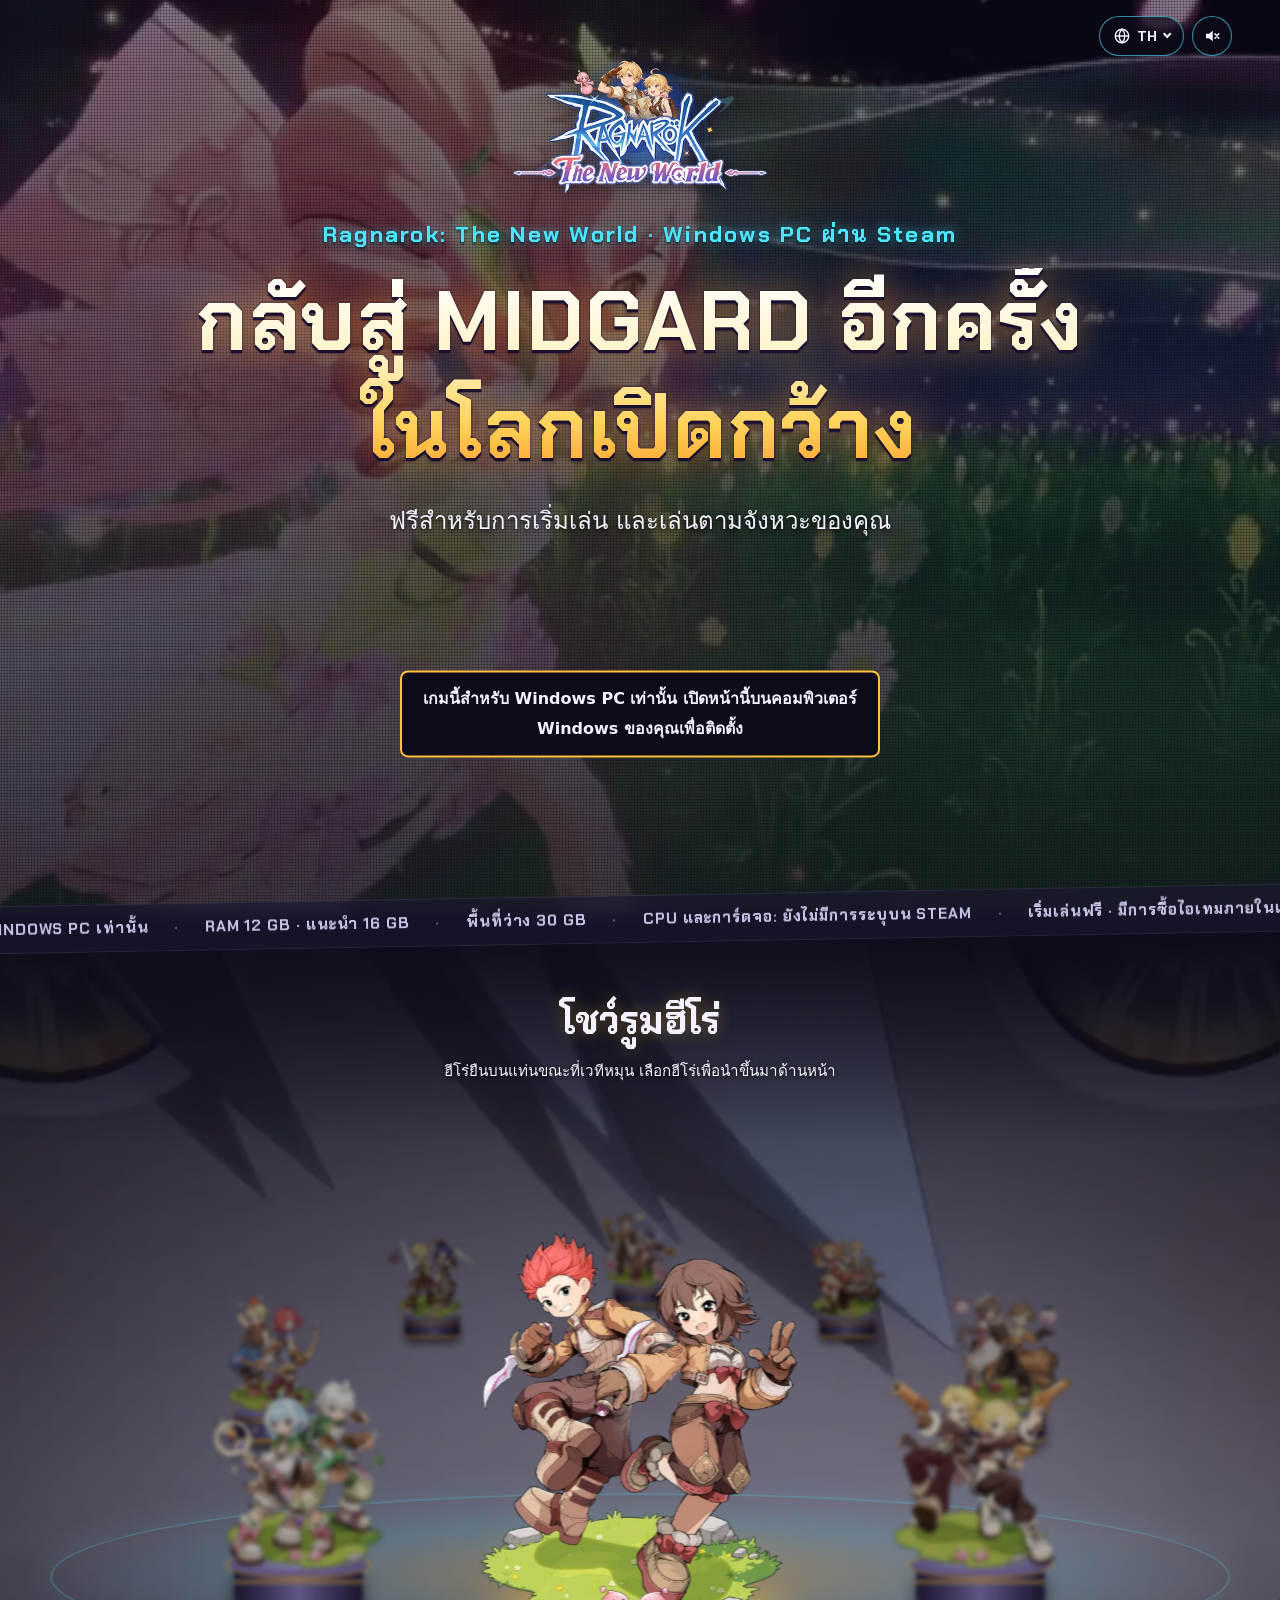
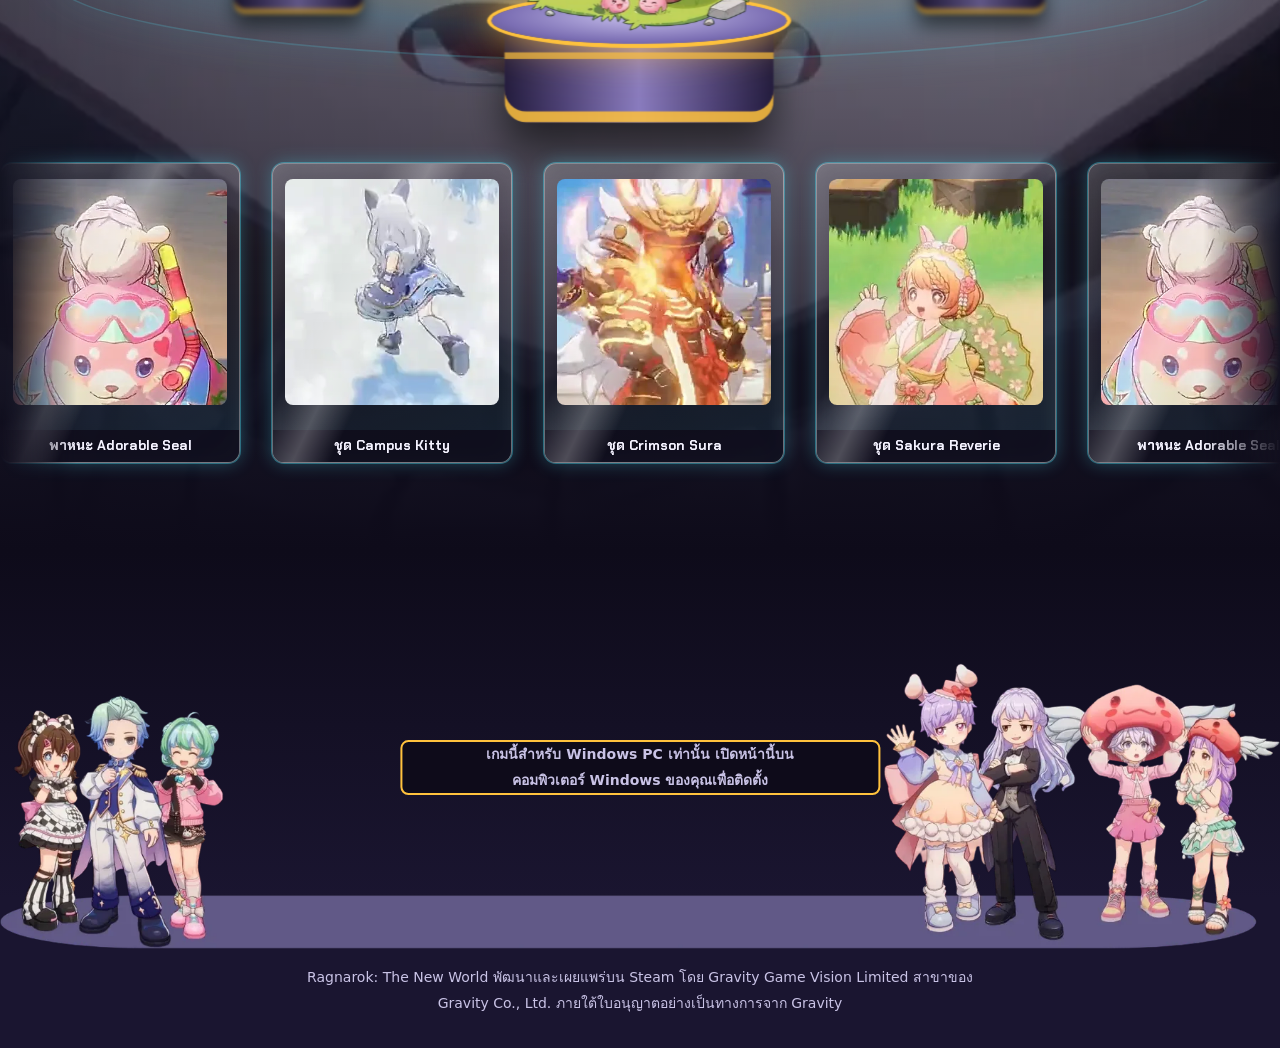
==== index.html @ e63af4e5 "Hero video at full 1920 px with lighter compression - Desktop video: 1920x1072, mild sharpening, lig" ====
<!DOCTYPE html>
<html lang="th">
<head>
  <meta charset="utf-8">
  <meta name="viewport" content="width=device-width, initial-scale=1">
  <title>Ragnarok: The New World — กลับสู่ Midgard ในโลกเปิดกว้าง</title>
  <meta name="description" content="Ragnarok: The New World เป็นเกม MMORPG ฟรีสำหรับการเริ่มเล่น บน Windows PC ผ่าน Steam">
  <link rel="alternate" hreflang="th" href="./index.html">
  <link rel="alternate" hreflang="en" href="./en.html">
  <link rel="alternate" hreflang="fr" href="./fr.html">
  <link rel="alternate" hreflang="id" href="./id.html">
  <link rel="alternate" hreflang="zh-CN" href="./zh.html">
  <link rel="alternate" hreflang="vi" href="./vi.html">
  <link rel="alternate" hreflang="x-default" href="./en.html">
  <link rel="preload" href="./assets/fonts/chakra-petch-700-thai.woff2" as="font" type="font/woff2" crossorigin>
  <link rel="preload" href="./assets/fonts/chakra-petch-700-latin.woff2" as="font" type="font/woff2" crossorigin>
  <link rel="icon" href="./assets/images/favicon-32.png" type="image/png" sizes="32x32">
  <link rel="apple-touch-icon" href="./assets/images/apple-touch-icon.png">
  <link rel="stylesheet" href="./style.min.css">
  <script src="./script.min.js" defer></script>
</head>
<body>
  <a class="skip-link" href="#main">ไปที่เนื้อหา</a>

  <main id="main" tabindex="-1">
    <section class="hero">
      <video class="hero-video" autoplay muted loop playsinline preload="metadata" width="1920" height="1072" poster="./assets/images/hero-poster.webp" aria-hidden="true" tabindex="-1">
        <source src="./assets/videos/hero-trailer-mobile.mp4" type="video/mp4" media="(max-width: 800px)">
        <source src="./assets/videos/hero-trailer.mp4" type="video/mp4">
      </video>
      <div class="hero-overlay"></div>
      <img class="hero-logo" src="./assets/images/logo.webp" width="440" height="253" alt="Ragnarok: The New World">
      <div class="hero-sparks" aria-hidden="true"><span></span><span></span><span></span><span></span><span></span><span></span><span></span><span></span><span></span><span></span></div>
      <div class="top-tools">
        <details class="lang-menu">
          <summary>
            <svg class="ico" viewBox="0 0 24 24" width="18" height="18" aria-hidden="true" focusable="false"><circle cx="12" cy="12" r="9" fill="none" stroke="currentColor" stroke-width="1.8"/><path d="M3 12h18M12 3c2.5 2.6 3.8 5.6 3.8 9s-1.3 6.4-3.8 9c-2.5-2.6-3.8-5.6-3.8-9S9.5 5.6 12 3z" fill="none" stroke="currentColor" stroke-width="1.8"/></svg>
            <span class="sr-only">ภาษา:</span> <span class="lang-code">TH</span>
          </summary>
          <ul class="lang-list">
            <li><a href="./index.html" lang="th" hreflang="th" aria-current="page">ไทย</a></li>
            <li><a href="./en.html" lang="en" hreflang="en">English</a></li>
            <li><a href="./fr.html" lang="fr" hreflang="fr">Français</a></li>
            <li><a href="./id.html" lang="id" hreflang="id">Bahasa Indonesia</a></li>
            <li><a href="./zh.html" lang="zh-CN" hreflang="zh-CN">简体中文</a></li>
            <li><a href="./vi.html" lang="vi" hreflang="vi">Tiếng Việt</a></li>
          </ul>
        </details>
        <button type="button" class="sound-toggle" aria-pressed="false">
          <svg class="ico ico-off" viewBox="0 0 24 24" width="18" height="18" aria-hidden="true" focusable="false"><path d="M4 9v6h4l5 4V5L8 9H4z" fill="currentColor"/><path d="M16 9l5 6M21 9l-5 6" fill="none" stroke="currentColor" stroke-width="2" stroke-linecap="round"/></svg>
          <svg class="ico ico-on" viewBox="0 0 24 24" width="18" height="18" aria-hidden="true" focusable="false"><path d="M4 9v6h4l5 4V5L8 9H4z" fill="currentColor"/><path d="M16 8.5a5 5 0 0 1 0 7M18.5 6a8.5 8.5 0 0 1 0 12" fill="none" stroke="currentColor" stroke-width="2" stroke-linecap="round"/></svg>
          <span class="sr-only">เสียงตัวอย่างเกม</span>
        </button>
      </div>
      <div class="hero-text">
        <p class="eyebrow">Ragnarok: The New World · Windows PC ผ่าน Steam</p>
        <h1>กลับสู่ Midgard อีกครั้ง ในโลกเปิดกว้าง</h1>
        <p class="lead">ฟรีสำหรับการเริ่มเล่น และเล่นตามจังหวะของคุณ</p>
        <div class="cta-wrap">
          <canvas class="orb-fire" aria-hidden="true"></canvas>
          <span class="orb-ring" aria-hidden="true"></span>
          <a class="cta cta-orb" href="#go2offer#"><span class="orb-main">เล่น</span> <span class="orb-now">เลย</span> <span class="orb-sub">ฟรีบน Steam</span></a>
          <p class="os-notice" hidden>เกมนี้สำหรับ Windows PC เท่านั้น เปิดหน้านี้บนคอมพิวเตอร์ Windows ของคุณเพื่อติดตั้ง</p>
        </div>
      </div>
    </section>

    <section class="info-ticker" aria-label="ก่อนติดตั้ง">
      <ul class="ticker-track">
          <li class="ticker-key">Windows PC เท่านั้น</li>
          <li>RAM 12 GB · แนะนำ 16 GB</li>
          <li>พื้นที่ว่าง 30 GB</li>
          <li>CPU และการ์ดจอ: ยังไม่มีการระบุบน Steam</li>
          <li>เริ่มเล่นฟรี · มีการซื้อไอเทมภายในเกม</li>
          <li>ต้องมีบัญชี Gravity</li>
      </ul>
    </section>

    <section class="showroom" aria-labelledby="show-title">
      <h2 id="show-title">โชว์รูมฮีโร่</h2>
      <p class="muted">ฮีโร่ยืนบนแท่นขณะที่เวทีหมุน เลือกฮีโร่เพื่อนำขึ้นมาด้านหน้า</p>
      <div class="statue-stage">
        <div class="show-floor" aria-hidden="true"></div>
        <div class="statue-tilt">
          <ul class="statue-ring">
            <li class="statue">
              <button type="button" class="statue-btn" data-slot="0" aria-pressed="true">
                <span class="statue-face">
                  <span class="statue-body">
                  <img class="statue-img" src="./assets/images/hero-1.webp" srcset="./assets/images/hero-1-sm.webp 300w, ./assets/images/hero-1.webp 473w" sizes="(max-width: 800px) 165px, 440px" width="473" height="600" loading="lazy" decoding="async" alt="นักสู้ผมแดงกับสาวผมน้ำตาลถือมีดสั้น">
                  <span class="plinth" aria-hidden="true"></span>
                  </span>
                </span>
              </button>
            </li>
            <li class="statue">
              <button type="button" class="statue-btn" data-slot="1" aria-pressed="false">
                <span class="statue-face">
                  <span class="statue-body">
                  <img class="statue-img" src="./assets/images/hero-2.webp" srcset="./assets/images/hero-2-sm.webp 355w, ./assets/images/hero-2.webp 561w" sizes="(max-width: 800px) 165px, 440px" width="561" height="600" loading="lazy" decoding="async" alt="นักแม่นปืนผมทองสองคนถือปืนลูกโม่สีทอง">
                  <span class="plinth" aria-hidden="true"></span>
                  </span>
                </span>
              </button>
            </li>
            <li class="statue">
              <button type="button" class="statue-btn" data-slot="2" aria-pressed="false">
                <span class="statue-face">
                  <span class="statue-body">
                  <img class="statue-img" src="./assets/images/hero-3.webp" srcset="./assets/images/hero-3-sm.webp 341w, ./assets/images/hero-3.webp 538w" sizes="(max-width: 800px) 165px, 440px" width="538" height="600" loading="lazy" decoding="async" alt="สาวถือหนังสือกับเด็กชายในชุดคลุมสีส้ม พร้อมสัตว์เลี้ยงขนปุย">
                  <span class="plinth" aria-hidden="true"></span>
                  </span>
                </span>
              </button>
            </li>
            <li class="statue">
              <button type="button" class="statue-btn" data-slot="3" aria-pressed="false">
                <span class="statue-face">
                  <span class="statue-body">
                  <img class="statue-img" src="./assets/images/hero-4.webp" srcset="./assets/images/hero-4-sm.webp 347w, ./assets/images/hero-4.webp 547w" sizes="(max-width: 800px) 165px, 440px" width="547" height="600" loading="lazy" decoding="async" alt="คู่พ่อค้ากับรถเข็น เหรียญ และหุ่นไม้">
                  <span class="plinth" aria-hidden="true"></span>
                  </span>
                </span>
              </button>
            </li>
            <li class="statue">
              <button type="button" class="statue-btn" data-slot="4" aria-pressed="false">
                <span class="statue-face">
                  <span class="statue-body">
                  <img class="statue-img" src="./assets/images/hero-5.webp" srcset="./assets/images/hero-5-sm.webp 365w, ./assets/images/hero-5.webp 576w" sizes="(max-width: 800px) 165px, 440px" width="576" height="600" loading="lazy" decoding="async" alt="คู่ถือไม้เท้ากับแมวน้ำสีชมพู">
                  <span class="plinth" aria-hidden="true"></span>
                  </span>
                </span>
              </button>
            </li>
            <li class="statue">
              <button type="button" class="statue-btn" data-slot="5" aria-pressed="false">
                <span class="statue-face">
                  <span class="statue-body">
                  <img class="statue-img" src="./assets/images/hero-6.webp" srcset="./assets/images/hero-6-sm.webp 407w, ./assets/images/hero-6.webp 643w" sizes="(max-width: 800px) 165px, 440px" width="643" height="600" loading="lazy" decoding="async" alt="นักดาบผมทองกับอัศวินผมสีน้ำเงินถือดาบใหญ่">
                  <span class="plinth" aria-hidden="true"></span>
                  </span>
                </span>
              </button>
            </li>
            <li class="statue">
              <button type="button" class="statue-btn" data-slot="6" aria-pressed="false">
                <span class="statue-face">
                  <span class="statue-body">
                  <img class="statue-img" src="./assets/images/hero-7.webp" srcset="./assets/images/hero-7-sm.webp 295w, ./assets/images/hero-7.webp 466w" sizes="(max-width: 800px) 165px, 440px" width="466" height="600" loading="lazy" decoding="async" alt="คู่นักธนูถือธนูสีทอง และแอปเปิลบนลูกศร">
                  <span class="plinth" aria-hidden="true"></span>
                  </span>
                </span>
              </button>
            </li>
            <li class="statue">
              <button type="button" class="statue-btn" data-slot="7" aria-pressed="false">
                <span class="statue-face">
                  <span class="statue-body">
                  <img class="statue-img" src="./assets/images/hero-8.webp" srcset="./assets/images/hero-8-sm.webp 336w, ./assets/images/hero-8.webp 531w" sizes="(max-width: 800px) 165px, 440px" width="531" height="600" loading="lazy" decoding="async" alt="คู่ในผ้าคลุมสีเขียว ถือไม้เท้าวงแหวนและสนับมือ">
                  <span class="plinth" aria-hidden="true"></span>
                  </span>
                </span>
              </button>
            </li>
          </ul>
        </div>
      </div>
      <div class="vitrine-marquee">
        <ul class="vitrine-track">
          <li class="vit-item">
            <button type="button" class="vitrine" data-card="seal" aria-pressed="false">
              <video class="card-video" muted loop playsinline preload="none" width="360" height="480" poster="./assets/images/card-seal.webp" aria-hidden="true" tabindex="-1">
                <source src="./assets/videos/card-seal.mp4" type="video/mp4">
              </video>
              <span class="card-label">พาหนะ Adorable Seal</span>
            </button>
          </li>
          <li class="vit-item">
            <button type="button" class="vitrine" data-card="kitty" aria-pressed="false">
              <video class="card-video" muted loop playsinline preload="none" width="360" height="480" poster="./assets/images/card-kitty.webp" aria-hidden="true" tabindex="-1">
                <source src="./assets/videos/card-kitty.mp4" type="video/mp4">
              </video>
              <span class="card-label">ชุด Campus Kitty</span>
            </button>
          </li>
          <li class="vit-item">
            <button type="button" class="vitrine" data-card="crimson" aria-pressed="false">
              <video class="card-video" muted loop playsinline preload="none" width="360" height="480" poster="./assets/images/card-crimson.webp" aria-hidden="true" tabindex="-1">
                <source src="./assets/videos/card-crimson.mp4" type="video/mp4">
              </video>
              <span class="card-label">ชุด Crimson Sura</span>
            </button>
          </li>
          <li class="vit-item">
            <button type="button" class="vitrine" data-card="sakura" aria-pressed="false">
              <video class="card-video" muted loop playsinline preload="none" width="360" height="480" poster="./assets/images/card-sakura.webp" aria-hidden="true" tabindex="-1">
                <source src="./assets/videos/card-sakura.mp4" type="video/mp4">
              </video>
              <span class="card-label">ชุด Sakura Reverie</span>
            </button>
          </li>
        </ul>
      </div>
    </section>
  </main>

  <footer class="site-footer">
    <div class="footer-stage">
        <div class="cta-wrap cta-wrap--footer">
          <canvas class="orb-fire" aria-hidden="true"></canvas>
          <span class="orb-ring" aria-hidden="true"></span>
          <a class="cta cta-orb" href="#go2offer#"><span class="orb-main">เล่น</span> <span class="orb-now">เลย</span> <span class="orb-sub">ฟรีบน Steam</span></a>
          <p class="os-notice" hidden>เกมนี้สำหรับ Windows PC เท่านั้น เปิดหน้านี้บนคอมพิวเตอร์ Windows ของคุณเพื่อติดตั้ง</p>
        </div>
      <img class="footer-crew" src="./assets/images/footer-crew.webp" srcset="./assets/images/footer-crew-sm.webp 900w, ./assets/images/footer-crew.webp 1800w" sizes="100vw" width="1800" height="402" loading="lazy" decoding="async" alt="">
    </div>
    <p>Ragnarok: The New World พัฒนาและเผยแพร่บน Steam โดย Gravity Game Vision Limited สาขาของ Gravity Co., Ltd. ภายใต้ใบอนุญาตอย่างเป็นทางการจาก Gravity</p>
  </footer>
</body>
</html>
---- style.min.css ----
@font-face{font-family:Chakra Petch;font-style:normal;font-weight:700;font-display:swap;src:url(./assets/fonts/chakra-petch-700-thai.woff2) format("woff2");unicode-range:U+02D7,U+0303,U+0331,U+0E01-0E5B,U+200C-200D,U+25CC}@font-face{font-family:Chakra Petch;font-style:normal;font-weight:700;font-display:swap;src:url(./assets/fonts/chakra-petch-700-latin.woff2) format("woff2");unicode-range:U+0000-00FF,U+0131,U+0152-0153,U+02BB-02BC,U+02C6,U+02DA,U+02DC,U+0304,U+0308,U+0329,U+2000-206F,U+20AC,U+2122,U+2191,U+2193,U+2212,U+2215,U+FEFF,U+FFFD}@font-face{font-family:Chakra Petch;font-style:normal;font-weight:700;font-display:swap;src:url(./assets/fonts/chakra-petch-700-vietnamese.woff2) format("woff2");unicode-range:U+0102-0103,U+0110-0111,U+0128-0129,U+0168-0169,U+01A0-01A1,U+01AF-01B0,U+0300-0301,U+0303-0304,U+0308-0309,U+0323,U+0329,U+1EA0-1EF9,U+20AB}*,*:before,*:after{box-sizing:border-box}:root{--bg: #0e0b1a;--surface: #1a1530;--text: #f4f2ff;--muted: #c9c3e6;--focus: #ffd27a;--neon-a: #4de8ff;--gold: #ffc23d;--gold-deep: #ff8a1f;--gold-light: #ffe08a;--gold-text: #2a1500;--indigo: #2a1766;--cjk: "Microsoft YaHei", "PingFang SC", "Noto Sans SC";--game-font: "Chakra Petch", system-ui, "Segoe UI", var(--cjk), sans-serif}html{font-size:100%;scroll-behavior:smooth}body{margin:0;font-family:system-ui,-apple-system,"Segoe UI","Noto Sans Thai","Sarabun",Roboto,Arial,var(--cjk),sans-serif;line-height:1.7;color:var(--text);background:var(--bg)}html[lang=th] body{line-height:1.85}[hidden]{display:none!important}.skip-link{position:absolute;inset-inline-start:1rem;top:-100px}.skip-link:focus{top:1rem;z-index:10;padding:.5rem 1rem;background:var(--text);color:var(--bg)}main:focus{outline:none}main{overflow-x:clip}:focus-visible{outline:3px solid var(--focus);outline-offset:3px}h1,h2,.eyebrow,.card-label{font-family:var(--game-font)}.hero{position:relative;display:grid;place-items:center;min-height:100vh;min-height:100svh;padding:4rem clamp(1rem,4vw,3rem) 3rem;overflow:hidden;text-align:center}.hero-video{position:absolute;inset:0;width:100%;height:100%;object-fit:cover}.hero-overlay{position:absolute;inset:0;background:radial-gradient(rgba(8,6,18,.5) .8px,transparent 1.1px) 0 0 / 3px 3px,linear-gradient(to bottom,#0e0b1a80,#0e0b1acc)}.hero-text{position:relative;max-width:60rem}.eyebrow{margin:0 0 .75rem;color:var(--neon-a);font-size:clamp(1.05rem,2.4vw,1.4rem);letter-spacing:.1em;text-shadow:0 0 12px rgba(77,232,255,.55),0 2px 3px rgba(0,0,0,.8)}h1{font-size:clamp(2.3rem,7.2vw,5.2rem);line-height:1.12;margin:0 0 .9rem;text-transform:uppercase;letter-spacing:.02em}.hero h1{color:#fff3c9;background:linear-gradient(180deg,#fff,#fff3c9 40%,#ffd35a 72%,#ff9a2a);-webkit-background-clip:text;background-clip:text;-webkit-text-fill-color:transparent;filter:drop-shadow(0 3px 0 #1a0f2e) drop-shadow(0 0 1px #1a0f2e) drop-shadow(0 0 18px rgba(255,170,60,.45))}html[lang=th] .hero h1{line-height:1.3}h2{font-size:clamp(1.6rem,3.8vw,2.4rem);line-height:1.4;margin:0 0 .5rem;text-shadow:0 0 16px rgba(255,194,61,.35)}.lead{font-size:clamp(1.15rem,2.2vw,1.5rem);margin:0 0 1.75rem;text-shadow:0 2px 4px rgba(0,0,0,.8)}.muted{color:var(--muted);font-size:.95rem;margin:0}.os-notice{position:absolute;z-index:2;top:50%;left:50%;width:min(30rem,calc(100vw - 2rem));margin:0;transform:translate(-50%,-50%);padding:.75rem 1rem;border:2px solid var(--gold);border-radius:8px;background:var(--bg);font-weight:700}.hero-sparks span{position:absolute;bottom:-12px;width:6px;height:6px;border-radius:50%;background:var(--gold);box-shadow:0 0 8px var(--gold),0 0 16px var(--gold);opacity:0;animation:spark-rise 7s linear infinite}.hero-sparks span:nth-child(1){left:6%;animation-delay:0s}.hero-sparks span:nth-child(2){left:16%;animation-delay:-2.5s;animation-duration:9s;background:var(--neon-a);box-shadow:0 0 10px var(--neon-a)}.hero-sparks span:nth-child(3){left:27%;animation-delay:-5s}.hero-sparks span:nth-child(4){left:38%;animation-delay:-1.2s;animation-duration:8s;background:var(--gold);box-shadow:0 0 10px var(--gold)}.hero-sparks span:nth-child(5){left:49%;animation-delay:-3.8s;animation-duration:10s}.hero-sparks span:nth-child(6){left:58%;animation-delay:-6.1s;background:var(--neon-a);box-shadow:0 0 10px var(--neon-a)}.hero-sparks span:nth-child(7){left:68%;animation-delay:-.7s;animation-duration:8.5s}.hero-sparks span:nth-child(8){left:78%;animation-delay:-4.4s;background:var(--gold);box-shadow:0 0 10px var(--gold)}.hero-sparks span:nth-child(9){left:87%;animation-delay:-2s;animation-duration:9.5s}.hero-sparks span:nth-child(10){left:95%;animation-delay:-5.6s;background:var(--neon-a);box-shadow:0 0 10px var(--neon-a)}@keyframes spark-rise{0%{transform:translate(0) scale(.6);opacity:0}10%{opacity:1}50%{transform:translate(18px,-50vh) scale(1)}90%{opacity:.8}to{transform:translate(-10px,-100vh) scale(.4);opacity:0}}.cta-wrap.is-blocked:before,.cta-wrap.is-blocked .orb-ring,.cta-wrap.is-blocked .orb-fire{display:none}.cta-wrap{--orb: clamp(150px, 42vw, 190px);position:relative;display:grid;place-items:center;width:var(--orb);height:var(--orb);margin:calc(var(--orb) * .4) auto calc(var(--orb) * .3)}.orb-fire{position:absolute;z-index:2;left:50%;top:50%;width:calc(var(--orb) * 2.3);height:calc(var(--orb) * 2.6);transform:translate(-50%,-56%);pointer-events:none;-webkit-mask-image:radial-gradient(circle closest-side at 50% 56%,transparent 0 33%,rgba(0,0,0,.55) 39%,#000 45%);mask-image:radial-gradient(circle closest-side at 50% 56%,transparent 0 33%,rgba(0,0,0,.55) 39%,#000 45%)}.cta-wrap:before{content:"";position:absolute;inset:0;border-radius:50%;border:3px solid #ff8a1f;animation:orb-ripple 2.2s ease-out infinite}.orb-ring{position:absolute;inset:-6px;border-radius:50%;background:conic-gradient(#ff3d00,#ffb300,#ff6a00,#ffe066,#ff2a00,#ff9100,#ff3d00);filter:blur(2px);animation:orb-spin 1.6s linear infinite,ring-flicker .9s steps(3) infinite}.cta-orb{position:relative;z-index:1;display:flex;flex-direction:column;align-items:center;justify-content:center;width:100%;height:100%;border-radius:50%;background:radial-gradient(circle at 50% 38%,#fff7d1,#ffd23f 32%,#ff9a1f,#e8541a);color:var(--gold-text);font-family:var(--game-font);font-weight:700;line-height:1.1;text-align:center;text-decoration:none;box-shadow:0 0 0 4px #3c0a008c,0 0 30px #ff9a1f,0 0 80px #ff500099,inset 0 -14px 26px #aa1e0073;animation:orb-flicker 1.4s ease-in-out infinite;transition:transform .2s ease}.orb-main{font-size:clamp(2rem,7vw,2.6rem);line-height:1;text-transform:uppercase;letter-spacing:.04em;text-shadow:0 2px 0 rgba(255,255,255,.6),0 4px 0 rgba(90,40,0,.3)}.orb-now{display:inline-block;margin-top:.2rem;padding:.05rem .7rem .15rem;border-radius:10px;background:var(--indigo);color:var(--gold-light);font-size:clamp(1.35rem,4.6vw,1.7rem);line-height:1.2;text-transform:uppercase;letter-spacing:.08em;box-shadow:0 3px #120a33,0 0 12px #ff781e99;transform:rotate(-7deg);animation:now-wiggle 1.8s ease-in-out infinite}.orb-sub{margin-top:.75rem;font-size:clamp(.9rem,3vw,1.02rem);letter-spacing:.02em}@keyframes now-wiggle{0%,70%,to{transform:rotate(-7deg) scale(1)}78%{transform:rotate(5deg) scale(1.12)}86%{transform:rotate(-10deg) scale(1.06)}94%{transform:rotate(-5deg) scale(1.1)}}.cta-orb:hover{transform:scale(1.08)}.cta-orb:active{transform:scale(.96)}.cta-wrap:hover .orb-ring{animation-duration:.8s,.5s}.cta-orb:focus-visible{outline-color:var(--neon-a);outline-offset:10px}@keyframes orb-spin{to{transform:rotate(360deg)}}@keyframes orb-ripple{0%{transform:scale(1);opacity:.9}to{transform:scale(1.6);opacity:0}}@keyframes ring-flicker{0%{opacity:1}33%{opacity:.75}66%{opacity:.95}}@keyframes orb-flicker{0%,to{box-shadow:0 0 0 4px #3c0a008c,0 0 30px #ff9a1f,0 0 80px #ff500099,inset 0 -14px 26px #aa1e0073}25%{box-shadow:0 0 0 4px #3c0a008c,0 0 42px #ffb03a,0 0 110px #ff5a00bf,inset 0 -10px 22px #aa1e0066}55%{box-shadow:0 0 0 4px #3c0a008c,0 0 26px #ff8a1f,0 0 70px #ff3c008c,inset 0 -16px 28px #aa1e0080}80%{box-shadow:0 0 0 4px #3c0a008c,0 0 48px #ffc04d,0 0 120px #ff6400cc,inset 0 -12px 24px #aa1e006b}}.hero{--flow-logo-w: clamp(160px, 20vw, 260px);padding-top:calc(3.2rem + var(--flow-logo-w) * .575 + 1rem)}.hero-logo{position:absolute;z-index:1;top:3.2rem;left:50%;width:var(--flow-logo-w);height:auto;transform:translate(-50%);filter:drop-shadow(0 2px 8px rgba(14,11,26,.6))}@media (min-width: 1000px) and (min-aspect-ratio: 3/2){.hero{padding-top:4rem}.hero-logo{top:0;left:1.25vw;width:16vw;transform:none}}.top-tools{position:absolute;top:1rem;right:clamp(.75rem,4vw,3rem);z-index:3;display:flex;align-items:flex-start;gap:.5rem}.lang-menu{position:relative}.lang-menu summary,.sound-toggle{display:inline-flex;align-items:center;gap:.35rem;min-height:2.5rem;padding:.35rem .8rem;border:1px solid rgba(77,232,255,.6);border-radius:999px;background:#0e0b1ab3;color:var(--text);font-family:var(--game-font);font-size:.9rem;line-height:1;cursor:pointer;transition:box-shadow .2s ease,border-color .2s ease}.lang-menu summary{list-style:none}.lang-menu summary::-webkit-details-marker{display:none}.lang-menu summary:after{content:"";width:.4rem;height:.4rem;margin-left:.1rem;border-right:2px solid currentColor;border-bottom:2px solid currentColor;transform:translateY(-2px) rotate(45deg)}.lang-menu[open] summary:after{transform:translateY(1px) rotate(-135deg)}.sound-toggle{justify-content:center;min-width:2.5rem;padding:.35rem}.lang-menu summary:hover,.sound-toggle:hover{border-color:var(--neon-a);box-shadow:0 0 10px #4de8ff99}.sound-toggle[aria-pressed=true]{border-color:var(--gold);color:var(--gold);box-shadow:0 0 12px #ffc23d8c}.sound-toggle .ico-on,.sound-toggle[aria-pressed=true] .ico-off{display:none}.sound-toggle[aria-pressed=true] .ico-on{display:block}.ico{display:block;flex:none}.lang-list{position:absolute;top:calc(100% + .4rem);right:0;min-width:11rem;margin:0;padding:.35rem;list-style:none;border:1px solid rgba(77,232,255,.5);border-radius:12px;background:#0e0b1af2;box-shadow:0 10px 30px #00000080,0 0 18px #4de8ff33;text-align:start}.lang-list a{display:block;padding:.5rem .75rem;border-radius:8px;color:var(--text);text-decoration:none;line-height:1.4}.lang-list a:hover{background:#4de8ff1f}.lang-list a[aria-current=page]{background:var(--gold);color:var(--gold-text);font-weight:700}.sr-only{position:absolute;width:1px;height:1px;margin:-1px;padding:0;overflow:hidden;clip:rect(0 0 0 0);white-space:nowrap;border:0}.orb-now.orb-now--long{padding-inline:.5rem;font-size:clamp(.85rem,3vw,1.05rem);letter-spacing:.03em}.info-ticker{position:relative;z-index:4;margin:-1.2rem -1rem;overflow:hidden;border-top:1px solid rgba(255,255,255,.08);border-bottom:1px solid rgba(255,255,255,.08);background:#1a15309e;-webkit-backdrop-filter:blur(8px);backdrop-filter:blur(8px);transform:rotate(-1deg)}.ticker-track{display:flex;width:max-content;margin:0;padding:0;list-style:none;animation:ticker-run 60s linear infinite}.info-ticker:hover .ticker-track{animation-play-state:paused}@keyframes ticker-run{to{transform:translate(-50%)}}.ticker-track li{display:flex;align-items:center;padding:.55rem 0;color:var(--muted);font-family:var(--game-font);font-size:clamp(.82rem,1.4vw,.95rem);font-weight:700;letter-spacing:.06em;text-transform:uppercase;white-space:nowrap}.ticker-track li:after{content:"\b7";margin:0 1.6rem;color:#c9c3e673}.showroom{--sw: clamp(100px, 12vw, 160px);--sr: calc(var(--sw) * 2.4);--vw: clamp(150px, 19vw, 240px);--vr: calc(var(--vw) * 2.05);padding:clamp(2.5rem,6vw,4.5rem) 0 clamp(1.5rem,4vw,3rem);overflow:hidden;text-align:center;background:linear-gradient(to bottom,var(--bg) 0%,rgba(14,11,26,.55) 18%,rgba(14,11,26,.45) 50%,rgba(14,11,26,.7) 78%,var(--bg) 100%),url(./assets/images/showroom-bg.webp) center 30% / cover no-repeat,var(--bg)}.showroom h2,.showroom>.muted{padding:0 1rem}.showroom>.muted{color:var(--text);text-shadow:0 1px 4px rgba(0,0,0,.8)}.statue-stage{position:relative;height:calc(var(--sw) * 3.8);margin-top:.5rem;perspective:calc(var(--sw) * 6.8);perspective-origin:50% 0%}.show-floor{position:absolute;left:50%;bottom:calc(var(--sw) * .1);width:calc(var(--sr) * 3.2);height:calc(var(--sw) * 1.1);transform:translate(-50%);border-radius:50%;background:radial-gradient(ellipse at center,#ffc23d47,#4de8ff24 45%,#0e0b1a00 72%);box-shadow:inset 0 0 0 2px #4de8ff33,0 0 40px #4de8ff1a}.statue-tilt{position:absolute;inset:0;transform-style:preserve-3d;transform:rotateX(-10deg)}.statue-ring{position:absolute;left:50%;bottom:calc(var(--sw) * 1.5);width:var(--sw);height:calc(var(--sw) * 1.6);margin:0 0 0 calc(var(--sw) / -2);padding:0;list-style:none;transform-style:preserve-3d;will-change:transform;transition:transform 2.2s cubic-bezier(.45,.05,.25,1)}.statue{position:absolute;inset:0;transform-style:preserve-3d;transform:rotateY(var(--a)) translateZ(var(--sr))}.statue:nth-child(1){--a: 0deg}.statue:nth-child(2){--a: 45deg}.statue:nth-child(3){--a: 90deg}.statue:nth-child(4){--a: 135deg}.statue:nth-child(5){--a: 180deg}.statue:nth-child(6){--a: 225deg}.statue:nth-child(7){--a: 270deg}.statue:nth-child(8){--a: 315deg}.statue-btn{display:block;width:100%;height:100%;transform-style:preserve-3d;padding:0;border:0;background:none;color:inherit;font:inherit;cursor:pointer}.statue-btn:focus-visible{outline-offset:4px}.statue-face{display:flex;flex-direction:column;align-items:center;justify-content:flex-end;width:100%;height:100%;transform:rotateY(calc(-1 * var(--a))) rotateX(10deg);transform-origin:50% 100%;will-change:transform;transition:transform 2.2s cubic-bezier(.45,.05,.25,1)}.statue-body{--s: .5;display:flex;flex-direction:column;align-items:center;width:100%;transform:scale(var(--s));transform-origin:50% 100%;will-change:transform,filter;transition:transform 2.2s cubic-bezier(.45,.05,.25,1),filter 1.2s ease}.showroom:not(.is-ready) .statue-body,.showroom:not(.is-ready) .statue-face,.showroom:not(.is-ready) .statue-ring{transition:none}.statue[data-dist="0"] .statue-body{--s: 1.45}.statue[data-dist="1"] .statue-body{--s: .8;filter:blur(2px) brightness(.7)}.statue[data-dist="2"] .statue-body{--s: .66;filter:blur(3.5px) brightness(.55)}.statue[data-dist="3"] .statue-body,.statue[data-dist="4"] .statue-body{--s: .56;filter:blur(5px) brightness(.45)}.statue-img{position:relative;z-index:1;display:block;width:auto;max-width:140%;height:calc(var(--sw) * 1.2);margin-bottom:calc(var(--sw) * -.1);object-fit:contain}.plinth{position:relative;display:block;width:80%;height:calc(var(--sw) * .3);margin-top:calc(var(--sw) * .07);border-radius:0 0 10px 10px;background:linear-gradient(90deg,#241d3f,#4f4378 22%,#8a7cc0,#4f4378 78%,#241d3f);box-shadow:inset 0 -5px #ffc23dd9,0 12px 18px #0000008c}.plinth:before{content:"";position:absolute;top:calc(var(--sw) * -.07);right:-5%;left:-5%;height:calc(var(--sw) * .14);border-radius:50%;background:radial-gradient(ellipse at 50% 40%,#c9c1ee,#7c6fb4 65%,#4f4378);box-shadow:0 0 0 2px var(--gold)}.plinth:after{content:"";position:absolute;top:30%;right:0;left:0;height:3px;background:#ffc23db3}.statue[data-dist="0"] .plinth:before{box-shadow:0 0 0 2px var(--gold),0 0 18px #ffc23de6,0 -10px 40px #ffc23d59}.vitrine-marquee{margin-top:3.5rem;padding:30px 0 40px;overflow:hidden;-webkit-mask-image:linear-gradient(90deg,transparent,#000 6%,#000 94%,transparent);mask-image:linear-gradient(90deg,transparent,#000 6%,#000 94%,transparent)}.vitrine-track{display:flex;width:max-content;margin:0;padding:0;list-style:none;animation:vitrine-run 34s linear infinite}.vitrine-marquee:hover .vitrine-track,.vitrine-marquee:focus-within .vitrine-track{animation-play-state:paused}@keyframes vitrine-run{to{transform:translate(-50%)}}.vit-item{flex:0 0 auto;width:var(--vw);height:calc(var(--vw) * 1.25);margin-right:clamp(1rem,3vw,2rem);animation:vitrine-float 3.4s ease-in-out infinite}.vit-item:nth-child(2n){animation-delay:-1.7s}.vit-item:nth-child(3n){animation-duration:2.9s}@keyframes vitrine-float{0%,to{transform:translateY(0) rotate(-2.5deg)}42%{transform:translateY(-20px) rotate(2.5deg)}46%{transform:translateY(-20px) rotate(4deg)}50%{transform:translateY(-20px) rotate(1deg)}54%{transform:translateY(-20px) rotate(3.5deg)}58%{transform:translateY(-19px) rotate(2deg)}}.vitrine{position:relative;display:block;width:100%;height:100%;padding:0;overflow:hidden;border:1px solid rgba(255,255,255,.35);border-radius:12px;background:linear-gradient(160deg,#ffffff2e,#ffffff0a 45%,#4de8ff1a);box-shadow:0 0 0 1px #4de8ff59,0 0 18px #4de8ff4d,inset 0 0 22px #ffffff14;color:var(--text);font:inherit;cursor:pointer;transition:box-shadow .4s ease,border-color .4s ease}.vitrine .card-video{position:absolute;top:5%;left:5%;width:90%;height:76%;object-fit:cover;border-radius:8px}.vitrine:after{content:"";position:absolute;inset:0;background:linear-gradient(115deg,transparent 30%,rgba(255,255,255,.26) 42%,transparent 52%);pointer-events:none}.vitrine .card-label{position:absolute;right:0;bottom:0;left:0;padding:.45rem .4rem;background:#0e0b1acc;font-family:var(--game-font);font-size:.85rem;line-height:1.3}.vitrine:hover{border-color:var(--neon-a);box-shadow:0 0 0 1px var(--neon-a),0 0 26px #4de8ff99}.vitrine[aria-pressed=true]{border-color:var(--gold);box-shadow:0 0 0 1px var(--gold),0 0 24px #ffc23db3,0 0 60px #ff8a1f59}.vitrine[aria-pressed=true] .card-label{color:var(--gold)}.site-footer{padding:0 0 1.75rem;font-size:.875rem;color:var(--muted);background:linear-gradient(to bottom,var(--bg) 0%,var(--surface) 70%);text-align:center}.site-footer p{margin:.25rem auto;max-width:48rem;padding:0 clamp(1rem,4vw,3rem)}.footer-stage{position:relative;display:flex;flex-direction:column;align-items:center;max-width:1800px;margin:0 auto 1rem;padding-top:1rem}.footer-crew{display:block;width:100%;height:auto}.cta-wrap--footer{margin:calc(var(--orb) * .5) auto .5rem}@media (min-width: 800px){.footer-stage{padding-top:7rem}.cta-wrap--footer{--orb: clamp(150px, 14vw, 200px);position:absolute;bottom:24%;left:50%;margin:0;transform:translate(-50%)}}@media (max-width: 800px){.hero-sparks{display:none}.statue[data-dist="1"] .statue-body{filter:brightness(.7)}.statue[data-dist="2"] .statue-body{filter:brightness(.55)}.statue[data-dist="3"] .statue-body,.statue[data-dist="4"] .statue-body{filter:brightness(.45)}.statue-body{will-change:transform}.vit-item{animation-name:vitrine-bob}.info-ticker{-webkit-backdrop-filter:none;backdrop-filter:none;background:#1a1530d9}}@keyframes vitrine-bob{0%,to{transform:translateY(0)}50%{transform:translateY(-14px)}}@media (prefers-reduced-motion: reduce){html{scroll-behavior:auto}.hero-sparks{display:none}.cta-wrap:before,.orb-ring,.cta-orb,.orb-now{animation:none}.orb-fire{display:none}.statue-ring,.statue-face,.statue-body,.vitrine,.cta-orb{transition:none}.ticker-track{animation:none;flex-wrap:wrap;width:auto;justify-content:center}.ticker-track .ticker-clone{display:none}.vitrine-marquee{-webkit-mask-image:none;mask-image:none}.vitrine-track{animation:none;width:auto;flex-wrap:wrap;justify-content:center;gap:1rem;padding:0 1rem}.vit-item{animation:none;margin-right:0}.vitrine-track .vit-clone{display:none}}@media (pointer: fine){html{cursor:url(./assets/images/cursor.png) 7 34,auto}a,button,summary,.statue-btn,.vitrine{cursor:url(./assets/images/cursor-hover.png) 7 34,pointer}}
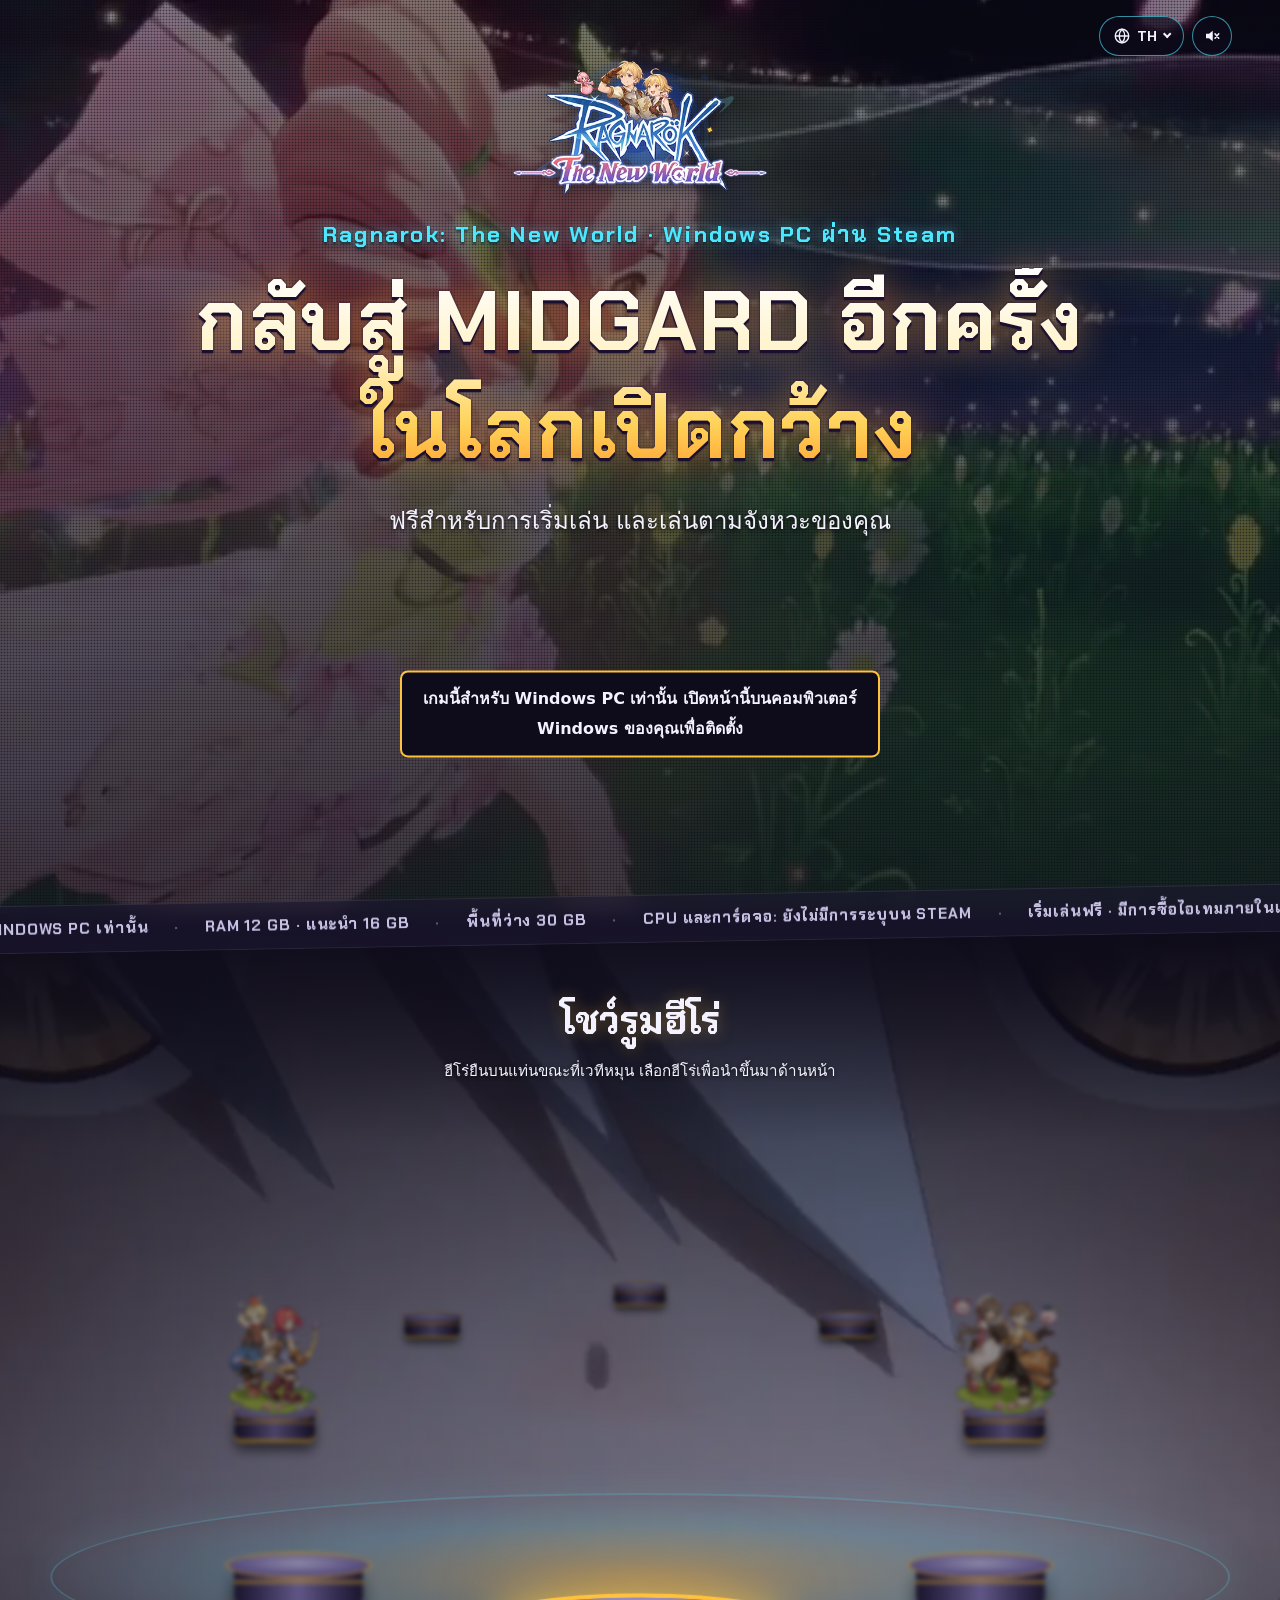
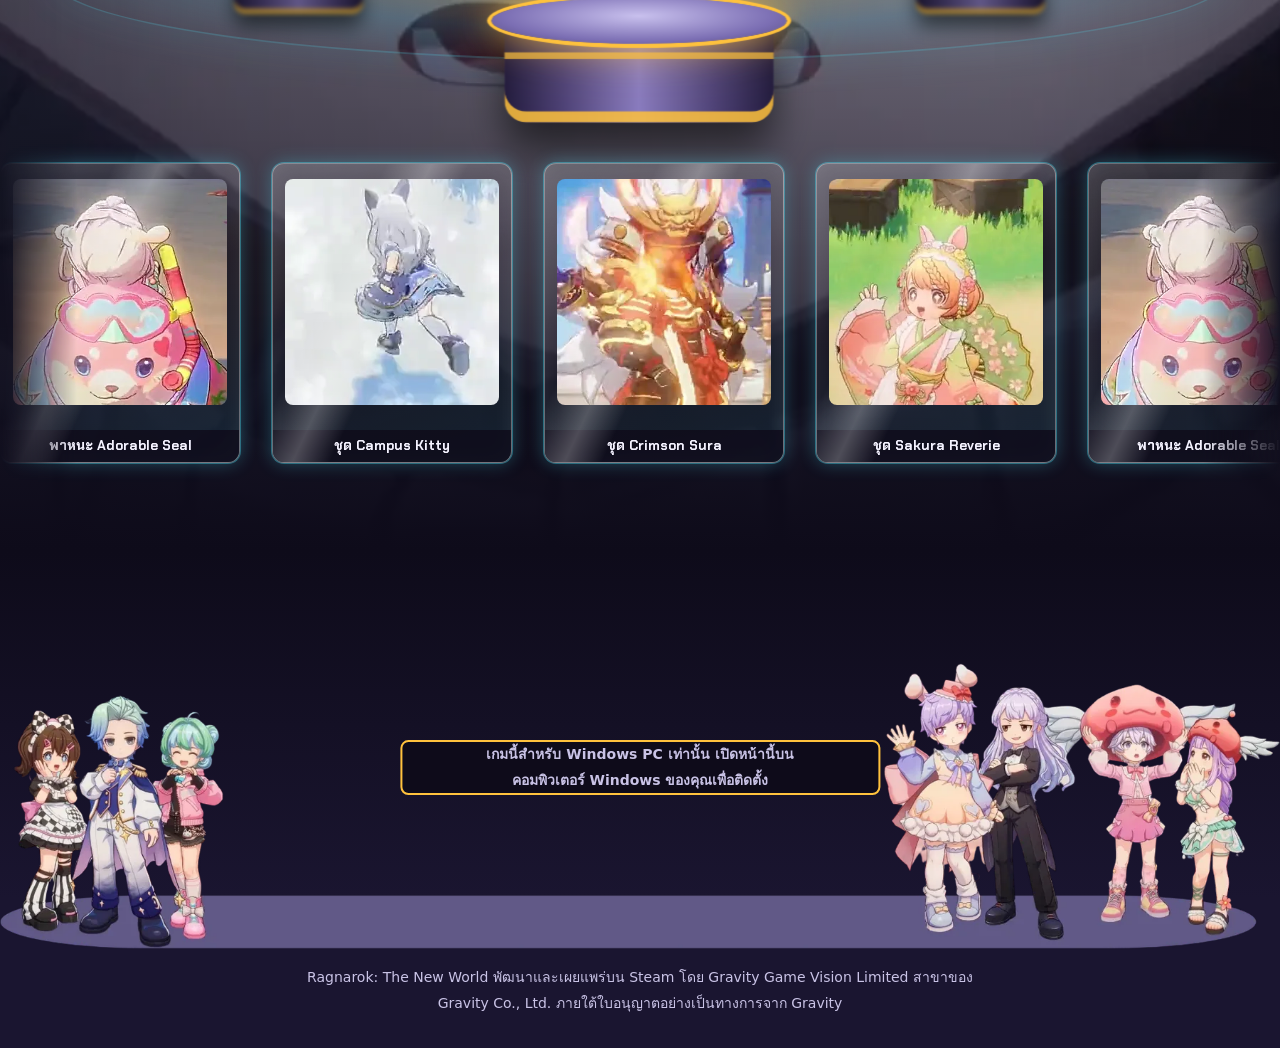
==== commit 8eb8f318: "Larger, sharper showroom statues (960px tall) for the featured front slot Co-Authored-By: Claude Opu" ====
--- a/index.html
+++ b/index.html
@@ -87,7 +87,7 @@
               <button type="button" class="statue-btn" data-slot="0" aria-pressed="true">
                 <span class="statue-face">
                   <span class="statue-body">
-                  <img class="statue-img" src="./assets/images/hero-1.webp" srcset="./assets/images/hero-1-sm.webp 300w, ./assets/images/hero-1.webp 473w" sizes="(max-width: 800px) 165px, 440px" width="473" height="600" loading="lazy" decoding="async" alt="นักสู้ผมแดงกับสาวผมน้ำตาลถือมีดสั้น">
+                  <img class="statue-img" src="./assets/images/hero-1.webp" srcset="./assets/images/hero-1-sm.webp 379w, ./assets/images/hero-1.webp 757w" sizes="(max-width: 800px) 180px, 520px" width="757" height="960" loading="lazy" decoding="async" alt="นักสู้ผมแดงกับสาวผมน้ำตาลถือมีดสั้น">
                   <span class="plinth" aria-hidden="true"></span>
                   </span>
                 </span>
@@ -97,7 +97,7 @@
               <button type="button" class="statue-btn" data-slot="1" aria-pressed="false">
                 <span class="statue-face">
                   <span class="statue-body">
-                  <img class="statue-img" src="./assets/images/hero-2.webp" srcset="./assets/images/hero-2-sm.webp 355w, ./assets/images/hero-2.webp 561w" sizes="(max-width: 800px) 165px, 440px" width="561" height="600" loading="lazy" decoding="async" alt="นักแม่นปืนผมทองสองคนถือปืนลูกโม่สีทอง">
+                  <img class="statue-img" src="./assets/images/hero-2.webp" srcset="./assets/images/hero-2-sm.webp 449w, ./assets/images/hero-2.webp 898w" sizes="(max-width: 800px) 180px, 520px" width="898" height="960" loading="lazy" decoding="async" alt="นักแม่นปืนผมทองสองคนถือปืนลูกโม่สีทอง">
                   <span class="plinth" aria-hidden="true"></span>
                   </span>
                 </span>
@@ -107,7 +107,7 @@
               <button type="button" class="statue-btn" data-slot="2" aria-pressed="false">
                 <span class="statue-face">
                   <span class="statue-body">
-                  <img class="statue-img" src="./assets/images/hero-3.webp" srcset="./assets/images/hero-3-sm.webp 341w, ./assets/images/hero-3.webp 538w" sizes="(max-width: 800px) 165px, 440px" width="538" height="600" loading="lazy" decoding="async" alt="สาวถือหนังสือกับเด็กชายในชุดคลุมสีส้ม พร้อมสัตว์เลี้ยงขนปุย">
+                  <img class="statue-img" src="./assets/images/hero-3.webp" srcset="./assets/images/hero-3-sm.webp 430w, ./assets/images/hero-3.webp 861w" sizes="(max-width: 800px) 180px, 520px" width="861" height="960" loading="lazy" decoding="async" alt="สาวถือหนังสือกับเด็กชายในชุดคลุมสีส้ม พร้อมสัตว์เลี้ยงขนปุย">
                   <span class="plinth" aria-hidden="true"></span>
                   </span>
                 </span>
@@ -117,7 +117,7 @@
               <button type="button" class="statue-btn" data-slot="3" aria-pressed="false">
                 <span class="statue-face">
                   <span class="statue-body">
-                  <img class="statue-img" src="./assets/images/hero-4.webp" srcset="./assets/images/hero-4-sm.webp 347w, ./assets/images/hero-4.webp 547w" sizes="(max-width: 800px) 165px, 440px" width="547" height="600" loading="lazy" decoding="async" alt="คู่พ่อค้ากับรถเข็น เหรียญ และหุ่นไม้">
+                  <img class="statue-img" src="./assets/images/hero-4.webp" srcset="./assets/images/hero-4-sm.webp 438w, ./assets/images/hero-4.webp 876w" sizes="(max-width: 800px) 180px, 520px" width="876" height="960" loading="lazy" decoding="async" alt="คู่พ่อค้ากับรถเข็น เหรียญ และหุ่นไม้">
                   <span class="plinth" aria-hidden="true"></span>
                   </span>
                 </span>
@@ -127,7 +127,7 @@
               <button type="button" class="statue-btn" data-slot="4" aria-pressed="false">
                 <span class="statue-face">
                   <span class="statue-body">
-                  <img class="statue-img" src="./assets/images/hero-5.webp" srcset="./assets/images/hero-5-sm.webp 365w, ./assets/images/hero-5.webp 576w" sizes="(max-width: 800px) 165px, 440px" width="576" height="600" loading="lazy" decoding="async" alt="คู่ถือไม้เท้ากับแมวน้ำสีชมพู">
+                  <img class="statue-img" src="./assets/images/hero-5.webp" srcset="./assets/images/hero-5-sm.webp 461w, ./assets/images/hero-5.webp 922w" sizes="(max-width: 800px) 180px, 520px" width="922" height="960" loading="lazy" decoding="async" alt="คู่ถือไม้เท้ากับแมวน้ำสีชมพู">
                   <span class="plinth" aria-hidden="true"></span>
                   </span>
                 </span>
@@ -137,7 +137,7 @@
               <button type="button" class="statue-btn" data-slot="5" aria-pressed="false">
                 <span class="statue-face">
                   <span class="statue-body">
-                  <img class="statue-img" src="./assets/images/hero-6.webp" srcset="./assets/images/hero-6-sm.webp 407w, ./assets/images/hero-6.webp 643w" sizes="(max-width: 800px) 165px, 440px" width="643" height="600" loading="lazy" decoding="async" alt="นักดาบผมทองกับอัศวินผมสีน้ำเงินถือดาบใหญ่">
+                  <img class="statue-img" src="./assets/images/hero-6.webp" srcset="./assets/images/hero-6-sm.webp 514w, ./assets/images/hero-6.webp 1029w" sizes="(max-width: 800px) 180px, 520px" width="1029" height="960" loading="lazy" decoding="async" alt="นักดาบผมทองกับอัศวินผมสีน้ำเงินถือดาบใหญ่">
                   <span class="plinth" aria-hidden="true"></span>
                   </span>
                 </span>
@@ -147,7 +147,7 @@
               <button type="button" class="statue-btn" data-slot="6" aria-pressed="false">
                 <span class="statue-face">
                   <span class="statue-body">
-                  <img class="statue-img" src="./assets/images/hero-7.webp" srcset="./assets/images/hero-7-sm.webp 295w, ./assets/images/hero-7.webp 466w" sizes="(max-width: 800px) 165px, 440px" width="466" height="600" loading="lazy" decoding="async" alt="คู่นักธนูถือธนูสีทอง และแอปเปิลบนลูกศร">
+                  <img class="statue-img" src="./assets/images/hero-7.webp" srcset="./assets/images/hero-7-sm.webp 372w, ./assets/images/hero-7.webp 745w" sizes="(max-width: 800px) 180px, 520px" width="745" height="960" loading="lazy" decoding="async" alt="คู่นักธนูถือธนูสีทอง และแอปเปิลบนลูกศร">
                   <span class="plinth" aria-hidden="true"></span>
                   </span>
                 </span>
@@ -157,7 +157,7 @@
               <button type="button" class="statue-btn" data-slot="7" aria-pressed="false">
                 <span class="statue-face">
                   <span class="statue-body">
-                  <img class="statue-img" src="./assets/images/hero-8.webp" srcset="./assets/images/hero-8-sm.webp 336w, ./assets/images/hero-8.webp 531w" sizes="(max-width: 800px) 165px, 440px" width="531" height="600" loading="lazy" decoding="async" alt="คู่ในผ้าคลุมสีเขียว ถือไม้เท้าวงแหวนและสนับมือ">
+                  <img class="statue-img" src="./assets/images/hero-8.webp" srcset="./assets/images/hero-8-sm.webp 425w, ./assets/images/hero-8.webp 849w" sizes="(max-width: 800px) 180px, 520px" width="849" height="960" loading="lazy" decoding="async" alt="คู่ในผ้าคลุมสีเขียว ถือไม้เท้าวงแหวนและสนับมือ">
                   <span class="plinth" aria-hidden="true"></span>
                   </span>
                 </span>
--- a/style.min.css
+++ b/style.min.css
@@ -1 +1 @@
-@font-face{font-family:Chakra Petch;font-style:normal;font-weight:700;font-display:swap;src:url(./assets/fonts/chakra-petch-700-thai.woff2) format("woff2");unicode-range:U+02D7,U+0303,U+0331,U+0E01-0E5B,U+200C-200D,U+25CC}@font-face{font-family:Chakra Petch;font-style:normal;font-weight:700;font-display:swap;src:url(./assets/fonts/chakra-petch-700-latin.woff2) format("woff2");unicode-range:U+0000-00FF,U+0131,U+0152-0153,U+02BB-02BC,U+02C6,U+02DA,U+02DC,U+0304,U+0308,U+0329,U+2000-206F,U+20AC,U+2122,U+2191,U+2193,U+2212,U+2215,U+FEFF,U+FFFD}@font-face{font-family:Chakra Petch;font-style:normal;font-weight:700;font-display:swap;src:url(./assets/fonts/chakra-petch-700-vietnamese.woff2) format("woff2");unicode-range:U+0102-0103,U+0110-0111,U+0128-0129,U+0168-0169,U+01A0-01A1,U+01AF-01B0,U+0300-0301,U+0303-0304,U+0308-0309,U+0323,U+0329,U+1EA0-1EF9,U+20AB}*,*:before,*:after{box-sizing:border-box}:root{--bg: #0e0b1a;--surface: #1a1530;--text: #f4f2ff;--muted: #c9c3e6;--focus: #ffd27a;--neon-a: #4de8ff;--gold: #ffc23d;--gold-deep: #ff8a1f;--gold-light: #ffe08a;--gold-text: #2a1500;--indigo: #2a1766;--cjk: "Microsoft YaHei", "PingFang SC", "Noto Sans SC";--game-font: "Chakra Petch", system-ui, "Segoe UI", var(--cjk), sans-serif}html{font-size:100%;scroll-behavior:smooth}body{margin:0;font-family:system-ui,-apple-system,"Segoe UI","Noto Sans Thai","Sarabun",Roboto,Arial,var(--cjk),sans-serif;line-height:1.7;color:var(--text);background:var(--bg)}html[lang=th] body{line-height:1.85}[hidden]{display:none!important}.skip-link{position:absolute;inset-inline-start:1rem;top:-100px}.skip-link:focus{top:1rem;z-index:10;padding:.5rem 1rem;background:var(--text);color:var(--bg)}main:focus{outline:none}main{overflow-x:clip}:focus-visible{outline:3px solid var(--focus);outline-offset:3px}h1,h2,.eyebrow,.card-label{font-family:var(--game-font)}.hero{position:relative;display:grid;place-items:center;min-height:100vh;min-height:100svh;padding:4rem clamp(1rem,4vw,3rem) 3rem;overflow:hidden;text-align:center}.hero-video{position:absolute;inset:0;width:100%;height:100%;object-fit:cover}.hero-overlay{position:absolute;inset:0;background:radial-gradient(rgba(8,6,18,.5) .8px,transparent 1.1px) 0 0 / 3px 3px,linear-gradient(to bottom,#0e0b1a80,#0e0b1acc)}.hero-text{position:relative;max-width:60rem}.eyebrow{margin:0 0 .75rem;color:var(--neon-a);font-size:clamp(1.05rem,2.4vw,1.4rem);letter-spacing:.1em;text-shadow:0 0 12px rgba(77,232,255,.55),0 2px 3px rgba(0,0,0,.8)}h1{font-size:clamp(2.3rem,7.2vw,5.2rem);line-height:1.12;margin:0 0 .9rem;text-transform:uppercase;letter-spacing:.02em}.hero h1{color:#fff3c9;background:linear-gradient(180deg,#fff,#fff3c9 40%,#ffd35a 72%,#ff9a2a);-webkit-background-clip:text;background-clip:text;-webkit-text-fill-color:transparent;filter:drop-shadow(0 3px 0 #1a0f2e) drop-shadow(0 0 1px #1a0f2e) drop-shadow(0 0 18px rgba(255,170,60,.45))}html[lang=th] .hero h1{line-height:1.3}h2{font-size:clamp(1.6rem,3.8vw,2.4rem);line-height:1.4;margin:0 0 .5rem;text-shadow:0 0 16px rgba(255,194,61,.35)}.lead{font-size:clamp(1.15rem,2.2vw,1.5rem);margin:0 0 1.75rem;text-shadow:0 2px 4px rgba(0,0,0,.8)}.muted{color:var(--muted);font-size:.95rem;margin:0}.os-notice{position:absolute;z-index:2;top:50%;left:50%;width:min(30rem,calc(100vw - 2rem));margin:0;transform:translate(-50%,-50%);padding:.75rem 1rem;border:2px solid var(--gold);border-radius:8px;background:var(--bg);font-weight:700}.hero-sparks span{position:absolute;bottom:-12px;width:6px;height:6px;border-radius:50%;background:var(--gold);box-shadow:0 0 8px var(--gold),0 0 16px var(--gold);opacity:0;animation:spark-rise 7s linear infinite}.hero-sparks span:nth-child(1){left:6%;animation-delay:0s}.hero-sparks span:nth-child(2){left:16%;animation-delay:-2.5s;animation-duration:9s;background:var(--neon-a);box-shadow:0 0 10px var(--neon-a)}.hero-sparks span:nth-child(3){left:27%;animation-delay:-5s}.hero-sparks span:nth-child(4){left:38%;animation-delay:-1.2s;animation-duration:8s;background:var(--gold);box-shadow:0 0 10px var(--gold)}.hero-sparks span:nth-child(5){left:49%;animation-delay:-3.8s;animation-duration:10s}.hero-sparks span:nth-child(6){left:58%;animation-delay:-6.1s;background:var(--neon-a);box-shadow:0 0 10px var(--neon-a)}.hero-sparks span:nth-child(7){left:68%;animation-delay:-.7s;animation-duration:8.5s}.hero-sparks span:nth-child(8){left:78%;animation-delay:-4.4s;background:var(--gold);box-shadow:0 0 10px var(--gold)}.hero-sparks span:nth-child(9){left:87%;animation-delay:-2s;animation-duration:9.5s}.hero-sparks span:nth-child(10){left:95%;animation-delay:-5.6s;background:var(--neon-a);box-shadow:0 0 10px var(--neon-a)}@keyframes spark-rise{0%{transform:translate(0) scale(.6);opacity:0}10%{opacity:1}50%{transform:translate(18px,-50vh) scale(1)}90%{opacity:.8}to{transform:translate(-10px,-100vh) scale(.4);opacity:0}}.cta-wrap.is-blocked:before,.cta-wrap.is-blocked .orb-ring,.cta-wrap.is-blocked .orb-fire{display:none}.cta-wrap{--orb: clamp(150px, 42vw, 190px);position:relative;display:grid;place-items:center;width:var(--orb);height:var(--orb);margin:calc(var(--orb) * .4) auto calc(var(--orb) * .3)}.orb-fire{position:absolute;z-index:2;left:50%;top:50%;width:calc(var(--orb) * 2.3);height:calc(var(--orb) * 2.6);transform:translate(-50%,-56%);pointer-events:none;-webkit-mask-image:radial-gradient(circle closest-side at 50% 56%,transparent 0 33%,rgba(0,0,0,.55) 39%,#000 45%);mask-image:radial-gradient(circle closest-side at 50% 56%,transparent 0 33%,rgba(0,0,0,.55) 39%,#000 45%)}.cta-wrap:before{content:"";position:absolute;inset:0;border-radius:50%;border:3px solid #ff8a1f;animation:orb-ripple 2.2s ease-out infinite}.orb-ring{position:absolute;inset:-6px;border-radius:50%;background:conic-gradient(#ff3d00,#ffb300,#ff6a00,#ffe066,#ff2a00,#ff9100,#ff3d00);filter:blur(2px);animation:orb-spin 1.6s linear infinite,ring-flicker .9s steps(3) infinite}.cta-orb{position:relative;z-index:1;display:flex;flex-direction:column;align-items:center;justify-content:center;width:100%;height:100%;border-radius:50%;background:radial-gradient(circle at 50% 38%,#fff7d1,#ffd23f 32%,#ff9a1f,#e8541a);color:var(--gold-text);font-family:var(--game-font);font-weight:700;line-height:1.1;text-align:center;text-decoration:none;box-shadow:0 0 0 4px #3c0a008c,0 0 30px #ff9a1f,0 0 80px #ff500099,inset 0 -14px 26px #aa1e0073;animation:orb-flicker 1.4s ease-in-out infinite;transition:transform .2s ease}.orb-main{font-size:clamp(2rem,7vw,2.6rem);line-height:1;text-transform:uppercase;letter-spacing:.04em;text-shadow:0 2px 0 rgba(255,255,255,.6),0 4px 0 rgba(90,40,0,.3)}.orb-now{display:inline-block;margin-top:.2rem;padding:.05rem .7rem .15rem;border-radius:10px;background:var(--indigo);color:var(--gold-light);font-size:clamp(1.35rem,4.6vw,1.7rem);line-height:1.2;text-transform:uppercase;letter-spacing:.08em;box-shadow:0 3px #120a33,0 0 12px #ff781e99;transform:rotate(-7deg);animation:now-wiggle 1.8s ease-in-out infinite}.orb-sub{margin-top:.75rem;font-size:clamp(.9rem,3vw,1.02rem);letter-spacing:.02em}@keyframes now-wiggle{0%,70%,to{transform:rotate(-7deg) scale(1)}78%{transform:rotate(5deg) scale(1.12)}86%{transform:rotate(-10deg) scale(1.06)}94%{transform:rotate(-5deg) scale(1.1)}}.cta-orb:hover{transform:scale(1.08)}.cta-orb:active{transform:scale(.96)}.cta-wrap:hover .orb-ring{animation-duration:.8s,.5s}.cta-orb:focus-visible{outline-color:var(--neon-a);outline-offset:10px}@keyframes orb-spin{to{transform:rotate(360deg)}}@keyframes orb-ripple{0%{transform:scale(1);opacity:.9}to{transform:scale(1.6);opacity:0}}@keyframes ring-flicker{0%{opacity:1}33%{opacity:.75}66%{opacity:.95}}@keyframes orb-flicker{0%,to{box-shadow:0 0 0 4px #3c0a008c,0 0 30px #ff9a1f,0 0 80px #ff500099,inset 0 -14px 26px #aa1e0073}25%{box-shadow:0 0 0 4px #3c0a008c,0 0 42px #ffb03a,0 0 110px #ff5a00bf,inset 0 -10px 22px #aa1e0066}55%{box-shadow:0 0 0 4px #3c0a008c,0 0 26px #ff8a1f,0 0 70px #ff3c008c,inset 0 -16px 28px #aa1e0080}80%{box-shadow:0 0 0 4px #3c0a008c,0 0 48px #ffc04d,0 0 120px #ff6400cc,inset 0 -12px 24px #aa1e006b}}.hero{--flow-logo-w: clamp(160px, 20vw, 260px);padding-top:calc(3.2rem + var(--flow-logo-w) * .575 + 1rem)}.hero-logo{position:absolute;z-index:1;top:3.2rem;left:50%;width:var(--flow-logo-w);height:auto;transform:translate(-50%);filter:drop-shadow(0 2px 8px rgba(14,11,26,.6))}@media (min-width: 1000px) and (min-aspect-ratio: 3/2){.hero{padding-top:4rem}.hero-logo{top:0;left:1.25vw;width:16vw;transform:none}}.top-tools{position:absolute;top:1rem;right:clamp(.75rem,4vw,3rem);z-index:3;display:flex;align-items:flex-start;gap:.5rem}.lang-menu{position:relative}.lang-menu summary,.sound-toggle{display:inline-flex;align-items:center;gap:.35rem;min-height:2.5rem;padding:.35rem .8rem;border:1px solid rgba(77,232,255,.6);border-radius:999px;background:#0e0b1ab3;color:var(--text);font-family:var(--game-font);font-size:.9rem;line-height:1;cursor:pointer;transition:box-shadow .2s ease,border-color .2s ease}.lang-menu summary{list-style:none}.lang-menu summary::-webkit-details-marker{display:none}.lang-menu summary:after{content:"";width:.4rem;height:.4rem;margin-left:.1rem;border-right:2px solid currentColor;border-bottom:2px solid currentColor;transform:translateY(-2px) rotate(45deg)}.lang-menu[open] summary:after{transform:translateY(1px) rotate(-135deg)}.sound-toggle{justify-content:center;min-width:2.5rem;padding:.35rem}.lang-menu summary:hover,.sound-toggle:hover{border-color:var(--neon-a);box-shadow:0 0 10px #4de8ff99}.sound-toggle[aria-pressed=true]{border-color:var(--gold);color:var(--gold);box-shadow:0 0 12px #ffc23d8c}.sound-toggle .ico-on,.sound-toggle[aria-pressed=true] .ico-off{display:none}.sound-toggle[aria-pressed=true] .ico-on{display:block}.ico{display:block;flex:none}.lang-list{position:absolute;top:calc(100% + .4rem);right:0;min-width:11rem;margin:0;padding:.35rem;list-style:none;border:1px solid rgba(77,232,255,.5);border-radius:12px;background:#0e0b1af2;box-shadow:0 10px 30px #00000080,0 0 18px #4de8ff33;text-align:start}.lang-list a{display:block;padding:.5rem .75rem;border-radius:8px;color:var(--text);text-decoration:none;line-height:1.4}.lang-list a:hover{background:#4de8ff1f}.lang-list a[aria-current=page]{background:var(--gold);color:var(--gold-text);font-weight:700}.sr-only{position:absolute;width:1px;height:1px;margin:-1px;padding:0;overflow:hidden;clip:rect(0 0 0 0);white-space:nowrap;border:0}.orb-now.orb-now--long{padding-inline:.5rem;font-size:clamp(.85rem,3vw,1.05rem);letter-spacing:.03em}.info-ticker{position:relative;z-index:4;margin:-1.2rem -1rem;overflow:hidden;border-top:1px solid rgba(255,255,255,.08);border-bottom:1px solid rgba(255,255,255,.08);background:#1a15309e;-webkit-backdrop-filter:blur(8px);backdrop-filter:blur(8px);transform:rotate(-1deg)}.ticker-track{display:flex;width:max-content;margin:0;padding:0;list-style:none;animation:ticker-run 60s linear infinite}.info-ticker:hover .ticker-track{animation-play-state:paused}@keyframes ticker-run{to{transform:translate(-50%)}}.ticker-track li{display:flex;align-items:center;padding:.55rem 0;color:var(--muted);font-family:var(--game-font);font-size:clamp(.82rem,1.4vw,.95rem);font-weight:700;letter-spacing:.06em;text-transform:uppercase;white-space:nowrap}.ticker-track li:after{content:"\b7";margin:0 1.6rem;color:#c9c3e673}.showroom{--sw: clamp(100px, 12vw, 160px);--sr: calc(var(--sw) * 2.4);--vw: clamp(150px, 19vw, 240px);--vr: calc(var(--vw) * 2.05);padding:clamp(2.5rem,6vw,4.5rem) 0 clamp(1.5rem,4vw,3rem);overflow:hidden;text-align:center;background:linear-gradient(to bottom,var(--bg) 0%,rgba(14,11,26,.55) 18%,rgba(14,11,26,.45) 50%,rgba(14,11,26,.7) 78%,var(--bg) 100%),url(./assets/images/showroom-bg.webp) center 30% / cover no-repeat,var(--bg)}.showroom h2,.showroom>.muted{padding:0 1rem}.showroom>.muted{color:var(--text);text-shadow:0 1px 4px rgba(0,0,0,.8)}.statue-stage{position:relative;height:calc(var(--sw) * 3.8);margin-top:.5rem;perspective:calc(var(--sw) * 6.8);perspective-origin:50% 0%}.show-floor{position:absolute;left:50%;bottom:calc(var(--sw) * .1);width:calc(var(--sr) * 3.2);height:calc(var(--sw) * 1.1);transform:translate(-50%);border-radius:50%;background:radial-gradient(ellipse at center,#ffc23d47,#4de8ff24 45%,#0e0b1a00 72%);box-shadow:inset 0 0 0 2px #4de8ff33,0 0 40px #4de8ff1a}.statue-tilt{position:absolute;inset:0;transform-style:preserve-3d;transform:rotateX(-10deg)}.statue-ring{position:absolute;left:50%;bottom:calc(var(--sw) * 1.5);width:var(--sw);height:calc(var(--sw) * 1.6);margin:0 0 0 calc(var(--sw) / -2);padding:0;list-style:none;transform-style:preserve-3d;will-change:transform;transition:transform 2.2s cubic-bezier(.45,.05,.25,1)}.statue{position:absolute;inset:0;transform-style:preserve-3d;transform:rotateY(var(--a)) translateZ(var(--sr))}.statue:nth-child(1){--a: 0deg}.statue:nth-child(2){--a: 45deg}.statue:nth-child(3){--a: 90deg}.statue:nth-child(4){--a: 135deg}.statue:nth-child(5){--a: 180deg}.statue:nth-child(6){--a: 225deg}.statue:nth-child(7){--a: 270deg}.statue:nth-child(8){--a: 315deg}.statue-btn{display:block;width:100%;height:100%;transform-style:preserve-3d;padding:0;border:0;background:none;color:inherit;font:inherit;cursor:pointer}.statue-btn:focus-visible{outline-offset:4px}.statue-face{display:flex;flex-direction:column;align-items:center;justify-content:flex-end;width:100%;height:100%;transform:rotateY(calc(-1 * var(--a))) rotateX(10deg);transform-origin:50% 100%;will-change:transform;transition:transform 2.2s cubic-bezier(.45,.05,.25,1)}.statue-body{--s: .5;display:flex;flex-direction:column;align-items:center;width:100%;transform:scale(var(--s));transform-origin:50% 100%;will-change:transform,filter;transition:transform 2.2s cubic-bezier(.45,.05,.25,1),filter 1.2s ease}.showroom:not(.is-ready) .statue-body,.showroom:not(.is-ready) .statue-face,.showroom:not(.is-ready) .statue-ring{transition:none}.statue[data-dist="0"] .statue-body{--s: 1.45}.statue[data-dist="1"] .statue-body{--s: .8;filter:blur(2px) brightness(.7)}.statue[data-dist="2"] .statue-body{--s: .66;filter:blur(3.5px) brightness(.55)}.statue[data-dist="3"] .statue-body,.statue[data-dist="4"] .statue-body{--s: .56;filter:blur(5px) brightness(.45)}.statue-img{position:relative;z-index:1;display:block;width:auto;max-width:140%;height:calc(var(--sw) * 1.2);margin-bottom:calc(var(--sw) * -.1);object-fit:contain}.plinth{position:relative;display:block;width:80%;height:calc(var(--sw) * .3);margin-top:calc(var(--sw) * .07);border-radius:0 0 10px 10px;background:linear-gradient(90deg,#241d3f,#4f4378 22%,#8a7cc0,#4f4378 78%,#241d3f);box-shadow:inset 0 -5px #ffc23dd9,0 12px 18px #0000008c}.plinth:before{content:"";position:absolute;top:calc(var(--sw) * -.07);right:-5%;left:-5%;height:calc(var(--sw) * .14);border-radius:50%;background:radial-gradient(ellipse at 50% 40%,#c9c1ee,#7c6fb4 65%,#4f4378);box-shadow:0 0 0 2px var(--gold)}.plinth:after{content:"";position:absolute;top:30%;right:0;left:0;height:3px;background:#ffc23db3}.statue[data-dist="0"] .plinth:before{box-shadow:0 0 0 2px var(--gold),0 0 18px #ffc23de6,0 -10px 40px #ffc23d59}.vitrine-marquee{margin-top:3.5rem;padding:30px 0 40px;overflow:hidden;-webkit-mask-image:linear-gradient(90deg,transparent,#000 6%,#000 94%,transparent);mask-image:linear-gradient(90deg,transparent,#000 6%,#000 94%,transparent)}.vitrine-track{display:flex;width:max-content;margin:0;padding:0;list-style:none;animation:vitrine-run 34s linear infinite}.vitrine-marquee:hover .vitrine-track,.vitrine-marquee:focus-within .vitrine-track{animation-play-state:paused}@keyframes vitrine-run{to{transform:translate(-50%)}}.vit-item{flex:0 0 auto;width:var(--vw);height:calc(var(--vw) * 1.25);margin-right:clamp(1rem,3vw,2rem);animation:vitrine-float 3.4s ease-in-out infinite}.vit-item:nth-child(2n){animation-delay:-1.7s}.vit-item:nth-child(3n){animation-duration:2.9s}@keyframes vitrine-float{0%,to{transform:translateY(0) rotate(-2.5deg)}42%{transform:translateY(-20px) rotate(2.5deg)}46%{transform:translateY(-20px) rotate(4deg)}50%{transform:translateY(-20px) rotate(1deg)}54%{transform:translateY(-20px) rotate(3.5deg)}58%{transform:translateY(-19px) rotate(2deg)}}.vitrine{position:relative;display:block;width:100%;height:100%;padding:0;overflow:hidden;border:1px solid rgba(255,255,255,.35);border-radius:12px;background:linear-gradient(160deg,#ffffff2e,#ffffff0a 45%,#4de8ff1a);box-shadow:0 0 0 1px #4de8ff59,0 0 18px #4de8ff4d,inset 0 0 22px #ffffff14;color:var(--text);font:inherit;cursor:pointer;transition:box-shadow .4s ease,border-color .4s ease}.vitrine .card-video{position:absolute;top:5%;left:5%;width:90%;height:76%;object-fit:cover;border-radius:8px}.vitrine:after{content:"";position:absolute;inset:0;background:linear-gradient(115deg,transparent 30%,rgba(255,255,255,.26) 42%,transparent 52%);pointer-events:none}.vitrine .card-label{position:absolute;right:0;bottom:0;left:0;padding:.45rem .4rem;background:#0e0b1acc;font-family:var(--game-font);font-size:.85rem;line-height:1.3}.vitrine:hover{border-color:var(--neon-a);box-shadow:0 0 0 1px var(--neon-a),0 0 26px #4de8ff99}.vitrine[aria-pressed=true]{border-color:var(--gold);box-shadow:0 0 0 1px var(--gold),0 0 24px #ffc23db3,0 0 60px #ff8a1f59}.vitrine[aria-pressed=true] .card-label{color:var(--gold)}.site-footer{padding:0 0 1.75rem;font-size:.875rem;color:var(--muted);background:linear-gradient(to bottom,var(--bg) 0%,var(--surface) 70%);text-align:center}.site-footer p{margin:.25rem auto;max-width:48rem;padding:0 clamp(1rem,4vw,3rem)}.footer-stage{position:relative;display:flex;flex-direction:column;align-items:center;max-width:1800px;margin:0 auto 1rem;padding-top:1rem}.footer-crew{display:block;width:100%;height:auto}.cta-wrap--footer{margin:calc(var(--orb) * .5) auto .5rem}@media (min-width: 800px){.footer-stage{padding-top:7rem}.cta-wrap--footer{--orb: clamp(150px, 14vw, 200px);position:absolute;bottom:24%;left:50%;margin:0;transform:translate(-50%)}}@media (max-width: 800px){.hero-sparks{display:none}.statue[data-dist="1"] .statue-body{filter:brightness(.7)}.statue[data-dist="2"] .statue-body{filter:brightness(.55)}.statue[data-dist="3"] .statue-body,.statue[data-dist="4"] .statue-body{filter:brightness(.45)}.statue-body{will-change:transform}.vit-item{animation-name:vitrine-bob}.info-ticker{-webkit-backdrop-filter:none;backdrop-filter:none;background:#1a1530d9}}@keyframes vitrine-bob{0%,to{transform:translateY(0)}50%{transform:translateY(-14px)}}@media (prefers-reduced-motion: reduce){html{scroll-behavior:auto}.hero-sparks{display:none}.cta-wrap:before,.orb-ring,.cta-orb,.orb-now{animation:none}.orb-fire{display:none}.statue-ring,.statue-face,.statue-body,.vitrine,.cta-orb{transition:none}.ticker-track{animation:none;flex-wrap:wrap;width:auto;justify-content:center}.ticker-track .ticker-clone{display:none}.vitrine-marquee{-webkit-mask-image:none;mask-image:none}.vitrine-track{animation:none;width:auto;flex-wrap:wrap;justify-content:center;gap:1rem;padding:0 1rem}.vit-item{animation:none;margin-right:0}.vitrine-track .vit-clone{display:none}}@media (pointer: fine){html{cursor:url(./assets/images/cursor.png) 7 34,auto}a,button,summary,.statue-btn,.vitrine{cursor:url(./assets/images/cursor-hover.png) 7 34,pointer}}
+@font-face{font-family:Chakra Petch;font-style:normal;font-weight:700;font-display:swap;src:url(./assets/fonts/chakra-petch-700-thai.woff2) format("woff2");unicode-range:U+02D7,U+0303,U+0331,U+0E01-0E5B,U+200C-200D,U+25CC}@font-face{font-family:Chakra Petch;font-style:normal;font-weight:700;font-display:swap;src:url(./assets/fonts/chakra-petch-700-latin.woff2) format("woff2");unicode-range:U+0000-00FF,U+0131,U+0152-0153,U+02BB-02BC,U+02C6,U+02DA,U+02DC,U+0304,U+0308,U+0329,U+2000-206F,U+20AC,U+2122,U+2191,U+2193,U+2212,U+2215,U+FEFF,U+FFFD}@font-face{font-family:Chakra Petch;font-style:normal;font-weight:700;font-display:swap;src:url(./assets/fonts/chakra-petch-700-vietnamese.woff2) format("woff2");unicode-range:U+0102-0103,U+0110-0111,U+0128-0129,U+0168-0169,U+01A0-01A1,U+01AF-01B0,U+0300-0301,U+0303-0304,U+0308-0309,U+0323,U+0329,U+1EA0-1EF9,U+20AB}*,*:before,*:after{box-sizing:border-box}:root{--bg: #0e0b1a;--surface: #1a1530;--text: #f4f2ff;--muted: #c9c3e6;--focus: #ffd27a;--neon-a: #4de8ff;--gold: #ffc23d;--gold-deep: #ff8a1f;--gold-light: #ffe08a;--gold-text: #2a1500;--indigo: #2a1766;--cjk: "Microsoft YaHei", "PingFang SC", "Noto Sans SC";--game-font: "Chakra Petch", system-ui, "Segoe UI", var(--cjk), sans-serif}html{font-size:100%;scroll-behavior:smooth}body{margin:0;font-family:system-ui,-apple-system,"Segoe UI","Noto Sans Thai","Sarabun",Roboto,Arial,var(--cjk),sans-serif;line-height:1.7;color:var(--text);background:var(--bg)}html[lang=th] body{line-height:1.85}[hidden]{display:none!important}.skip-link{position:absolute;inset-inline-start:1rem;top:-100px}.skip-link:focus{top:1rem;z-index:10;padding:.5rem 1rem;background:var(--text);color:var(--bg)}main:focus{outline:none}main{overflow-x:clip}:focus-visible{outline:3px solid var(--focus);outline-offset:3px}h1,h2,.eyebrow,.card-label{font-family:var(--game-font)}.hero{position:relative;display:grid;place-items:center;min-height:100vh;min-height:100svh;padding:4rem clamp(1rem,4vw,3rem) 3rem;overflow:hidden;text-align:center}.hero-video{position:absolute;inset:0;width:100%;height:100%;object-fit:cover}.hero-overlay{position:absolute;inset:0;background:radial-gradient(rgba(8,6,18,.5) .8px,transparent 1.1px) 0 0 / 3px 3px,linear-gradient(to bottom,#0e0b1a80,#0e0b1acc)}.hero-text{position:relative;max-width:60rem}.eyebrow{margin:0 0 .75rem;color:var(--neon-a);font-size:clamp(1.05rem,2.4vw,1.4rem);letter-spacing:.1em;text-shadow:0 0 12px rgba(77,232,255,.55),0 2px 3px rgba(0,0,0,.8)}h1{font-size:clamp(2.3rem,7.2vw,5.2rem);line-height:1.12;margin:0 0 .9rem;text-transform:uppercase;letter-spacing:.02em}.hero h1{color:#fff3c9;background:linear-gradient(180deg,#fff,#fff3c9 40%,#ffd35a 72%,#ff9a2a);-webkit-background-clip:text;background-clip:text;-webkit-text-fill-color:transparent;filter:drop-shadow(0 3px 0 #1a0f2e) drop-shadow(0 0 1px #1a0f2e) drop-shadow(0 0 18px rgba(255,170,60,.45))}html[lang=th] .hero h1{line-height:1.3}h2{font-size:clamp(1.6rem,3.8vw,2.4rem);line-height:1.4;margin:0 0 .5rem;text-shadow:0 0 16px rgba(255,194,61,.35)}.lead{font-size:clamp(1.15rem,2.2vw,1.5rem);margin:0 0 1.75rem;text-shadow:0 2px 4px rgba(0,0,0,.8)}.muted{color:var(--muted);font-size:.95rem;margin:0}.os-notice{position:absolute;z-index:2;top:50%;left:50%;width:min(30rem,calc(100vw - 2rem));margin:0;transform:translate(-50%,-50%);padding:.75rem 1rem;border:2px solid var(--gold);border-radius:8px;background:var(--bg);font-weight:700}.hero-sparks span{position:absolute;bottom:-12px;width:6px;height:6px;border-radius:50%;background:var(--gold);box-shadow:0 0 8px var(--gold),0 0 16px var(--gold);opacity:0;animation:spark-rise 7s linear infinite}.hero-sparks span:nth-child(1){left:6%;animation-delay:0s}.hero-sparks span:nth-child(2){left:16%;animation-delay:-2.5s;animation-duration:9s;background:var(--neon-a);box-shadow:0 0 10px var(--neon-a)}.hero-sparks span:nth-child(3){left:27%;animation-delay:-5s}.hero-sparks span:nth-child(4){left:38%;animation-delay:-1.2s;animation-duration:8s;background:var(--gold);box-shadow:0 0 10px var(--gold)}.hero-sparks span:nth-child(5){left:49%;animation-delay:-3.8s;animation-duration:10s}.hero-sparks span:nth-child(6){left:58%;animation-delay:-6.1s;background:var(--neon-a);box-shadow:0 0 10px var(--neon-a)}.hero-sparks span:nth-child(7){left:68%;animation-delay:-.7s;animation-duration:8.5s}.hero-sparks span:nth-child(8){left:78%;animation-delay:-4.4s;background:var(--gold);box-shadow:0 0 10px var(--gold)}.hero-sparks span:nth-child(9){left:87%;animation-delay:-2s;animation-duration:9.5s}.hero-sparks span:nth-child(10){left:95%;animation-delay:-5.6s;background:var(--neon-a);box-shadow:0 0 10px var(--neon-a)}@keyframes spark-rise{0%{transform:translate(0) scale(.6);opacity:0}10%{opacity:1}50%{transform:translate(18px,-50vh) scale(1)}90%{opacity:.8}to{transform:translate(-10px,-100vh) scale(.4);opacity:0}}.cta-wrap.is-blocked:before,.cta-wrap.is-blocked .orb-ring,.cta-wrap.is-blocked .orb-fire{display:none}.cta-wrap{--orb: clamp(150px, 42vw, 190px);position:relative;display:grid;place-items:center;width:var(--orb);height:var(--orb);margin:calc(var(--orb) * .4) auto calc(var(--orb) * .3)}.orb-fire{position:absolute;z-index:2;left:50%;top:50%;width:calc(var(--orb) * 2.3);height:calc(var(--orb) * 2.6);transform:translate(-50%,-56%);pointer-events:none;-webkit-mask-image:radial-gradient(circle closest-side at 50% 56%,transparent 0 33%,rgba(0,0,0,.55) 39%,#000 45%);mask-image:radial-gradient(circle closest-side at 50% 56%,transparent 0 33%,rgba(0,0,0,.55) 39%,#000 45%)}.cta-wrap:before{content:"";position:absolute;inset:0;border-radius:50%;border:3px solid #ff8a1f;animation:orb-ripple 2.2s ease-out infinite}.orb-ring{position:absolute;inset:-6px;border-radius:50%;background:conic-gradient(#ff3d00,#ffb300,#ff6a00,#ffe066,#ff2a00,#ff9100,#ff3d00);filter:blur(2px);animation:orb-spin 1.6s linear infinite,ring-flicker .9s steps(3) infinite}.cta-orb{position:relative;z-index:1;display:flex;flex-direction:column;align-items:center;justify-content:center;width:100%;height:100%;border-radius:50%;background:radial-gradient(circle at 50% 38%,#fff7d1,#ffd23f 32%,#ff9a1f,#e8541a);color:var(--gold-text);font-family:var(--game-font);font-weight:700;line-height:1.1;text-align:center;text-decoration:none;box-shadow:0 0 0 4px #3c0a008c,0 0 30px #ff9a1f,0 0 80px #ff500099,inset 0 -14px 26px #aa1e0073;animation:orb-flicker 1.4s ease-in-out infinite;transition:transform .2s ease}.orb-main{font-size:clamp(2rem,7vw,2.6rem);line-height:1;text-transform:uppercase;letter-spacing:.04em;text-shadow:0 2px 0 rgba(255,255,255,.6),0 4px 0 rgba(90,40,0,.3)}.orb-now{display:inline-block;margin-top:.2rem;padding:.05rem .7rem .15rem;border-radius:10px;background:var(--indigo);color:var(--gold-light);font-size:clamp(1.35rem,4.6vw,1.7rem);line-height:1.2;text-transform:uppercase;letter-spacing:.08em;box-shadow:0 3px #120a33,0 0 12px #ff781e99;transform:rotate(-7deg);animation:now-wiggle 1.8s ease-in-out infinite}.orb-sub{margin-top:.75rem;font-size:clamp(.9rem,3vw,1.02rem);letter-spacing:.02em}@keyframes now-wiggle{0%,70%,to{transform:rotate(-7deg) scale(1)}78%{transform:rotate(5deg) scale(1.12)}86%{transform:rotate(-10deg) scale(1.06)}94%{transform:rotate(-5deg) scale(1.1)}}.cta-orb:hover{transform:scale(1.08)}.cta-orb:active{transform:scale(.96)}.cta-wrap:hover .orb-ring{animation-duration:.8s,.5s}.cta-orb:focus-visible{outline-color:var(--neon-a);outline-offset:10px}@keyframes orb-spin{to{transform:rotate(360deg)}}@keyframes orb-ripple{0%{transform:scale(1);opacity:.9}to{transform:scale(1.6);opacity:0}}@keyframes ring-flicker{0%{opacity:1}33%{opacity:.75}66%{opacity:.95}}@keyframes orb-flicker{0%,to{box-shadow:0 0 0 4px #3c0a008c,0 0 30px #ff9a1f,0 0 80px #ff500099,inset 0 -14px 26px #aa1e0073}25%{box-shadow:0 0 0 4px #3c0a008c,0 0 42px #ffb03a,0 0 110px #ff5a00bf,inset 0 -10px 22px #aa1e0066}55%{box-shadow:0 0 0 4px #3c0a008c,0 0 26px #ff8a1f,0 0 70px #ff3c008c,inset 0 -16px 28px #aa1e0080}80%{box-shadow:0 0 0 4px #3c0a008c,0 0 48px #ffc04d,0 0 120px #ff6400cc,inset 0 -12px 24px #aa1e006b}}.hero{--flow-logo-w: clamp(160px, 20vw, 260px);padding-top:calc(3.2rem + var(--flow-logo-w) * .575 + 1rem)}.hero-logo{position:absolute;z-index:1;top:3.2rem;left:50%;width:var(--flow-logo-w);height:auto;transform:translate(-50%);filter:drop-shadow(0 2px 8px rgba(14,11,26,.6))}@media (min-width: 1000px) and (min-aspect-ratio: 3/2){.hero{padding-top:4rem}.hero-logo{top:0;left:1.25vw;width:16vw;transform:none}}.top-tools{position:absolute;top:1rem;right:clamp(.75rem,4vw,3rem);z-index:3;display:flex;align-items:flex-start;gap:.5rem}.lang-menu{position:relative}.lang-menu summary,.sound-toggle{display:inline-flex;align-items:center;gap:.35rem;min-height:2.5rem;padding:.35rem .8rem;border:1px solid rgba(77,232,255,.6);border-radius:999px;background:#0e0b1ab3;color:var(--text);font-family:var(--game-font);font-size:.9rem;line-height:1;cursor:pointer;transition:box-shadow .2s ease,border-color .2s ease}.lang-menu summary{list-style:none}.lang-menu summary::-webkit-details-marker{display:none}.lang-menu summary:after{content:"";width:.4rem;height:.4rem;margin-left:.1rem;border-right:2px solid currentColor;border-bottom:2px solid currentColor;transform:translateY(-2px) rotate(45deg)}.lang-menu[open] summary:after{transform:translateY(1px) rotate(-135deg)}.sound-toggle{justify-content:center;min-width:2.5rem;padding:.35rem}.lang-menu summary:hover,.sound-toggle:hover{border-color:var(--neon-a);box-shadow:0 0 10px #4de8ff99}.sound-toggle[aria-pressed=true]{border-color:var(--gold);color:var(--gold);box-shadow:0 0 12px #ffc23d8c}.sound-toggle .ico-on,.sound-toggle[aria-pressed=true] .ico-off{display:none}.sound-toggle[aria-pressed=true] .ico-on{display:block}.ico{display:block;flex:none}.lang-list{position:absolute;top:calc(100% + .4rem);right:0;min-width:11rem;margin:0;padding:.35rem;list-style:none;border:1px solid rgba(77,232,255,.5);border-radius:12px;background:#0e0b1af2;box-shadow:0 10px 30px #00000080,0 0 18px #4de8ff33;text-align:start}.lang-list a{display:block;padding:.5rem .75rem;border-radius:8px;color:var(--text);text-decoration:none;line-height:1.4}.lang-list a:hover{background:#4de8ff1f}.lang-list a[aria-current=page]{background:var(--gold);color:var(--gold-text);font-weight:700}.sr-only{position:absolute;width:1px;height:1px;margin:-1px;padding:0;overflow:hidden;clip:rect(0 0 0 0);white-space:nowrap;border:0}.orb-now.orb-now--long{padding-inline:.5rem;font-size:clamp(.85rem,3vw,1.05rem);letter-spacing:.03em}.info-ticker{position:relative;z-index:4;margin:-1.2rem -1rem;overflow:hidden;border-top:1px solid rgba(255,255,255,.08);border-bottom:1px solid rgba(255,255,255,.08);background:#1a15309e;-webkit-backdrop-filter:blur(8px);backdrop-filter:blur(8px);transform:rotate(-1deg)}.ticker-track{display:flex;width:max-content;margin:0;padding:0;list-style:none;animation:ticker-run 60s linear infinite}.info-ticker:hover .ticker-track{animation-play-state:paused}@keyframes ticker-run{to{transform:translate(-50%)}}.ticker-track li{display:flex;align-items:center;padding:.55rem 0;color:var(--muted);font-family:var(--game-font);font-size:clamp(.82rem,1.4vw,.95rem);font-weight:700;letter-spacing:.06em;text-transform:uppercase;white-space:nowrap}.ticker-track li:after{content:"\b7";margin:0 1.6rem;color:#c9c3e673}.showroom{--sw: clamp(100px, 12vw, 160px);--sr: calc(var(--sw) * 2.4);--vw: clamp(150px, 19vw, 240px);--vr: calc(var(--vw) * 2.05);padding:clamp(2.5rem,6vw,4.5rem) 0 clamp(1.5rem,4vw,3rem);overflow:hidden;text-align:center;background:linear-gradient(to bottom,var(--bg) 0%,rgba(14,11,26,.55) 18%,rgba(14,11,26,.45) 50%,rgba(14,11,26,.7) 78%,var(--bg) 100%),url(./assets/images/showroom-bg.webp) center 30% / cover no-repeat,var(--bg)}.showroom h2,.showroom>.muted{padding:0 1rem}.showroom>.muted{color:var(--text);text-shadow:0 1px 4px rgba(0,0,0,.8)}.statue-stage{position:relative;height:calc(var(--sw) * 3.8);margin-top:.5rem;perspective:calc(var(--sw) * 6.8);perspective-origin:50% 0%}.show-floor{position:absolute;left:50%;bottom:calc(var(--sw) * .1);width:calc(var(--sr) * 3.2);height:calc(var(--sw) * 1.1);transform:translate(-50%);border-radius:50%;background:radial-gradient(ellipse at center,#ffc23d47,#4de8ff24 45%,#0e0b1a00 72%);box-shadow:inset 0 0 0 2px #4de8ff33,0 0 40px #4de8ff1a}.statue-tilt{position:absolute;inset:0;transform-style:preserve-3d;transform:rotateX(-10deg)}.statue-ring{position:absolute;left:50%;bottom:calc(var(--sw) * 1.5);width:var(--sw);height:calc(var(--sw) * 1.6);margin:0 0 0 calc(var(--sw) / -2);padding:0;list-style:none;transform-style:preserve-3d;will-change:transform;transition:transform 2.2s cubic-bezier(.45,.05,.25,1)}.statue{position:absolute;inset:0;transform-style:preserve-3d;transform:rotateY(var(--a)) translateZ(var(--sr))}.statue:nth-child(1){--a: 0deg}.statue:nth-child(2){--a: 45deg}.statue:nth-child(3){--a: 90deg}.statue:nth-child(4){--a: 135deg}.statue:nth-child(5){--a: 180deg}.statue:nth-child(6){--a: 225deg}.statue:nth-child(7){--a: 270deg}.statue:nth-child(8){--a: 315deg}.statue-btn{display:block;width:100%;height:100%;transform-style:preserve-3d;padding:0;border:0;background:none;color:inherit;font:inherit;cursor:pointer}.statue-btn:focus-visible{outline-offset:4px}.statue-face{display:flex;flex-direction:column;align-items:center;justify-content:flex-end;width:100%;height:100%;transform:rotateY(calc(-1 * var(--a))) rotateX(10deg);transform-origin:50% 100%;will-change:transform;transition:transform 2.2s cubic-bezier(.45,.05,.25,1)}.statue-body{--s: .5;display:flex;flex-direction:column;align-items:center;width:100%;transform:scale(var(--s));transform-origin:50% 100%;will-change:transform,filter;transition:transform 2.2s cubic-bezier(.45,.05,.25,1),filter 1.2s ease}.showroom:not(.is-ready) .statue-body,.showroom:not(.is-ready) .statue-face,.showroom:not(.is-ready) .statue-ring{transition:none}.statue[data-dist="0"] .statue-body{--s: 1.45}.statue[data-dist="1"] .statue-body{--s: .8;filter:blur(2px) brightness(.7)}.statue[data-dist="2"] .statue-body{--s: .66;filter:blur(3.5px) brightness(.55)}.statue[data-dist="3"] .statue-body,.statue[data-dist="4"] .statue-body{--s: .56;filter:blur(5px) brightness(.45)}.statue-img{position:relative;z-index:1;display:block;width:auto;max-width:140%;height:calc(var(--sw) * 1.2);margin-bottom:calc(var(--sw) * -.1);object-fit:contain}.plinth{position:relative;display:block;width:80%;height:calc(var(--sw) * .3);margin-top:calc(var(--sw) * .07);border-radius:0 0 10px 10px;background:linear-gradient(90deg,#241d3f,#4f4378 22%,#8a7cc0,#4f4378 78%,#241d3f);box-shadow:inset 0 -5px #ffc23dd9,0 12px 18px #0000008c}.plinth:before{content:"";position:absolute;top:calc(var(--sw) * -.07);right:-5%;left:-5%;height:calc(var(--sw) * .14);border-radius:50%;background:radial-gradient(ellipse at 50% 40%,#c9c1ee,#7c6fb4 65%,#4f4378);box-shadow:0 0 0 2px var(--gold)}.plinth:after{content:"";position:absolute;top:30%;right:0;left:0;height:3px;background:#ffc23db3}.statue[data-dist="0"] .plinth:before{box-shadow:0 0 0 2px var(--gold),0 0 18px #ffc23de6,0 -10px 40px #ffc23d59}.vitrine-marquee{margin-top:3.5rem;padding:30px 0 40px;overflow:hidden;-webkit-mask-image:linear-gradient(90deg,transparent,#000 6%,#000 94%,transparent);mask-image:linear-gradient(90deg,transparent,#000 6%,#000 94%,transparent)}.vitrine-track{display:flex;width:max-content;margin:0;padding:0;list-style:none;animation:vitrine-run 34s linear infinite}.vitrine-marquee:hover .vitrine-track,.vitrine-marquee:focus-within .vitrine-track{animation-play-state:paused}@keyframes vitrine-run{to{transform:translate(-50%)}}.vit-item{flex:0 0 auto;width:var(--vw);height:calc(var(--vw) * 1.25);margin-right:clamp(1rem,3vw,2rem);animation:vitrine-float 3.4s ease-in-out infinite}.vit-item:nth-child(2n){animation-delay:-1.7s}.vit-item:nth-child(3n){animation-duration:2.9s}@keyframes vitrine-float{0%,to{transform:translateY(0) rotate(-2.5deg)}42%{transform:translateY(-20px) rotate(2.5deg)}46%{transform:translateY(-20px) rotate(4deg)}50%{transform:translateY(-20px) rotate(1deg)}54%{transform:translateY(-20px) rotate(3.5deg)}58%{transform:translateY(-19px) rotate(2deg)}}.vitrine{position:relative;display:block;width:100%;height:100%;padding:0;overflow:hidden;border:1px solid rgba(255,255,255,.35);border-radius:12px;background:linear-gradient(160deg,#ffffff2e,#ffffff0a 45%,#4de8ff1a);box-shadow:0 0 0 1px #4de8ff59,0 0 18px #4de8ff4d,inset 0 0 22px #ffffff14;color:var(--text);font:inherit;cursor:pointer;transition:box-shadow .4s ease,border-color .4s ease}.vitrine .card-video{position:absolute;top:5%;left:5%;width:90%;height:76%;object-fit:cover;border-radius:8px}.vitrine:after{content:"";position:absolute;inset:0;background:linear-gradient(115deg,transparent 30%,rgba(255,255,255,.26) 42%,transparent 52%);pointer-events:none}.vitrine .card-label{position:absolute;right:0;bottom:0;left:0;padding:.45rem .4rem;background:#0e0b1acc;font-family:var(--game-font);font-size:.85rem;line-height:1.3}.vitrine:hover{border-color:var(--neon-a);box-shadow:0 0 0 1px var(--neon-a),0 0 26px #4de8ff99}.vitrine[aria-pressed=true]{border-color:var(--gold);box-shadow:0 0 0 1px var(--gold),0 0 24px #ffc23db3,0 0 60px #ff8a1f59}.vitrine[aria-pressed=true] .card-label{color:var(--gold)}.site-footer{padding:0 0 1.75rem;font-size:.875rem;color:var(--muted);background:linear-gradient(to bottom,var(--bg) 0%,var(--surface) 70%);text-align:center}.site-footer p{margin:.25rem auto;max-width:48rem;padding:0 clamp(1rem,4vw,3rem)}.footer-stage{position:relative;display:flex;flex-direction:column;align-items:center;max-width:1800px;margin:0 auto 1rem;padding-top:1rem}.footer-crew{display:block;width:100%;height:auto}.cta-wrap--footer{margin:calc(var(--orb) * .5) auto .5rem}@media (min-width: 800px){.footer-stage{padding-top:7rem}.cta-wrap--footer{--orb: clamp(150px, 14vw, 200px);position:absolute;bottom:24%;left:50%;margin:0;transform:translate(-50%)}}@media (max-width: 800px){.hero-sparks{display:none}.statue[data-dist="1"] .statue-body{filter:brightness(.7)}.statue[data-dist="2"] .statue-body{filter:brightness(.55)}.statue[data-dist="3"] .statue-body,.statue[data-dist="4"] .statue-body{filter:brightness(.45)}.statue-body{will-change:transform}.vit-item{animation-name:vitrine-bob}.info-ticker{-webkit-backdrop-filter:none;backdrop-filter:none;background:#1a1530d9}}@keyframes vitrine-bob{0%,to{transform:translateY(0)}50%{transform:translateY(-14px)}}@media (prefers-reduced-motion: reduce){html{scroll-behavior:auto}.hero-sparks{display:none}.cta-wrap:before,.orb-ring,.cta-orb,.orb-now{animation:none}.orb-fire{display:none}.statue-ring,.statue-face,.statue-body,.vitrine,.cta-orb{transition:none}.ticker-track{animation:none;flex-wrap:wrap;width:auto;justify-content:center}.ticker-track .ticker-clone{display:none}.vitrine-marquee{-webkit-mask-image:none;mask-image:none}.vitrine-track{animation:none;width:auto;flex-wrap:wrap;justify-content:center;gap:1rem;padding:0 1rem}.vit-item{animation:none;margin-right:0}.vitrine-track .vit-clone{display:none}}@media (pointer: fine){html{cursor:url(./assets/images/cursor.png) 19 7,auto}a,button,summary,.statue-btn,.vitrine{cursor:url(./assets/images/cursor-hover.png) 19 7,pointer}}
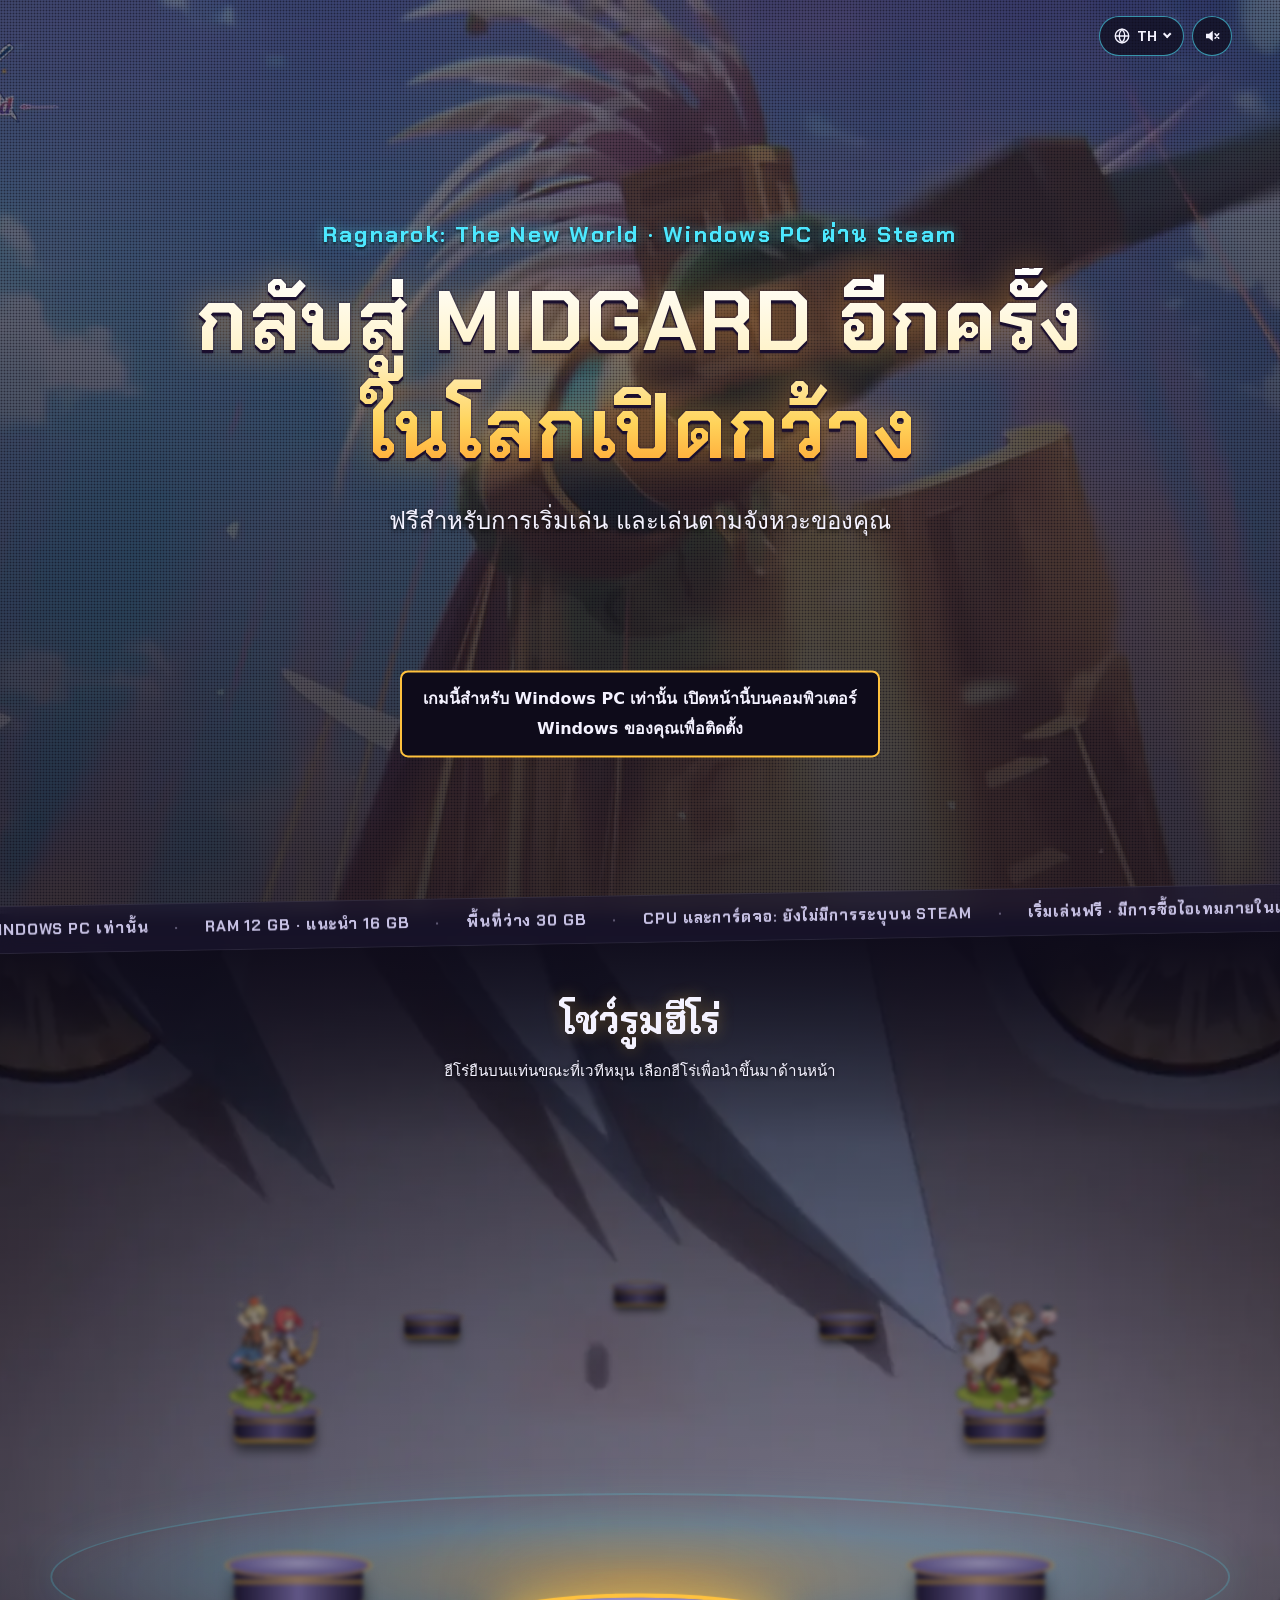
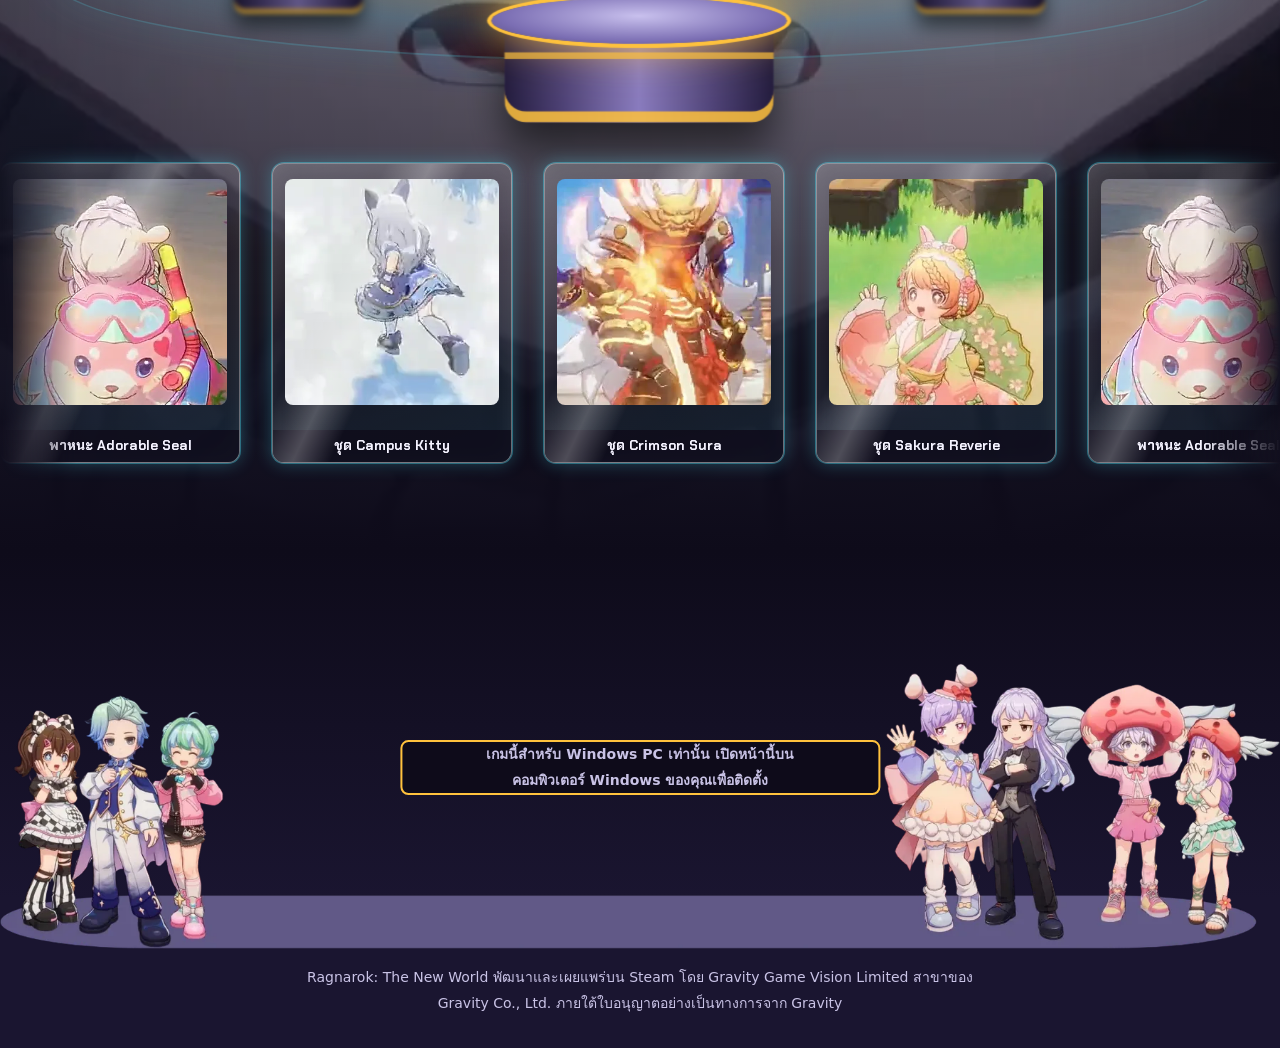
==== commit 80802c1f: "Hero: official Steam trailer highlight loop (30s), drop redundant logo overlay Replace the hero vide" ====
--- a/index.html
+++ b/index.html
@@ -24,12 +24,11 @@
 
   <main id="main" tabindex="-1">
     <section class="hero">
-      <video class="hero-video" autoplay muted loop playsinline preload="metadata" width="1920" height="1072" poster="./assets/images/hero-poster.webp" aria-hidden="true" tabindex="-1">
-        <source src="./assets/videos/hero-trailer-mobile.mp4" type="video/mp4" media="(max-width: 800px)">
-        <source src="./assets/videos/hero-trailer.mp4" type="video/mp4">
+      <video class="hero-video" autoplay muted loop playsinline preload="metadata" width="1920" height="1080" poster="./assets/images/hero-poster.webp?v=2" aria-hidden="true" tabindex="-1">
+        <source src="./assets/videos/hero-trailer-mobile.mp4?v=2" type="video/mp4" media="(max-width: 800px)">
+        <source src="./assets/videos/hero-trailer.mp4?v=2" type="video/mp4">
       </video>
       <div class="hero-overlay"></div>
-      <img class="hero-logo" src="./assets/images/logo.webp" width="440" height="253" alt="Ragnarok: The New World">
       <div class="hero-sparks" aria-hidden="true"><span></span><span></span><span></span><span></span><span></span><span></span><span></span><span></span><span></span><span></span></div>
       <div class="top-tools">
         <details class="lang-menu">
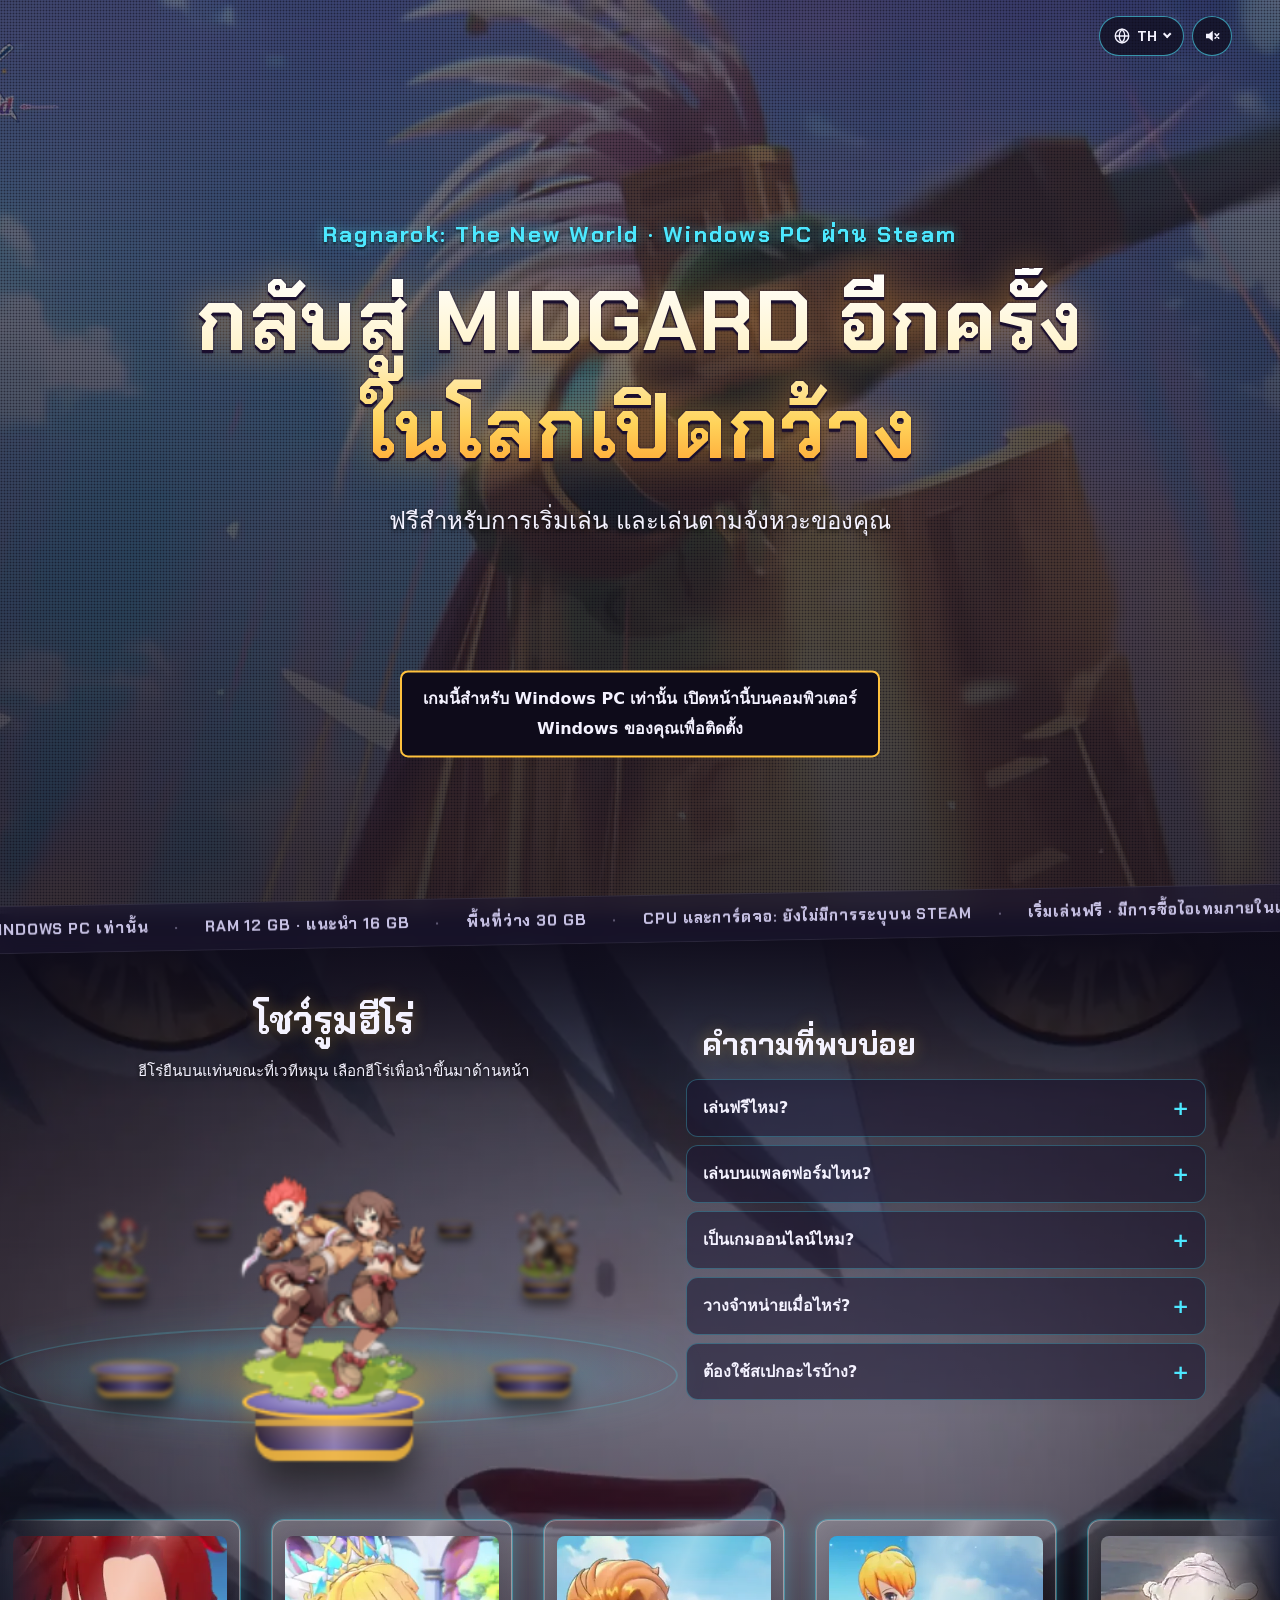
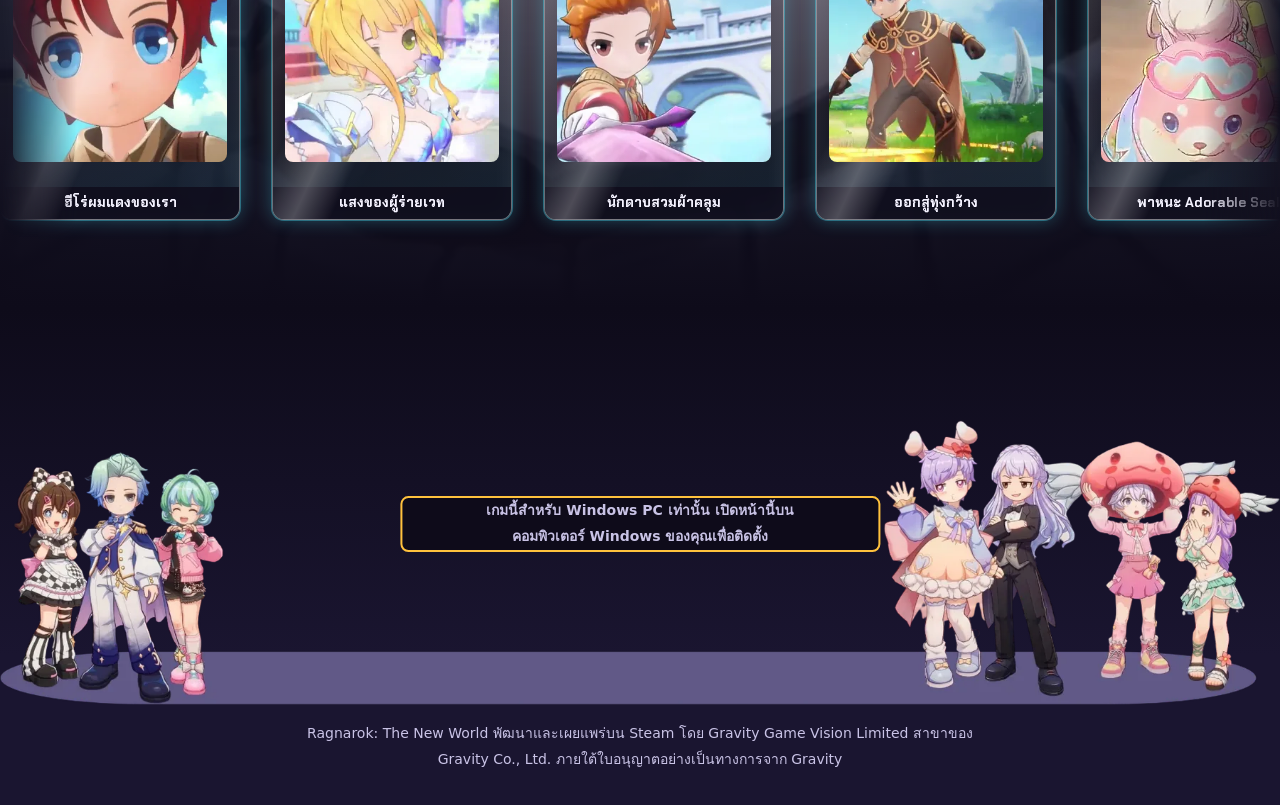
==== commit 9630f243: "Add trailer character cards + FAQ beside a smaller showroom Cut 4 new character clips from the offic" ====
--- a/index.html
+++ b/index.html
@@ -76,12 +76,14 @@
     </section>
 
     <section class="showroom" aria-labelledby="show-title">
-      <h2 id="show-title">โชว์รูมฮีโร่</h2>
-      <p class="muted">ฮีโร่ยืนบนแท่นขณะที่เวทีหมุน เลือกฮีโร่เพื่อนำขึ้นมาด้านหน้า</p>
-      <div class="statue-stage">
-        <div class="show-floor" aria-hidden="true"></div>
-        <div class="statue-tilt">
-          <ul class="statue-ring">
+      <div class="show-grid">
+        <div class="show-main">
+          <h2 id="show-title">โชว์รูมฮีโร่</h2>
+          <p class="muted">ฮีโร่ยืนบนแท่นขณะที่เวทีหมุน เลือกฮีโร่เพื่อนำขึ้นมาด้านหน้า</p>
+          <div class="statue-stage">
+            <div class="show-floor" aria-hidden="true"></div>
+            <div class="statue-tilt">
+              <ul class="statue-ring">
             <li class="statue">
               <button type="button" class="statue-btn" data-slot="0" aria-pressed="true">
                 <span class="statue-face">
@@ -162,11 +164,70 @@
                 </span>
               </button>
             </li>
-          </ul>
+              </ul>
+            </div>
+          </div>
+        </div>
+        <div class="faq-col">
+          <h2 class="faq-title">คำถามที่พบบ่อย</h2>
+          <div class="faq-list">
+            <details class="faq-item">
+              <summary>เล่นฟรีไหม?</summary>
+              <p>ใช่ — Ragnarok: The New World เริ่มเล่นได้ฟรี และมีการซื้อไอเทมภายในเกมแบบไม่บังคับ</p>
+            </details>
+            <details class="faq-item">
+              <summary>เล่นบนแพลตฟอร์มไหน?</summary>
+              <p>บน Windows PC ผ่าน Steam และต้องมีบัญชี Gravity เพื่อเล่น</p>
+            </details>
+            <details class="faq-item">
+              <summary>เป็นเกมออนไลน์ไหม?</summary>
+              <p>ใช่ เป็นเกม MMORPG คุณจะได้สำรวจโลกเปิดกว้างและเล่นร่วมกับผู้เล่นคนอื่น</p>
+            </details>
+            <details class="faq-item">
+              <summary>วางจำหน่ายเมื่อไหร่?</summary>
+              <p>ยังไม่มีการประกาศวันวางจำหน่าย เพิ่มเกมลงใน Steam wishlist เพื่อรับการแจ้งเตือน</p>
+            </details>
+            <details class="faq-item">
+              <summary>ต้องใช้สเปกอะไรบ้าง?</summary>
+              <p>RAM ประมาณ 12 GB (แนะนำ 16 GB) และพื้นที่ว่าง 30 GB ส่วน CPU และการ์ดจอยังไม่มีการระบุบน Steam</p>
+            </details>
+          </div>
         </div>
       </div>
       <div class="vitrine-marquee">
         <ul class="vitrine-track">
+          <li class="vit-item">
+            <button type="button" class="vitrine" data-card="hero" aria-pressed="false">
+              <video class="card-video" muted loop playsinline preload="none" width="360" height="480" poster="./assets/images/card-hero.webp" aria-hidden="true" tabindex="-1">
+                <source src="./assets/videos/card-hero.mp4" type="video/mp4">
+              </video>
+              <span class="card-label">ฮีโร่ผมแดงของเรา</span>
+            </button>
+          </li>
+          <li class="vit-item">
+            <button type="button" class="vitrine" data-card="maiden" aria-pressed="false">
+              <video class="card-video" muted loop playsinline preload="none" width="360" height="480" poster="./assets/images/card-maiden.webp" aria-hidden="true" tabindex="-1">
+                <source src="./assets/videos/card-maiden.mp4" type="video/mp4">
+              </video>
+              <span class="card-label">แสงของผู้ร่ายเวท</span>
+            </button>
+          </li>
+          <li class="vit-item">
+            <button type="button" class="vitrine" data-card="knight" aria-pressed="false">
+              <video class="card-video" muted loop playsinline preload="none" width="360" height="480" poster="./assets/images/card-knight.webp" aria-hidden="true" tabindex="-1">
+                <source src="./assets/videos/card-knight.mp4" type="video/mp4">
+              </video>
+              <span class="card-label">นักดาบสวมผ้าคลุม</span>
+            </button>
+          </li>
+          <li class="vit-item">
+            <button type="button" class="vitrine" data-card="field" aria-pressed="false">
+              <video class="card-video" muted loop playsinline preload="none" width="360" height="480" poster="./assets/images/card-field.webp" aria-hidden="true" tabindex="-1">
+                <source src="./assets/videos/card-field.mp4" type="video/mp4">
+              </video>
+              <span class="card-label">ออกสู่ทุ่งกว้าง</span>
+            </button>
+          </li>
           <li class="vit-item">
             <button type="button" class="vitrine" data-card="seal" aria-pressed="false">
               <video class="card-video" muted loop playsinline preload="none" width="360" height="480" poster="./assets/images/card-seal.webp" aria-hidden="true" tabindex="-1">
--- a/style.min.css
+++ b/style.min.css
@@ -1 +1 @@
-@font-face{font-family:Chakra Petch;font-style:normal;font-weight:700;font-display:swap;src:url(./assets/fonts/chakra-petch-700-thai.woff2) format("woff2");unicode-range:U+02D7,U+0303,U+0331,U+0E01-0E5B,U+200C-200D,U+25CC}@font-face{font-family:Chakra Petch;font-style:normal;font-weight:700;font-display:swap;src:url(./assets/fonts/chakra-petch-700-latin.woff2) format("woff2");unicode-range:U+0000-00FF,U+0131,U+0152-0153,U+02BB-02BC,U+02C6,U+02DA,U+02DC,U+0304,U+0308,U+0329,U+2000-206F,U+20AC,U+2122,U+2191,U+2193,U+2212,U+2215,U+FEFF,U+FFFD}@font-face{font-family:Chakra Petch;font-style:normal;font-weight:700;font-display:swap;src:url(./assets/fonts/chakra-petch-700-vietnamese.woff2) format("woff2");unicode-range:U+0102-0103,U+0110-0111,U+0128-0129,U+0168-0169,U+01A0-01A1,U+01AF-01B0,U+0300-0301,U+0303-0304,U+0308-0309,U+0323,U+0329,U+1EA0-1EF9,U+20AB}*,*:before,*:after{box-sizing:border-box}:root{--bg: #0e0b1a;--surface: #1a1530;--text: #f4f2ff;--muted: #c9c3e6;--focus: #ffd27a;--neon-a: #4de8ff;--gold: #ffc23d;--gold-deep: #ff8a1f;--gold-light: #ffe08a;--gold-text: #2a1500;--indigo: #2a1766;--cjk: "Microsoft YaHei", "PingFang SC", "Noto Sans SC";--game-font: "Chakra Petch", system-ui, "Segoe UI", var(--cjk), sans-serif}html{font-size:100%;scroll-behavior:smooth}body{margin:0;font-family:system-ui,-apple-system,"Segoe UI","Noto Sans Thai","Sarabun",Roboto,Arial,var(--cjk),sans-serif;line-height:1.7;color:var(--text);background:var(--bg)}html[lang=th] body{line-height:1.85}[hidden]{display:none!important}.skip-link{position:absolute;inset-inline-start:1rem;top:-100px}.skip-link:focus{top:1rem;z-index:10;padding:.5rem 1rem;background:var(--text);color:var(--bg)}main:focus{outline:none}main{overflow-x:clip}:focus-visible{outline:3px solid var(--focus);outline-offset:3px}h1,h2,.eyebrow,.card-label{font-family:var(--game-font)}.hero{position:relative;display:grid;place-items:center;min-height:100vh;min-height:100svh;padding:4rem clamp(1rem,4vw,3rem) 3rem;overflow:hidden;text-align:center}.hero-video{position:absolute;inset:0;width:100%;height:100%;object-fit:cover}.hero-overlay{position:absolute;inset:0;background:radial-gradient(rgba(8,6,18,.5) .8px,transparent 1.1px) 0 0 / 3px 3px,linear-gradient(to bottom,#0e0b1a80,#0e0b1acc)}.hero-text{position:relative;max-width:60rem}.eyebrow{margin:0 0 .75rem;color:var(--neon-a);font-size:clamp(1.05rem,2.4vw,1.4rem);letter-spacing:.1em;text-shadow:0 0 12px rgba(77,232,255,.55),0 2px 3px rgba(0,0,0,.8)}h1{font-size:clamp(2.3rem,7.2vw,5.2rem);line-height:1.12;margin:0 0 .9rem;text-transform:uppercase;letter-spacing:.02em}.hero h1{color:#fff3c9;background:linear-gradient(180deg,#fff,#fff3c9 40%,#ffd35a 72%,#ff9a2a);-webkit-background-clip:text;background-clip:text;-webkit-text-fill-color:transparent;filter:drop-shadow(0 3px 0 #1a0f2e) drop-shadow(0 0 1px #1a0f2e) drop-shadow(0 0 18px rgba(255,170,60,.45))}html[lang=th] .hero h1{line-height:1.3}h2{font-size:clamp(1.6rem,3.8vw,2.4rem);line-height:1.4;margin:0 0 .5rem;text-shadow:0 0 16px rgba(255,194,61,.35)}.lead{font-size:clamp(1.15rem,2.2vw,1.5rem);margin:0 0 1.75rem;text-shadow:0 2px 4px rgba(0,0,0,.8)}.muted{color:var(--muted);font-size:.95rem;margin:0}.os-notice{position:absolute;z-index:2;top:50%;left:50%;width:min(30rem,calc(100vw - 2rem));margin:0;transform:translate(-50%,-50%);padding:.75rem 1rem;border:2px solid var(--gold);border-radius:8px;background:var(--bg);font-weight:700}.hero-sparks span{position:absolute;bottom:-12px;width:6px;height:6px;border-radius:50%;background:var(--gold);box-shadow:0 0 8px var(--gold),0 0 16px var(--gold);opacity:0;animation:spark-rise 7s linear infinite}.hero-sparks span:nth-child(1){left:6%;animation-delay:0s}.hero-sparks span:nth-child(2){left:16%;animation-delay:-2.5s;animation-duration:9s;background:var(--neon-a);box-shadow:0 0 10px var(--neon-a)}.hero-sparks span:nth-child(3){left:27%;animation-delay:-5s}.hero-sparks span:nth-child(4){left:38%;animation-delay:-1.2s;animation-duration:8s;background:var(--gold);box-shadow:0 0 10px var(--gold)}.hero-sparks span:nth-child(5){left:49%;animation-delay:-3.8s;animation-duration:10s}.hero-sparks span:nth-child(6){left:58%;animation-delay:-6.1s;background:var(--neon-a);box-shadow:0 0 10px var(--neon-a)}.hero-sparks span:nth-child(7){left:68%;animation-delay:-.7s;animation-duration:8.5s}.hero-sparks span:nth-child(8){left:78%;animation-delay:-4.4s;background:var(--gold);box-shadow:0 0 10px var(--gold)}.hero-sparks span:nth-child(9){left:87%;animation-delay:-2s;animation-duration:9.5s}.hero-sparks span:nth-child(10){left:95%;animation-delay:-5.6s;background:var(--neon-a);box-shadow:0 0 10px var(--neon-a)}@keyframes spark-rise{0%{transform:translate(0) scale(.6);opacity:0}10%{opacity:1}50%{transform:translate(18px,-50vh) scale(1)}90%{opacity:.8}to{transform:translate(-10px,-100vh) scale(.4);opacity:0}}.cta-wrap.is-blocked:before,.cta-wrap.is-blocked .orb-ring,.cta-wrap.is-blocked .orb-fire{display:none}.cta-wrap{--orb: clamp(150px, 42vw, 190px);position:relative;display:grid;place-items:center;width:var(--orb);height:var(--orb);margin:calc(var(--orb) * .4) auto calc(var(--orb) * .3)}.orb-fire{position:absolute;z-index:2;left:50%;top:50%;width:calc(var(--orb) * 2.3);height:calc(var(--orb) * 2.6);transform:translate(-50%,-56%);pointer-events:none;-webkit-mask-image:radial-gradient(circle closest-side at 50% 56%,transparent 0 33%,rgba(0,0,0,.55) 39%,#000 45%);mask-image:radial-gradient(circle closest-side at 50% 56%,transparent 0 33%,rgba(0,0,0,.55) 39%,#000 45%)}.cta-wrap:before{content:"";position:absolute;inset:0;border-radius:50%;border:3px solid #ff8a1f;animation:orb-ripple 2.2s ease-out infinite}.orb-ring{position:absolute;inset:-6px;border-radius:50%;background:conic-gradient(#ff3d00,#ffb300,#ff6a00,#ffe066,#ff2a00,#ff9100,#ff3d00);filter:blur(2px);animation:orb-spin 1.6s linear infinite,ring-flicker .9s steps(3) infinite}.cta-orb{position:relative;z-index:1;display:flex;flex-direction:column;align-items:center;justify-content:center;width:100%;height:100%;border-radius:50%;background:radial-gradient(circle at 50% 38%,#fff7d1,#ffd23f 32%,#ff9a1f,#e8541a);color:var(--gold-text);font-family:var(--game-font);font-weight:700;line-height:1.1;text-align:center;text-decoration:none;box-shadow:0 0 0 4px #3c0a008c,0 0 30px #ff9a1f,0 0 80px #ff500099,inset 0 -14px 26px #aa1e0073;animation:orb-flicker 1.4s ease-in-out infinite;transition:transform .2s ease}.orb-main{font-size:clamp(2rem,7vw,2.6rem);line-height:1;text-transform:uppercase;letter-spacing:.04em;text-shadow:0 2px 0 rgba(255,255,255,.6),0 4px 0 rgba(90,40,0,.3)}.orb-now{display:inline-block;margin-top:.2rem;padding:.05rem .7rem .15rem;border-radius:10px;background:var(--indigo);color:var(--gold-light);font-size:clamp(1.35rem,4.6vw,1.7rem);line-height:1.2;text-transform:uppercase;letter-spacing:.08em;box-shadow:0 3px #120a33,0 0 12px #ff781e99;transform:rotate(-7deg);animation:now-wiggle 1.8s ease-in-out infinite}.orb-sub{margin-top:.75rem;font-size:clamp(.9rem,3vw,1.02rem);letter-spacing:.02em}@keyframes now-wiggle{0%,70%,to{transform:rotate(-7deg) scale(1)}78%{transform:rotate(5deg) scale(1.12)}86%{transform:rotate(-10deg) scale(1.06)}94%{transform:rotate(-5deg) scale(1.1)}}.cta-orb:hover{transform:scale(1.08)}.cta-orb:active{transform:scale(.96)}.cta-wrap:hover .orb-ring{animation-duration:.8s,.5s}.cta-orb:focus-visible{outline-color:var(--neon-a);outline-offset:10px}@keyframes orb-spin{to{transform:rotate(360deg)}}@keyframes orb-ripple{0%{transform:scale(1);opacity:.9}to{transform:scale(1.6);opacity:0}}@keyframes ring-flicker{0%{opacity:1}33%{opacity:.75}66%{opacity:.95}}@keyframes orb-flicker{0%,to{box-shadow:0 0 0 4px #3c0a008c,0 0 30px #ff9a1f,0 0 80px #ff500099,inset 0 -14px 26px #aa1e0073}25%{box-shadow:0 0 0 4px #3c0a008c,0 0 42px #ffb03a,0 0 110px #ff5a00bf,inset 0 -10px 22px #aa1e0066}55%{box-shadow:0 0 0 4px #3c0a008c,0 0 26px #ff8a1f,0 0 70px #ff3c008c,inset 0 -16px 28px #aa1e0080}80%{box-shadow:0 0 0 4px #3c0a008c,0 0 48px #ffc04d,0 0 120px #ff6400cc,inset 0 -12px 24px #aa1e006b}}.hero{--flow-logo-w: clamp(160px, 20vw, 260px);padding-top:calc(3.2rem + var(--flow-logo-w) * .575 + 1rem)}.hero-logo{position:absolute;z-index:1;top:3.2rem;left:50%;width:var(--flow-logo-w);height:auto;transform:translate(-50%);filter:drop-shadow(0 2px 8px rgba(14,11,26,.6))}@media (min-width: 1000px) and (min-aspect-ratio: 3/2){.hero{padding-top:4rem}.hero-logo{top:0;left:1.25vw;width:16vw;transform:none}}.top-tools{position:absolute;top:1rem;right:clamp(.75rem,4vw,3rem);z-index:3;display:flex;align-items:flex-start;gap:.5rem}.lang-menu{position:relative}.lang-menu summary,.sound-toggle{display:inline-flex;align-items:center;gap:.35rem;min-height:2.5rem;padding:.35rem .8rem;border:1px solid rgba(77,232,255,.6);border-radius:999px;background:#0e0b1ab3;color:var(--text);font-family:var(--game-font);font-size:.9rem;line-height:1;cursor:pointer;transition:box-shadow .2s ease,border-color .2s ease}.lang-menu summary{list-style:none}.lang-menu summary::-webkit-details-marker{display:none}.lang-menu summary:after{content:"";width:.4rem;height:.4rem;margin-left:.1rem;border-right:2px solid currentColor;border-bottom:2px solid currentColor;transform:translateY(-2px) rotate(45deg)}.lang-menu[open] summary:after{transform:translateY(1px) rotate(-135deg)}.sound-toggle{justify-content:center;min-width:2.5rem;padding:.35rem}.lang-menu summary:hover,.sound-toggle:hover{border-color:var(--neon-a);box-shadow:0 0 10px #4de8ff99}.sound-toggle[aria-pressed=true]{border-color:var(--gold);color:var(--gold);box-shadow:0 0 12px #ffc23d8c}.sound-toggle .ico-on,.sound-toggle[aria-pressed=true] .ico-off{display:none}.sound-toggle[aria-pressed=true] .ico-on{display:block}.ico{display:block;flex:none}.lang-list{position:absolute;top:calc(100% + .4rem);right:0;min-width:11rem;margin:0;padding:.35rem;list-style:none;border:1px solid rgba(77,232,255,.5);border-radius:12px;background:#0e0b1af2;box-shadow:0 10px 30px #00000080,0 0 18px #4de8ff33;text-align:start}.lang-list a{display:block;padding:.5rem .75rem;border-radius:8px;color:var(--text);text-decoration:none;line-height:1.4}.lang-list a:hover{background:#4de8ff1f}.lang-list a[aria-current=page]{background:var(--gold);color:var(--gold-text);font-weight:700}.sr-only{position:absolute;width:1px;height:1px;margin:-1px;padding:0;overflow:hidden;clip:rect(0 0 0 0);white-space:nowrap;border:0}.orb-now.orb-now--long{padding-inline:.5rem;font-size:clamp(.85rem,3vw,1.05rem);letter-spacing:.03em}.info-ticker{position:relative;z-index:4;margin:-1.2rem -1rem;overflow:hidden;border-top:1px solid rgba(255,255,255,.08);border-bottom:1px solid rgba(255,255,255,.08);background:#1a15309e;-webkit-backdrop-filter:blur(8px);backdrop-filter:blur(8px);transform:rotate(-1deg)}.ticker-track{display:flex;width:max-content;margin:0;padding:0;list-style:none;animation:ticker-run 60s linear infinite}.info-ticker:hover .ticker-track{animation-play-state:paused}@keyframes ticker-run{to{transform:translate(-50%)}}.ticker-track li{display:flex;align-items:center;padding:.55rem 0;color:var(--muted);font-family:var(--game-font);font-size:clamp(.82rem,1.4vw,.95rem);font-weight:700;letter-spacing:.06em;text-transform:uppercase;white-space:nowrap}.ticker-track li:after{content:"\b7";margin:0 1.6rem;color:#c9c3e673}.showroom{--sw: clamp(100px, 12vw, 160px);--sr: calc(var(--sw) * 2.4);--vw: clamp(150px, 19vw, 240px);--vr: calc(var(--vw) * 2.05);padding:clamp(2.5rem,6vw,4.5rem) 0 clamp(1.5rem,4vw,3rem);overflow:hidden;text-align:center;background:linear-gradient(to bottom,var(--bg) 0%,rgba(14,11,26,.55) 18%,rgba(14,11,26,.45) 50%,rgba(14,11,26,.7) 78%,var(--bg) 100%),url(./assets/images/showroom-bg.webp) center 30% / cover no-repeat,var(--bg)}.showroom h2,.showroom>.muted{padding:0 1rem}.showroom>.muted{color:var(--text);text-shadow:0 1px 4px rgba(0,0,0,.8)}.statue-stage{position:relative;height:calc(var(--sw) * 3.8);margin-top:.5rem;perspective:calc(var(--sw) * 6.8);perspective-origin:50% 0%}.show-floor{position:absolute;left:50%;bottom:calc(var(--sw) * .1);width:calc(var(--sr) * 3.2);height:calc(var(--sw) * 1.1);transform:translate(-50%);border-radius:50%;background:radial-gradient(ellipse at center,#ffc23d47,#4de8ff24 45%,#0e0b1a00 72%);box-shadow:inset 0 0 0 2px #4de8ff33,0 0 40px #4de8ff1a}.statue-tilt{position:absolute;inset:0;transform-style:preserve-3d;transform:rotateX(-10deg)}.statue-ring{position:absolute;left:50%;bottom:calc(var(--sw) * 1.5);width:var(--sw);height:calc(var(--sw) * 1.6);margin:0 0 0 calc(var(--sw) / -2);padding:0;list-style:none;transform-style:preserve-3d;will-change:transform;transition:transform 2.2s cubic-bezier(.45,.05,.25,1)}.statue{position:absolute;inset:0;transform-style:preserve-3d;transform:rotateY(var(--a)) translateZ(var(--sr))}.statue:nth-child(1){--a: 0deg}.statue:nth-child(2){--a: 45deg}.statue:nth-child(3){--a: 90deg}.statue:nth-child(4){--a: 135deg}.statue:nth-child(5){--a: 180deg}.statue:nth-child(6){--a: 225deg}.statue:nth-child(7){--a: 270deg}.statue:nth-child(8){--a: 315deg}.statue-btn{display:block;width:100%;height:100%;transform-style:preserve-3d;padding:0;border:0;background:none;color:inherit;font:inherit;cursor:pointer}.statue-btn:focus-visible{outline-offset:4px}.statue-face{display:flex;flex-direction:column;align-items:center;justify-content:flex-end;width:100%;height:100%;transform:rotateY(calc(-1 * var(--a))) rotateX(10deg);transform-origin:50% 100%;will-change:transform;transition:transform 2.2s cubic-bezier(.45,.05,.25,1)}.statue-body{--s: .5;display:flex;flex-direction:column;align-items:center;width:100%;transform:scale(var(--s));transform-origin:50% 100%;will-change:transform,filter;transition:transform 2.2s cubic-bezier(.45,.05,.25,1),filter 1.2s ease}.showroom:not(.is-ready) .statue-body,.showroom:not(.is-ready) .statue-face,.showroom:not(.is-ready) .statue-ring{transition:none}.statue[data-dist="0"] .statue-body{--s: 1.45}.statue[data-dist="1"] .statue-body{--s: .8;filter:blur(2px) brightness(.7)}.statue[data-dist="2"] .statue-body{--s: .66;filter:blur(3.5px) brightness(.55)}.statue[data-dist="3"] .statue-body,.statue[data-dist="4"] .statue-body{--s: .56;filter:blur(5px) brightness(.45)}.statue-img{position:relative;z-index:1;display:block;width:auto;max-width:140%;height:calc(var(--sw) * 1.2);margin-bottom:calc(var(--sw) * -.1);object-fit:contain}.plinth{position:relative;display:block;width:80%;height:calc(var(--sw) * .3);margin-top:calc(var(--sw) * .07);border-radius:0 0 10px 10px;background:linear-gradient(90deg,#241d3f,#4f4378 22%,#8a7cc0,#4f4378 78%,#241d3f);box-shadow:inset 0 -5px #ffc23dd9,0 12px 18px #0000008c}.plinth:before{content:"";position:absolute;top:calc(var(--sw) * -.07);right:-5%;left:-5%;height:calc(var(--sw) * .14);border-radius:50%;background:radial-gradient(ellipse at 50% 40%,#c9c1ee,#7c6fb4 65%,#4f4378);box-shadow:0 0 0 2px var(--gold)}.plinth:after{content:"";position:absolute;top:30%;right:0;left:0;height:3px;background:#ffc23db3}.statue[data-dist="0"] .plinth:before{box-shadow:0 0 0 2px var(--gold),0 0 18px #ffc23de6,0 -10px 40px #ffc23d59}.vitrine-marquee{margin-top:3.5rem;padding:30px 0 40px;overflow:hidden;-webkit-mask-image:linear-gradient(90deg,transparent,#000 6%,#000 94%,transparent);mask-image:linear-gradient(90deg,transparent,#000 6%,#000 94%,transparent)}.vitrine-track{display:flex;width:max-content;margin:0;padding:0;list-style:none;animation:vitrine-run 34s linear infinite}.vitrine-marquee:hover .vitrine-track,.vitrine-marquee:focus-within .vitrine-track{animation-play-state:paused}@keyframes vitrine-run{to{transform:translate(-50%)}}.vit-item{flex:0 0 auto;width:var(--vw);height:calc(var(--vw) * 1.25);margin-right:clamp(1rem,3vw,2rem);animation:vitrine-float 3.4s ease-in-out infinite}.vit-item:nth-child(2n){animation-delay:-1.7s}.vit-item:nth-child(3n){animation-duration:2.9s}@keyframes vitrine-float{0%,to{transform:translateY(0) rotate(-2.5deg)}42%{transform:translateY(-20px) rotate(2.5deg)}46%{transform:translateY(-20px) rotate(4deg)}50%{transform:translateY(-20px) rotate(1deg)}54%{transform:translateY(-20px) rotate(3.5deg)}58%{transform:translateY(-19px) rotate(2deg)}}.vitrine{position:relative;display:block;width:100%;height:100%;padding:0;overflow:hidden;border:1px solid rgba(255,255,255,.35);border-radius:12px;background:linear-gradient(160deg,#ffffff2e,#ffffff0a 45%,#4de8ff1a);box-shadow:0 0 0 1px #4de8ff59,0 0 18px #4de8ff4d,inset 0 0 22px #ffffff14;color:var(--text);font:inherit;cursor:pointer;transition:box-shadow .4s ease,border-color .4s ease}.vitrine .card-video{position:absolute;top:5%;left:5%;width:90%;height:76%;object-fit:cover;border-radius:8px}.vitrine:after{content:"";position:absolute;inset:0;background:linear-gradient(115deg,transparent 30%,rgba(255,255,255,.26) 42%,transparent 52%);pointer-events:none}.vitrine .card-label{position:absolute;right:0;bottom:0;left:0;padding:.45rem .4rem;background:#0e0b1acc;font-family:var(--game-font);font-size:.85rem;line-height:1.3}.vitrine:hover{border-color:var(--neon-a);box-shadow:0 0 0 1px var(--neon-a),0 0 26px #4de8ff99}.vitrine[aria-pressed=true]{border-color:var(--gold);box-shadow:0 0 0 1px var(--gold),0 0 24px #ffc23db3,0 0 60px #ff8a1f59}.vitrine[aria-pressed=true] .card-label{color:var(--gold)}.site-footer{padding:0 0 1.75rem;font-size:.875rem;color:var(--muted);background:linear-gradient(to bottom,var(--bg) 0%,var(--surface) 70%);text-align:center}.site-footer p{margin:.25rem auto;max-width:48rem;padding:0 clamp(1rem,4vw,3rem)}.footer-stage{position:relative;display:flex;flex-direction:column;align-items:center;max-width:1800px;margin:0 auto 1rem;padding-top:1rem}.footer-crew{display:block;width:100%;height:auto}.cta-wrap--footer{margin:calc(var(--orb) * .5) auto .5rem}@media (min-width: 800px){.footer-stage{padding-top:7rem}.cta-wrap--footer{--orb: clamp(150px, 14vw, 200px);position:absolute;bottom:24%;left:50%;margin:0;transform:translate(-50%)}}@media (max-width: 800px){.hero-sparks{display:none}.statue[data-dist="1"] .statue-body{filter:brightness(.7)}.statue[data-dist="2"] .statue-body{filter:brightness(.55)}.statue[data-dist="3"] .statue-body,.statue[data-dist="4"] .statue-body{filter:brightness(.45)}.statue-body{will-change:transform}.vit-item{animation-name:vitrine-bob}.info-ticker{-webkit-backdrop-filter:none;backdrop-filter:none;background:#1a1530d9}}@keyframes vitrine-bob{0%,to{transform:translateY(0)}50%{transform:translateY(-14px)}}@media (prefers-reduced-motion: reduce){html{scroll-behavior:auto}.hero-sparks{display:none}.cta-wrap:before,.orb-ring,.cta-orb,.orb-now{animation:none}.orb-fire{display:none}.statue-ring,.statue-face,.statue-body,.vitrine,.cta-orb{transition:none}.ticker-track{animation:none;flex-wrap:wrap;width:auto;justify-content:center}.ticker-track .ticker-clone{display:none}.vitrine-marquee{-webkit-mask-image:none;mask-image:none}.vitrine-track{animation:none;width:auto;flex-wrap:wrap;justify-content:center;gap:1rem;padding:0 1rem}.vit-item{animation:none;margin-right:0}.vitrine-track .vit-clone{display:none}}@media (pointer: fine){html{cursor:url(./assets/images/cursor.png) 19 7,auto}a,button,summary,.statue-btn,.vitrine{cursor:url(./assets/images/cursor-hover.png) 19 7,pointer}}
+@font-face{font-family:Chakra Petch;font-style:normal;font-weight:700;font-display:swap;src:url(./assets/fonts/chakra-petch-700-thai.woff2) format("woff2");unicode-range:U+02D7,U+0303,U+0331,U+0E01-0E5B,U+200C-200D,U+25CC}@font-face{font-family:Chakra Petch;font-style:normal;font-weight:700;font-display:swap;src:url(./assets/fonts/chakra-petch-700-latin.woff2) format("woff2");unicode-range:U+0000-00FF,U+0131,U+0152-0153,U+02BB-02BC,U+02C6,U+02DA,U+02DC,U+0304,U+0308,U+0329,U+2000-206F,U+20AC,U+2122,U+2191,U+2193,U+2212,U+2215,U+FEFF,U+FFFD}@font-face{font-family:Chakra Petch;font-style:normal;font-weight:700;font-display:swap;src:url(./assets/fonts/chakra-petch-700-vietnamese.woff2) format("woff2");unicode-range:U+0102-0103,U+0110-0111,U+0128-0129,U+0168-0169,U+01A0-01A1,U+01AF-01B0,U+0300-0301,U+0303-0304,U+0308-0309,U+0323,U+0329,U+1EA0-1EF9,U+20AB}*,*:before,*:after{box-sizing:border-box}:root{--bg: #0e0b1a;--surface: #1a1530;--text: #f4f2ff;--muted: #c9c3e6;--focus: #ffd27a;--neon-a: #4de8ff;--gold: #ffc23d;--gold-deep: #ff8a1f;--gold-light: #ffe08a;--gold-text: #2a1500;--indigo: #2a1766;--cjk: "Microsoft YaHei", "PingFang SC", "Noto Sans SC";--game-font: "Chakra Petch", system-ui, "Segoe UI", var(--cjk), sans-serif}html{font-size:100%;scroll-behavior:smooth}body{margin:0;font-family:system-ui,-apple-system,"Segoe UI","Noto Sans Thai","Sarabun",Roboto,Arial,var(--cjk),sans-serif;line-height:1.7;color:var(--text);background:var(--bg)}html[lang=th] body{line-height:1.85}[hidden]{display:none!important}.skip-link{position:absolute;inset-inline-start:1rem;top:-100px}.skip-link:focus{top:1rem;z-index:10;padding:.5rem 1rem;background:var(--text);color:var(--bg)}main:focus{outline:none}main{overflow-x:clip}:focus-visible{outline:3px solid var(--focus);outline-offset:3px}h1,h2,.eyebrow,.card-label{font-family:var(--game-font)}.hero{position:relative;display:grid;place-items:center;min-height:100vh;min-height:100svh;padding:4rem clamp(1rem,4vw,3rem) 3rem;overflow:hidden;text-align:center}.hero-video{position:absolute;inset:0;width:100%;height:100%;object-fit:cover}.hero-overlay{position:absolute;inset:0;background:radial-gradient(rgba(8,6,18,.5) .8px,transparent 1.1px) 0 0 / 3px 3px,linear-gradient(to bottom,#0e0b1a80,#0e0b1acc)}.hero-text{position:relative;max-width:60rem}.eyebrow{margin:0 0 .75rem;color:var(--neon-a);font-size:clamp(1.05rem,2.4vw,1.4rem);letter-spacing:.1em;text-shadow:0 0 12px rgba(77,232,255,.55),0 2px 3px rgba(0,0,0,.8)}h1{font-size:clamp(2.3rem,7.2vw,5.2rem);line-height:1.12;margin:0 0 .9rem;text-transform:uppercase;letter-spacing:.02em}.hero h1{color:#fff3c9;background:linear-gradient(180deg,#fff,#fff3c9 40%,#ffd35a 72%,#ff9a2a);-webkit-background-clip:text;background-clip:text;-webkit-text-fill-color:transparent;filter:drop-shadow(0 3px 0 #1a0f2e) drop-shadow(0 0 1px #1a0f2e) drop-shadow(0 0 18px rgba(255,170,60,.45))}html[lang=th] .hero h1{line-height:1.3}h2{font-size:clamp(1.6rem,3.8vw,2.4rem);line-height:1.4;margin:0 0 .5rem;text-shadow:0 0 16px rgba(255,194,61,.35)}.lead{font-size:clamp(1.15rem,2.2vw,1.5rem);margin:0 0 1.75rem;text-shadow:0 2px 4px rgba(0,0,0,.8)}.muted{color:var(--muted);font-size:.95rem;margin:0}.os-notice{position:absolute;z-index:2;top:50%;left:50%;width:min(30rem,calc(100vw - 2rem));margin:0;transform:translate(-50%,-50%);padding:.75rem 1rem;border:2px solid var(--gold);border-radius:8px;background:var(--bg);font-weight:700}.hero-sparks span{position:absolute;bottom:-12px;width:6px;height:6px;border-radius:50%;background:var(--gold);box-shadow:0 0 8px var(--gold),0 0 16px var(--gold);opacity:0;animation:spark-rise 7s linear infinite}.hero-sparks span:nth-child(1){left:6%;animation-delay:0s}.hero-sparks span:nth-child(2){left:16%;animation-delay:-2.5s;animation-duration:9s;background:var(--neon-a);box-shadow:0 0 10px var(--neon-a)}.hero-sparks span:nth-child(3){left:27%;animation-delay:-5s}.hero-sparks span:nth-child(4){left:38%;animation-delay:-1.2s;animation-duration:8s;background:var(--gold);box-shadow:0 0 10px var(--gold)}.hero-sparks span:nth-child(5){left:49%;animation-delay:-3.8s;animation-duration:10s}.hero-sparks span:nth-child(6){left:58%;animation-delay:-6.1s;background:var(--neon-a);box-shadow:0 0 10px var(--neon-a)}.hero-sparks span:nth-child(7){left:68%;animation-delay:-.7s;animation-duration:8.5s}.hero-sparks span:nth-child(8){left:78%;animation-delay:-4.4s;background:var(--gold);box-shadow:0 0 10px var(--gold)}.hero-sparks span:nth-child(9){left:87%;animation-delay:-2s;animation-duration:9.5s}.hero-sparks span:nth-child(10){left:95%;animation-delay:-5.6s;background:var(--neon-a);box-shadow:0 0 10px var(--neon-a)}@keyframes spark-rise{0%{transform:translate(0) scale(.6);opacity:0}10%{opacity:1}50%{transform:translate(18px,-50vh) scale(1)}90%{opacity:.8}to{transform:translate(-10px,-100vh) scale(.4);opacity:0}}.cta-wrap.is-blocked:before,.cta-wrap.is-blocked .orb-ring,.cta-wrap.is-blocked .orb-fire{display:none}.cta-wrap{--orb: clamp(150px, 42vw, 190px);position:relative;display:grid;place-items:center;width:var(--orb);height:var(--orb);margin:calc(var(--orb) * .4) auto calc(var(--orb) * .3)}.orb-fire{position:absolute;z-index:2;left:50%;top:50%;width:calc(var(--orb) * 2.3);height:calc(var(--orb) * 2.6);transform:translate(-50%,-56%);pointer-events:none;-webkit-mask-image:radial-gradient(circle closest-side at 50% 56%,transparent 0 33%,rgba(0,0,0,.55) 39%,#000 45%);mask-image:radial-gradient(circle closest-side at 50% 56%,transparent 0 33%,rgba(0,0,0,.55) 39%,#000 45%)}.cta-wrap:before{content:"";position:absolute;inset:0;border-radius:50%;border:3px solid #ff8a1f;animation:orb-ripple 2.2s ease-out infinite}.orb-ring{position:absolute;inset:-6px;border-radius:50%;background:conic-gradient(#ff3d00,#ffb300,#ff6a00,#ffe066,#ff2a00,#ff9100,#ff3d00);filter:blur(2px);animation:orb-spin 1.6s linear infinite,ring-flicker .9s steps(3) infinite}.cta-orb{position:relative;z-index:1;display:flex;flex-direction:column;align-items:center;justify-content:center;width:100%;height:100%;border-radius:50%;background:radial-gradient(circle at 50% 38%,#fff7d1,#ffd23f 32%,#ff9a1f,#e8541a);color:var(--gold-text);font-family:var(--game-font);font-weight:700;line-height:1.1;text-align:center;text-decoration:none;box-shadow:0 0 0 4px #3c0a008c,0 0 30px #ff9a1f,0 0 80px #ff500099,inset 0 -14px 26px #aa1e0073;animation:orb-flicker 1.4s ease-in-out infinite;transition:transform .2s ease}.orb-main{font-size:clamp(2rem,7vw,2.6rem);line-height:1;text-transform:uppercase;letter-spacing:.04em;text-shadow:0 2px 0 rgba(255,255,255,.6),0 4px 0 rgba(90,40,0,.3)}.orb-now{display:inline-block;margin-top:.2rem;padding:.05rem .7rem .15rem;border-radius:10px;background:var(--indigo);color:var(--gold-light);font-size:clamp(1.35rem,4.6vw,1.7rem);line-height:1.2;text-transform:uppercase;letter-spacing:.08em;box-shadow:0 3px #120a33,0 0 12px #ff781e99;transform:rotate(-7deg);animation:now-wiggle 1.8s ease-in-out infinite}.orb-sub{margin-top:.75rem;font-size:clamp(.9rem,3vw,1.02rem);letter-spacing:.02em}@keyframes now-wiggle{0%,70%,to{transform:rotate(-7deg) scale(1)}78%{transform:rotate(5deg) scale(1.12)}86%{transform:rotate(-10deg) scale(1.06)}94%{transform:rotate(-5deg) scale(1.1)}}.cta-orb:hover{transform:scale(1.08)}.cta-orb:active{transform:scale(.96)}.cta-wrap:hover .orb-ring{animation-duration:.8s,.5s}.cta-orb:focus-visible{outline-color:var(--neon-a);outline-offset:10px}@keyframes orb-spin{to{transform:rotate(360deg)}}@keyframes orb-ripple{0%{transform:scale(1);opacity:.9}to{transform:scale(1.6);opacity:0}}@keyframes ring-flicker{0%{opacity:1}33%{opacity:.75}66%{opacity:.95}}@keyframes orb-flicker{0%,to{box-shadow:0 0 0 4px #3c0a008c,0 0 30px #ff9a1f,0 0 80px #ff500099,inset 0 -14px 26px #aa1e0073}25%{box-shadow:0 0 0 4px #3c0a008c,0 0 42px #ffb03a,0 0 110px #ff5a00bf,inset 0 -10px 22px #aa1e0066}55%{box-shadow:0 0 0 4px #3c0a008c,0 0 26px #ff8a1f,0 0 70px #ff3c008c,inset 0 -16px 28px #aa1e0080}80%{box-shadow:0 0 0 4px #3c0a008c,0 0 48px #ffc04d,0 0 120px #ff6400cc,inset 0 -12px 24px #aa1e006b}}.hero{--flow-logo-w: clamp(160px, 20vw, 260px);padding-top:calc(3.2rem + var(--flow-logo-w) * .575 + 1rem)}.hero-logo{position:absolute;z-index:1;top:3.2rem;left:50%;width:var(--flow-logo-w);height:auto;transform:translate(-50%);filter:drop-shadow(0 2px 8px rgba(14,11,26,.6))}@media (min-width: 1000px) and (min-aspect-ratio: 3/2){.hero{padding-top:4rem}.hero-logo{top:0;left:1.25vw;width:16vw;transform:none}}.top-tools{position:absolute;top:1rem;right:clamp(.75rem,4vw,3rem);z-index:3;display:flex;align-items:flex-start;gap:.5rem}.lang-menu{position:relative}.lang-menu summary,.sound-toggle{display:inline-flex;align-items:center;gap:.35rem;min-height:2.5rem;padding:.35rem .8rem;border:1px solid rgba(77,232,255,.6);border-radius:999px;background:#0e0b1ab3;color:var(--text);font-family:var(--game-font);font-size:.9rem;line-height:1;cursor:pointer;transition:box-shadow .2s ease,border-color .2s ease}.lang-menu summary{list-style:none}.lang-menu summary::-webkit-details-marker{display:none}.lang-menu summary:after{content:"";width:.4rem;height:.4rem;margin-left:.1rem;border-right:2px solid currentColor;border-bottom:2px solid currentColor;transform:translateY(-2px) rotate(45deg)}.lang-menu[open] summary:after{transform:translateY(1px) rotate(-135deg)}.sound-toggle{justify-content:center;min-width:2.5rem;padding:.35rem}.lang-menu summary:hover,.sound-toggle:hover{border-color:var(--neon-a);box-shadow:0 0 10px #4de8ff99}.sound-toggle[aria-pressed=true]{border-color:var(--gold);color:var(--gold);box-shadow:0 0 12px #ffc23d8c}.sound-toggle .ico-on,.sound-toggle[aria-pressed=true] .ico-off{display:none}.sound-toggle[aria-pressed=true] .ico-on{display:block}.ico{display:block;flex:none}.lang-list{position:absolute;top:calc(100% + .4rem);right:0;min-width:11rem;margin:0;padding:.35rem;list-style:none;border:1px solid rgba(77,232,255,.5);border-radius:12px;background:#0e0b1af2;box-shadow:0 10px 30px #00000080,0 0 18px #4de8ff33;text-align:start}.lang-list a{display:block;padding:.5rem .75rem;border-radius:8px;color:var(--text);text-decoration:none;line-height:1.4}.lang-list a:hover{background:#4de8ff1f}.lang-list a[aria-current=page]{background:var(--gold);color:var(--gold-text);font-weight:700}.sr-only{position:absolute;width:1px;height:1px;margin:-1px;padding:0;overflow:hidden;clip:rect(0 0 0 0);white-space:nowrap;border:0}.orb-now.orb-now--long{padding-inline:.5rem;font-size:clamp(.85rem,3vw,1.05rem);letter-spacing:.03em}.info-ticker{position:relative;z-index:4;margin:-1.2rem -1rem;overflow:hidden;border-top:1px solid rgba(255,255,255,.08);border-bottom:1px solid rgba(255,255,255,.08);background:#1a15309e;-webkit-backdrop-filter:blur(8px);backdrop-filter:blur(8px);transform:rotate(-1deg)}.ticker-track{display:flex;width:max-content;margin:0;padding:0;list-style:none;animation:ticker-run 60s linear infinite}.info-ticker:hover .ticker-track{animation-play-state:paused}@keyframes ticker-run{to{transform:translate(-50%)}}.ticker-track li{display:flex;align-items:center;padding:.55rem 0;color:var(--muted);font-family:var(--game-font);font-size:clamp(.82rem,1.4vw,.95rem);font-weight:700;letter-spacing:.06em;text-transform:uppercase;white-space:nowrap}.ticker-track li:after{content:"\b7";margin:0 1.6rem;color:#c9c3e673}.showroom{--sw: clamp(68px, 7vw, 104px);--sr: calc(var(--sw) * 2.4);--vw: clamp(150px, 19vw, 240px);--vr: calc(var(--vw) * 2.05);padding:clamp(2.5rem,6vw,4.5rem) 0 clamp(1.5rem,4vw,3rem);overflow:hidden;text-align:center;background:linear-gradient(to bottom,var(--bg) 0%,rgba(14,11,26,.55) 18%,rgba(14,11,26,.45) 50%,rgba(14,11,26,.7) 78%,var(--bg) 100%),url(./assets/images/showroom-bg.webp) center 30% / cover no-repeat,var(--bg)}.showroom h2,.showroom .muted{padding:0 1rem}.showroom .muted{color:var(--text);text-shadow:0 1px 4px rgba(0,0,0,.8)}.show-grid{display:grid;grid-template-columns:1fr;gap:clamp(1.25rem,4vw,2.75rem);max-width:1180px;margin:0 auto;align-items:center}.show-main{min-width:0}.faq-col{min-width:0;text-align:left;padding:0 clamp(1rem,3vw,1.5rem)}@media (min-width: 900px){.show-grid{grid-template-columns:minmax(0,1fr) minmax(0,1fr)}}.faq-title{font-family:var(--game-font);font-size:clamp(1.3rem,3.2vw,1.9rem);line-height:1.15;margin:0 0 1rem;color:var(--text)}.faq-list{display:flex;flex-direction:column;gap:.55rem}.faq-item{border:1px solid rgba(77,232,255,.28);border-radius:12px;background:#1a15308c;overflow:hidden}.faq-item summary{list-style:none;cursor:pointer;padding:.8rem 1rem;font-weight:700;color:var(--text);display:flex;align-items:center;justify-content:space-between;gap:1rem}.faq-item summary::-webkit-details-marker{display:none}.faq-item summary:after{content:"+";flex:none;color:var(--neon-a);font-weight:700;font-size:1.25rem;line-height:1}.faq-item[open] summary{color:var(--gold)}.faq-item[open] summary:after{content:"\2212"}.faq-item p{margin:0;padding:0 1rem 1rem;color:var(--muted);line-height:1.6}.statue-stage{position:relative;height:calc(var(--sw) * 3.8);margin-top:.5rem;perspective:calc(var(--sw) * 6.8);perspective-origin:50% 0%}.show-floor{position:absolute;left:50%;bottom:calc(var(--sw) * .1);width:calc(var(--sr) * 3.2);height:calc(var(--sw) * 1.1);transform:translate(-50%);border-radius:50%;background:radial-gradient(ellipse at center,#ffc23d47,#4de8ff24 45%,#0e0b1a00 72%);box-shadow:inset 0 0 0 2px #4de8ff33,0 0 40px #4de8ff1a}.statue-tilt{position:absolute;inset:0;transform-style:preserve-3d;transform:rotateX(-10deg)}.statue-ring{position:absolute;left:50%;bottom:calc(var(--sw) * 1.5);width:var(--sw);height:calc(var(--sw) * 1.6);margin:0 0 0 calc(var(--sw) / -2);padding:0;list-style:none;transform-style:preserve-3d;will-change:transform;transition:transform 2.2s cubic-bezier(.45,.05,.25,1)}.statue{position:absolute;inset:0;transform-style:preserve-3d;transform:rotateY(var(--a)) translateZ(var(--sr))}.statue:nth-child(1){--a: 0deg}.statue:nth-child(2){--a: 45deg}.statue:nth-child(3){--a: 90deg}.statue:nth-child(4){--a: 135deg}.statue:nth-child(5){--a: 180deg}.statue:nth-child(6){--a: 225deg}.statue:nth-child(7){--a: 270deg}.statue:nth-child(8){--a: 315deg}.statue-btn{display:block;width:100%;height:100%;transform-style:preserve-3d;padding:0;border:0;background:none;color:inherit;font:inherit;cursor:pointer}.statue-btn:focus-visible{outline-offset:4px}.statue-face{display:flex;flex-direction:column;align-items:center;justify-content:flex-end;width:100%;height:100%;transform:rotateY(calc(-1 * var(--a))) rotateX(10deg);transform-origin:50% 100%;will-change:transform;transition:transform 2.2s cubic-bezier(.45,.05,.25,1)}.statue-body{--s: .5;display:flex;flex-direction:column;align-items:center;width:100%;transform:scale(var(--s));transform-origin:50% 100%;will-change:transform,filter;transition:transform 2.2s cubic-bezier(.45,.05,.25,1),filter 1.2s ease}.showroom:not(.is-ready) .statue-body,.showroom:not(.is-ready) .statue-face,.showroom:not(.is-ready) .statue-ring{transition:none}.statue[data-dist="0"] .statue-body{--s: 1.45}.statue[data-dist="1"] .statue-body{--s: .8;filter:blur(2px) brightness(.7)}.statue[data-dist="2"] .statue-body{--s: .66;filter:blur(3.5px) brightness(.55)}.statue[data-dist="3"] .statue-body,.statue[data-dist="4"] .statue-body{--s: .56;filter:blur(5px) brightness(.45)}.statue-img{position:relative;z-index:1;display:block;width:auto;max-width:140%;height:calc(var(--sw) * 1.2);margin-bottom:calc(var(--sw) * -.1);object-fit:contain}.plinth{position:relative;display:block;width:80%;height:calc(var(--sw) * .3);margin-top:calc(var(--sw) * .07);border-radius:0 0 10px 10px;background:linear-gradient(90deg,#241d3f,#4f4378 22%,#8a7cc0,#4f4378 78%,#241d3f);box-shadow:inset 0 -5px #ffc23dd9,0 12px 18px #0000008c}.plinth:before{content:"";position:absolute;top:calc(var(--sw) * -.07);right:-5%;left:-5%;height:calc(var(--sw) * .14);border-radius:50%;background:radial-gradient(ellipse at 50% 40%,#c9c1ee,#7c6fb4 65%,#4f4378);box-shadow:0 0 0 2px var(--gold)}.plinth:after{content:"";position:absolute;top:30%;right:0;left:0;height:3px;background:#ffc23db3}.statue[data-dist="0"] .plinth:before{box-shadow:0 0 0 2px var(--gold),0 0 18px #ffc23de6,0 -10px 40px #ffc23d59}.vitrine-marquee{margin-top:3.5rem;padding:30px 0 40px;overflow:hidden;-webkit-mask-image:linear-gradient(90deg,transparent,#000 6%,#000 94%,transparent);mask-image:linear-gradient(90deg,transparent,#000 6%,#000 94%,transparent)}.vitrine-track{display:flex;width:max-content;margin:0;padding:0;list-style:none;animation:vitrine-run 34s linear infinite}.vitrine-marquee:hover .vitrine-track,.vitrine-marquee:focus-within .vitrine-track{animation-play-state:paused}@keyframes vitrine-run{to{transform:translate(-50%)}}.vit-item{flex:0 0 auto;width:var(--vw);height:calc(var(--vw) * 1.25);margin-right:clamp(1rem,3vw,2rem);animation:vitrine-float 3.4s ease-in-out infinite}.vit-item:nth-child(2n){animation-delay:-1.7s}.vit-item:nth-child(3n){animation-duration:2.9s}@keyframes vitrine-float{0%,to{transform:translateY(0) rotate(-2.5deg)}42%{transform:translateY(-20px) rotate(2.5deg)}46%{transform:translateY(-20px) rotate(4deg)}50%{transform:translateY(-20px) rotate(1deg)}54%{transform:translateY(-20px) rotate(3.5deg)}58%{transform:translateY(-19px) rotate(2deg)}}.vitrine{position:relative;display:block;width:100%;height:100%;padding:0;overflow:hidden;border:1px solid rgba(255,255,255,.35);border-radius:12px;background:linear-gradient(160deg,#ffffff2e,#ffffff0a 45%,#4de8ff1a);box-shadow:0 0 0 1px #4de8ff59,0 0 18px #4de8ff4d,inset 0 0 22px #ffffff14;color:var(--text);font:inherit;cursor:pointer;transition:box-shadow .4s ease,border-color .4s ease}.vitrine .card-video{position:absolute;top:5%;left:5%;width:90%;height:76%;object-fit:cover;border-radius:8px}.vitrine:after{content:"";position:absolute;inset:0;background:linear-gradient(115deg,transparent 30%,rgba(255,255,255,.26) 42%,transparent 52%);pointer-events:none}.vitrine .card-label{position:absolute;right:0;bottom:0;left:0;padding:.45rem .4rem;background:#0e0b1acc;font-family:var(--game-font);font-size:.85rem;line-height:1.3}.vitrine:hover{border-color:var(--neon-a);box-shadow:0 0 0 1px var(--neon-a),0 0 26px #4de8ff99}.vitrine[aria-pressed=true]{border-color:var(--gold);box-shadow:0 0 0 1px var(--gold),0 0 24px #ffc23db3,0 0 60px #ff8a1f59}.vitrine[aria-pressed=true] .card-label{color:var(--gold)}.site-footer{padding:0 0 1.75rem;font-size:.875rem;color:var(--muted);background:linear-gradient(to bottom,var(--bg) 0%,var(--surface) 70%);text-align:center}.site-footer p{margin:.25rem auto;max-width:48rem;padding:0 clamp(1rem,4vw,3rem)}.footer-stage{position:relative;display:flex;flex-direction:column;align-items:center;max-width:1800px;margin:0 auto 1rem;padding-top:1rem}.footer-crew{display:block;width:100%;height:auto}.cta-wrap--footer{margin:calc(var(--orb) * .5) auto .5rem}@media (min-width: 800px){.footer-stage{padding-top:7rem}.cta-wrap--footer{--orb: clamp(150px, 14vw, 200px);position:absolute;bottom:24%;left:50%;margin:0;transform:translate(-50%)}}@media (max-width: 800px){.hero-sparks{display:none}.statue[data-dist="1"] .statue-body{filter:brightness(.7)}.statue[data-dist="2"] .statue-body{filter:brightness(.55)}.statue[data-dist="3"] .statue-body,.statue[data-dist="4"] .statue-body{filter:brightness(.45)}.statue-body{will-change:transform}.vit-item{animation-name:vitrine-bob}.info-ticker{-webkit-backdrop-filter:none;backdrop-filter:none;background:#1a1530d9}}@keyframes vitrine-bob{0%,to{transform:translateY(0)}50%{transform:translateY(-14px)}}@media (prefers-reduced-motion: reduce){html{scroll-behavior:auto}.hero-sparks{display:none}.cta-wrap:before,.orb-ring,.cta-orb,.orb-now{animation:none}.orb-fire{display:none}.statue-ring,.statue-face,.statue-body,.vitrine,.cta-orb{transition:none}.ticker-track{animation:none;flex-wrap:wrap;width:auto;justify-content:center}.ticker-track .ticker-clone{display:none}.vitrine-marquee{-webkit-mask-image:none;mask-image:none}.vitrine-track{animation:none;width:auto;flex-wrap:wrap;justify-content:center;gap:1rem;padding:0 1rem}.vit-item{animation:none;margin-right:0}.vitrine-track .vit-clone{display:none}}@media (pointer: fine){html{cursor:url(./assets/images/cursor.png) 19 7,auto}a,button,summary,.statue-btn,.vitrine{cursor:url(./assets/images/cursor-hover.png) 19 7,pointer}}
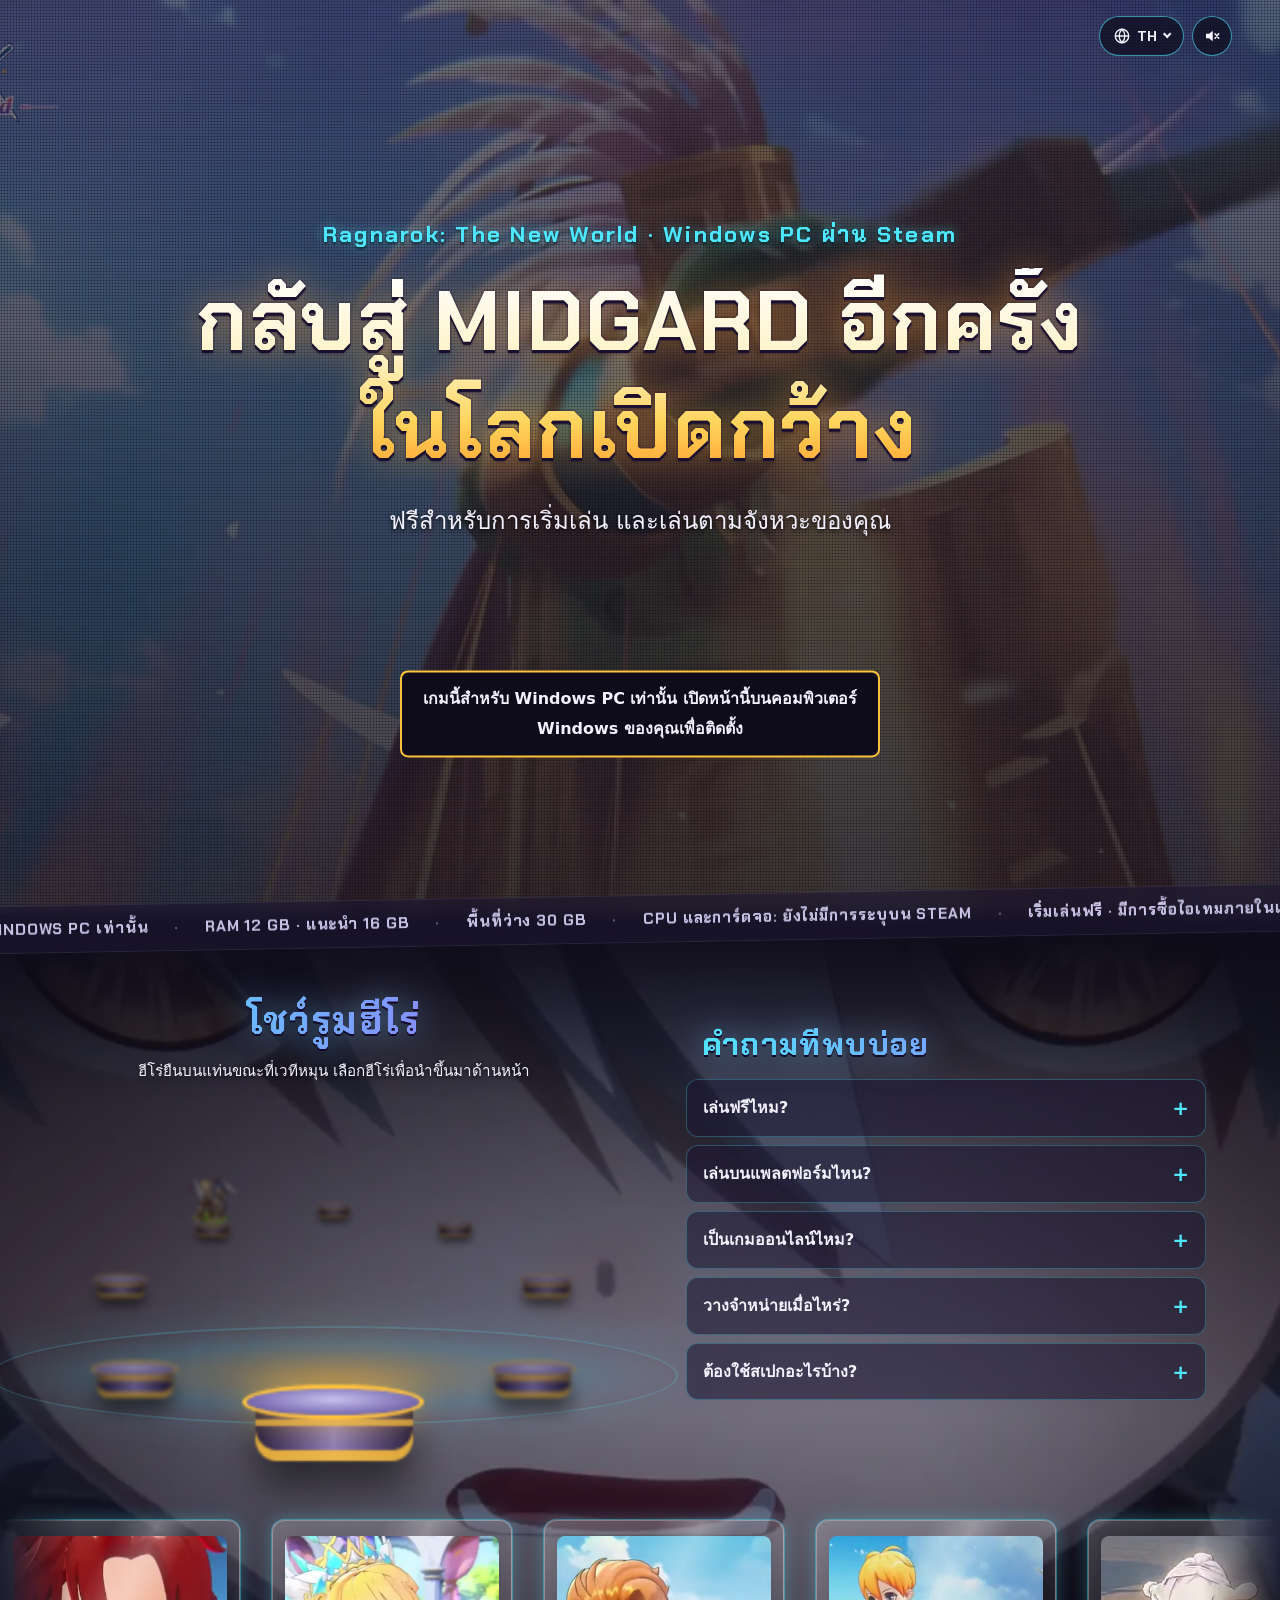
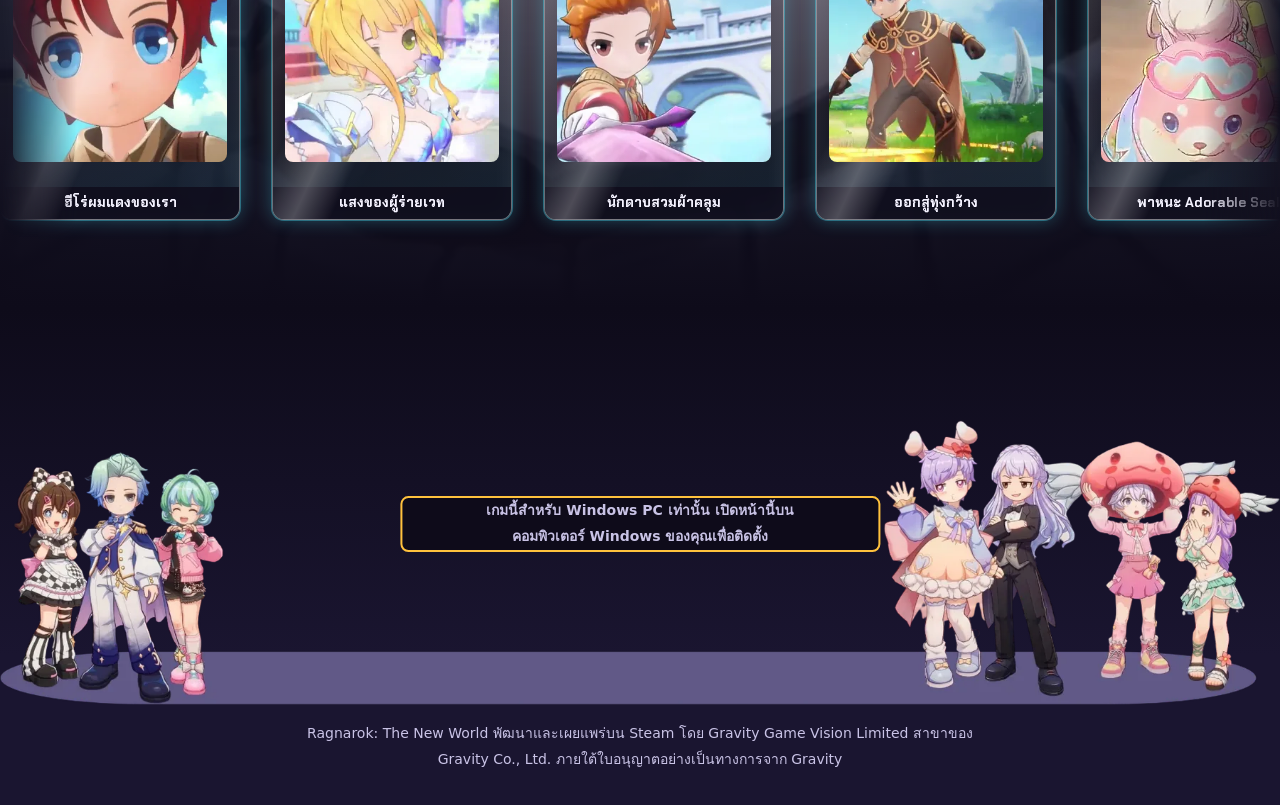
==== commit 21860948: "Replace showroom statues with higher-quality character art Swap all 8 showroom duos for the cleaner " ====
--- a/index.html
+++ b/index.html
@@ -88,7 +88,7 @@
               <button type="button" class="statue-btn" data-slot="0" aria-pressed="true">
                 <span class="statue-face">
                   <span class="statue-body">
-                  <img class="statue-img" src="./assets/images/hero-1.webp" srcset="./assets/images/hero-1-sm.webp 379w, ./assets/images/hero-1.webp 757w" sizes="(max-width: 800px) 180px, 520px" width="757" height="960" loading="lazy" decoding="async" alt="นักสู้ผมแดงกับสาวผมน้ำตาลถือมีดสั้น">
+                  <img class="statue-img" src="./assets/images/hero-1.webp?v=2" srcset="./assets/images/hero-1-sm.webp?v=2 379w, ./assets/images/hero-1.webp?v=2 757w" sizes="(max-width: 800px) 180px, 520px" width="757" height="960" loading="lazy" decoding="async" alt="นักสู้ผมแดงกับสาวผมน้ำตาลถือมีดสั้น">
                   <span class="plinth" aria-hidden="true"></span>
                   </span>
                 </span>
@@ -98,7 +98,7 @@
               <button type="button" class="statue-btn" data-slot="1" aria-pressed="false">
                 <span class="statue-face">
                   <span class="statue-body">
-                  <img class="statue-img" src="./assets/images/hero-2.webp" srcset="./assets/images/hero-2-sm.webp 449w, ./assets/images/hero-2.webp 898w" sizes="(max-width: 800px) 180px, 520px" width="898" height="960" loading="lazy" decoding="async" alt="นักแม่นปืนผมทองสองคนถือปืนลูกโม่สีทอง">
+                  <img class="statue-img" src="./assets/images/hero-2.webp?v=2" srcset="./assets/images/hero-2-sm.webp?v=2 449w, ./assets/images/hero-2.webp?v=2 898w" sizes="(max-width: 800px) 180px, 520px" width="898" height="960" loading="lazy" decoding="async" alt="นักแม่นปืนผมทองสองคนถือปืนลูกโม่สีทอง">
                   <span class="plinth" aria-hidden="true"></span>
                   </span>
                 </span>
@@ -108,7 +108,7 @@
               <button type="button" class="statue-btn" data-slot="2" aria-pressed="false">
                 <span class="statue-face">
                   <span class="statue-body">
-                  <img class="statue-img" src="./assets/images/hero-3.webp" srcset="./assets/images/hero-3-sm.webp 430w, ./assets/images/hero-3.webp 861w" sizes="(max-width: 800px) 180px, 520px" width="861" height="960" loading="lazy" decoding="async" alt="สาวถือหนังสือกับเด็กชายในชุดคลุมสีส้ม พร้อมสัตว์เลี้ยงขนปุย">
+                  <img class="statue-img" src="./assets/images/hero-3.webp?v=2" srcset="./assets/images/hero-3-sm.webp?v=2 430w, ./assets/images/hero-3.webp?v=2 861w" sizes="(max-width: 800px) 180px, 520px" width="861" height="960" loading="lazy" decoding="async" alt="สาวถือหนังสือกับเด็กชายในชุดคลุมสีส้ม พร้อมสัตว์เลี้ยงขนปุย">
                   <span class="plinth" aria-hidden="true"></span>
                   </span>
                 </span>
@@ -118,7 +118,7 @@
               <button type="button" class="statue-btn" data-slot="3" aria-pressed="false">
                 <span class="statue-face">
                   <span class="statue-body">
-                  <img class="statue-img" src="./assets/images/hero-4.webp" srcset="./assets/images/hero-4-sm.webp 438w, ./assets/images/hero-4.webp 876w" sizes="(max-width: 800px) 180px, 520px" width="876" height="960" loading="lazy" decoding="async" alt="คู่พ่อค้ากับรถเข็น เหรียญ และหุ่นไม้">
+                  <img class="statue-img" src="./assets/images/hero-4.webp?v=2" srcset="./assets/images/hero-4-sm.webp?v=2 438w, ./assets/images/hero-4.webp?v=2 876w" sizes="(max-width: 800px) 180px, 520px" width="876" height="960" loading="lazy" decoding="async" alt="คู่พ่อค้ากับรถเข็น เหรียญ และหุ่นไม้">
                   <span class="plinth" aria-hidden="true"></span>
                   </span>
                 </span>
@@ -128,7 +128,7 @@
               <button type="button" class="statue-btn" data-slot="4" aria-pressed="false">
                 <span class="statue-face">
                   <span class="statue-body">
-                  <img class="statue-img" src="./assets/images/hero-5.webp" srcset="./assets/images/hero-5-sm.webp 461w, ./assets/images/hero-5.webp 922w" sizes="(max-width: 800px) 180px, 520px" width="922" height="960" loading="lazy" decoding="async" alt="คู่ถือไม้เท้ากับแมวน้ำสีชมพู">
+                  <img class="statue-img" src="./assets/images/hero-5.webp?v=2" srcset="./assets/images/hero-5-sm.webp?v=2 461w, ./assets/images/hero-5.webp?v=2 922w" sizes="(max-width: 800px) 180px, 520px" width="922" height="960" loading="lazy" decoding="async" alt="คู่ถือไม้เท้ากับแมวน้ำสีชมพู">
                   <span class="plinth" aria-hidden="true"></span>
                   </span>
                 </span>
@@ -138,7 +138,7 @@
               <button type="button" class="statue-btn" data-slot="5" aria-pressed="false">
                 <span class="statue-face">
                   <span class="statue-body">
-                  <img class="statue-img" src="./assets/images/hero-6.webp" srcset="./assets/images/hero-6-sm.webp 514w, ./assets/images/hero-6.webp 1029w" sizes="(max-width: 800px) 180px, 520px" width="1029" height="960" loading="lazy" decoding="async" alt="นักดาบผมทองกับอัศวินผมสีน้ำเงินถือดาบใหญ่">
+                  <img class="statue-img" src="./assets/images/hero-6.webp?v=2" srcset="./assets/images/hero-6-sm.webp?v=2 514w, ./assets/images/hero-6.webp?v=2 1029w" sizes="(max-width: 800px) 180px, 520px" width="1029" height="960" loading="lazy" decoding="async" alt="นักดาบผมทองกับอัศวินผมสีน้ำเงินถือดาบใหญ่">
                   <span class="plinth" aria-hidden="true"></span>
                   </span>
                 </span>
@@ -148,7 +148,7 @@
               <button type="button" class="statue-btn" data-slot="6" aria-pressed="false">
                 <span class="statue-face">
                   <span class="statue-body">
-                  <img class="statue-img" src="./assets/images/hero-7.webp" srcset="./assets/images/hero-7-sm.webp 372w, ./assets/images/hero-7.webp 745w" sizes="(max-width: 800px) 180px, 520px" width="745" height="960" loading="lazy" decoding="async" alt="คู่นักธนูถือธนูสีทอง และแอปเปิลบนลูกศร">
+                  <img class="statue-img" src="./assets/images/hero-7.webp?v=2" srcset="./assets/images/hero-7-sm.webp?v=2 372w, ./assets/images/hero-7.webp?v=2 745w" sizes="(max-width: 800px) 180px, 520px" width="745" height="960" loading="lazy" decoding="async" alt="คู่นักธนูถือธนูสีทอง และแอปเปิลบนลูกศร">
                   <span class="plinth" aria-hidden="true"></span>
                   </span>
                 </span>
@@ -158,7 +158,7 @@
               <button type="button" class="statue-btn" data-slot="7" aria-pressed="false">
                 <span class="statue-face">
                   <span class="statue-body">
-                  <img class="statue-img" src="./assets/images/hero-8.webp" srcset="./assets/images/hero-8-sm.webp 425w, ./assets/images/hero-8.webp 849w" sizes="(max-width: 800px) 180px, 520px" width="849" height="960" loading="lazy" decoding="async" alt="คู่ในผ้าคลุมสีเขียว ถือไม้เท้าวงแหวนและสนับมือ">
+                  <img class="statue-img" src="./assets/images/hero-8.webp?v=2" srcset="./assets/images/hero-8-sm.webp?v=2 425w, ./assets/images/hero-8.webp?v=2 849w" sizes="(max-width: 800px) 180px, 520px" width="849" height="960" loading="lazy" decoding="async" alt="คู่ในผ้าคลุมสีเขียว ถือไม้เท้าวงแหวนและสนับมือ">
                   <span class="plinth" aria-hidden="true"></span>
                   </span>
                 </span>
--- a/style.min.css
+++ b/style.min.css
@@ -1 +1 @@
-@font-face{font-family:Chakra Petch;font-style:normal;font-weight:700;font-display:swap;src:url(./assets/fonts/chakra-petch-700-thai.woff2) format("woff2");unicode-range:U+02D7,U+0303,U+0331,U+0E01-0E5B,U+200C-200D,U+25CC}@font-face{font-family:Chakra Petch;font-style:normal;font-weight:700;font-display:swap;src:url(./assets/fonts/chakra-petch-700-latin.woff2) format("woff2");unicode-range:U+0000-00FF,U+0131,U+0152-0153,U+02BB-02BC,U+02C6,U+02DA,U+02DC,U+0304,U+0308,U+0329,U+2000-206F,U+20AC,U+2122,U+2191,U+2193,U+2212,U+2215,U+FEFF,U+FFFD}@font-face{font-family:Chakra Petch;font-style:normal;font-weight:700;font-display:swap;src:url(./assets/fonts/chakra-petch-700-vietnamese.woff2) format("woff2");unicode-range:U+0102-0103,U+0110-0111,U+0128-0129,U+0168-0169,U+01A0-01A1,U+01AF-01B0,U+0300-0301,U+0303-0304,U+0308-0309,U+0323,U+0329,U+1EA0-1EF9,U+20AB}*,*:before,*:after{box-sizing:border-box}:root{--bg: #0e0b1a;--surface: #1a1530;--text: #f4f2ff;--muted: #c9c3e6;--focus: #ffd27a;--neon-a: #4de8ff;--gold: #ffc23d;--gold-deep: #ff8a1f;--gold-light: #ffe08a;--gold-text: #2a1500;--indigo: #2a1766;--cjk: "Microsoft YaHei", "PingFang SC", "Noto Sans SC";--game-font: "Chakra Petch", system-ui, "Segoe UI", var(--cjk), sans-serif}html{font-size:100%;scroll-behavior:smooth}body{margin:0;font-family:system-ui,-apple-system,"Segoe UI","Noto Sans Thai","Sarabun",Roboto,Arial,var(--cjk),sans-serif;line-height:1.7;color:var(--text);background:var(--bg)}html[lang=th] body{line-height:1.85}[hidden]{display:none!important}.skip-link{position:absolute;inset-inline-start:1rem;top:-100px}.skip-link:focus{top:1rem;z-index:10;padding:.5rem 1rem;background:var(--text);color:var(--bg)}main:focus{outline:none}main{overflow-x:clip}:focus-visible{outline:3px solid var(--focus);outline-offset:3px}h1,h2,.eyebrow,.card-label{font-family:var(--game-font)}.hero{position:relative;display:grid;place-items:center;min-height:100vh;min-height:100svh;padding:4rem clamp(1rem,4vw,3rem) 3rem;overflow:hidden;text-align:center}.hero-video{position:absolute;inset:0;width:100%;height:100%;object-fit:cover}.hero-overlay{position:absolute;inset:0;background:radial-gradient(rgba(8,6,18,.5) .8px,transparent 1.1px) 0 0 / 3px 3px,linear-gradient(to bottom,#0e0b1a80,#0e0b1acc)}.hero-text{position:relative;max-width:60rem}.eyebrow{margin:0 0 .75rem;color:var(--neon-a);font-size:clamp(1.05rem,2.4vw,1.4rem);letter-spacing:.1em;text-shadow:0 0 12px rgba(77,232,255,.55),0 2px 3px rgba(0,0,0,.8)}h1{font-size:clamp(2.3rem,7.2vw,5.2rem);line-height:1.12;margin:0 0 .9rem;text-transform:uppercase;letter-spacing:.02em}.hero h1{color:#fff3c9;background:linear-gradient(180deg,#fff,#fff3c9 40%,#ffd35a 72%,#ff9a2a);-webkit-background-clip:text;background-clip:text;-webkit-text-fill-color:transparent;filter:drop-shadow(0 3px 0 #1a0f2e) drop-shadow(0 0 1px #1a0f2e) drop-shadow(0 0 18px rgba(255,170,60,.45))}html[lang=th] .hero h1{line-height:1.3}h2{font-size:clamp(1.6rem,3.8vw,2.4rem);line-height:1.4;margin:0 0 .5rem;text-shadow:0 0 16px rgba(255,194,61,.35)}.lead{font-size:clamp(1.15rem,2.2vw,1.5rem);margin:0 0 1.75rem;text-shadow:0 2px 4px rgba(0,0,0,.8)}.muted{color:var(--muted);font-size:.95rem;margin:0}.os-notice{position:absolute;z-index:2;top:50%;left:50%;width:min(30rem,calc(100vw - 2rem));margin:0;transform:translate(-50%,-50%);padding:.75rem 1rem;border:2px solid var(--gold);border-radius:8px;background:var(--bg);font-weight:700}.hero-sparks span{position:absolute;bottom:-12px;width:6px;height:6px;border-radius:50%;background:var(--gold);box-shadow:0 0 8px var(--gold),0 0 16px var(--gold);opacity:0;animation:spark-rise 7s linear infinite}.hero-sparks span:nth-child(1){left:6%;animation-delay:0s}.hero-sparks span:nth-child(2){left:16%;animation-delay:-2.5s;animation-duration:9s;background:var(--neon-a);box-shadow:0 0 10px var(--neon-a)}.hero-sparks span:nth-child(3){left:27%;animation-delay:-5s}.hero-sparks span:nth-child(4){left:38%;animation-delay:-1.2s;animation-duration:8s;background:var(--gold);box-shadow:0 0 10px var(--gold)}.hero-sparks span:nth-child(5){left:49%;animation-delay:-3.8s;animation-duration:10s}.hero-sparks span:nth-child(6){left:58%;animation-delay:-6.1s;background:var(--neon-a);box-shadow:0 0 10px var(--neon-a)}.hero-sparks span:nth-child(7){left:68%;animation-delay:-.7s;animation-duration:8.5s}.hero-sparks span:nth-child(8){left:78%;animation-delay:-4.4s;background:var(--gold);box-shadow:0 0 10px var(--gold)}.hero-sparks span:nth-child(9){left:87%;animation-delay:-2s;animation-duration:9.5s}.hero-sparks span:nth-child(10){left:95%;animation-delay:-5.6s;background:var(--neon-a);box-shadow:0 0 10px var(--neon-a)}@keyframes spark-rise{0%{transform:translate(0) scale(.6);opacity:0}10%{opacity:1}50%{transform:translate(18px,-50vh) scale(1)}90%{opacity:.8}to{transform:translate(-10px,-100vh) scale(.4);opacity:0}}.cta-wrap.is-blocked:before,.cta-wrap.is-blocked .orb-ring,.cta-wrap.is-blocked .orb-fire{display:none}.cta-wrap{--orb: clamp(150px, 42vw, 190px);position:relative;display:grid;place-items:center;width:var(--orb);height:var(--orb);margin:calc(var(--orb) * .4) auto calc(var(--orb) * .3)}.orb-fire{position:absolute;z-index:2;left:50%;top:50%;width:calc(var(--orb) * 2.3);height:calc(var(--orb) * 2.6);transform:translate(-50%,-56%);pointer-events:none;-webkit-mask-image:radial-gradient(circle closest-side at 50% 56%,transparent 0 33%,rgba(0,0,0,.55) 39%,#000 45%);mask-image:radial-gradient(circle closest-side at 50% 56%,transparent 0 33%,rgba(0,0,0,.55) 39%,#000 45%)}.cta-wrap:before{content:"";position:absolute;inset:0;border-radius:50%;border:3px solid #ff8a1f;animation:orb-ripple 2.2s ease-out infinite}.orb-ring{position:absolute;inset:-6px;border-radius:50%;background:conic-gradient(#ff3d00,#ffb300,#ff6a00,#ffe066,#ff2a00,#ff9100,#ff3d00);filter:blur(2px);animation:orb-spin 1.6s linear infinite,ring-flicker .9s steps(3) infinite}.cta-orb{position:relative;z-index:1;display:flex;flex-direction:column;align-items:center;justify-content:center;width:100%;height:100%;border-radius:50%;background:radial-gradient(circle at 50% 38%,#fff7d1,#ffd23f 32%,#ff9a1f,#e8541a);color:var(--gold-text);font-family:var(--game-font);font-weight:700;line-height:1.1;text-align:center;text-decoration:none;box-shadow:0 0 0 4px #3c0a008c,0 0 30px #ff9a1f,0 0 80px #ff500099,inset 0 -14px 26px #aa1e0073;animation:orb-flicker 1.4s ease-in-out infinite;transition:transform .2s ease}.orb-main{font-size:clamp(2rem,7vw,2.6rem);line-height:1;text-transform:uppercase;letter-spacing:.04em;text-shadow:0 2px 0 rgba(255,255,255,.6),0 4px 0 rgba(90,40,0,.3)}.orb-now{display:inline-block;margin-top:.2rem;padding:.05rem .7rem .15rem;border-radius:10px;background:var(--indigo);color:var(--gold-light);font-size:clamp(1.35rem,4.6vw,1.7rem);line-height:1.2;text-transform:uppercase;letter-spacing:.08em;box-shadow:0 3px #120a33,0 0 12px #ff781e99;transform:rotate(-7deg);animation:now-wiggle 1.8s ease-in-out infinite}.orb-sub{margin-top:.75rem;font-size:clamp(.9rem,3vw,1.02rem);letter-spacing:.02em}@keyframes now-wiggle{0%,70%,to{transform:rotate(-7deg) scale(1)}78%{transform:rotate(5deg) scale(1.12)}86%{transform:rotate(-10deg) scale(1.06)}94%{transform:rotate(-5deg) scale(1.1)}}.cta-orb:hover{transform:scale(1.08)}.cta-orb:active{transform:scale(.96)}.cta-wrap:hover .orb-ring{animation-duration:.8s,.5s}.cta-orb:focus-visible{outline-color:var(--neon-a);outline-offset:10px}@keyframes orb-spin{to{transform:rotate(360deg)}}@keyframes orb-ripple{0%{transform:scale(1);opacity:.9}to{transform:scale(1.6);opacity:0}}@keyframes ring-flicker{0%{opacity:1}33%{opacity:.75}66%{opacity:.95}}@keyframes orb-flicker{0%,to{box-shadow:0 0 0 4px #3c0a008c,0 0 30px #ff9a1f,0 0 80px #ff500099,inset 0 -14px 26px #aa1e0073}25%{box-shadow:0 0 0 4px #3c0a008c,0 0 42px #ffb03a,0 0 110px #ff5a00bf,inset 0 -10px 22px #aa1e0066}55%{box-shadow:0 0 0 4px #3c0a008c,0 0 26px #ff8a1f,0 0 70px #ff3c008c,inset 0 -16px 28px #aa1e0080}80%{box-shadow:0 0 0 4px #3c0a008c,0 0 48px #ffc04d,0 0 120px #ff6400cc,inset 0 -12px 24px #aa1e006b}}.hero{--flow-logo-w: clamp(160px, 20vw, 260px);padding-top:calc(3.2rem + var(--flow-logo-w) * .575 + 1rem)}.hero-logo{position:absolute;z-index:1;top:3.2rem;left:50%;width:var(--flow-logo-w);height:auto;transform:translate(-50%);filter:drop-shadow(0 2px 8px rgba(14,11,26,.6))}@media (min-width: 1000px) and (min-aspect-ratio: 3/2){.hero{padding-top:4rem}.hero-logo{top:0;left:1.25vw;width:16vw;transform:none}}.top-tools{position:absolute;top:1rem;right:clamp(.75rem,4vw,3rem);z-index:3;display:flex;align-items:flex-start;gap:.5rem}.lang-menu{position:relative}.lang-menu summary,.sound-toggle{display:inline-flex;align-items:center;gap:.35rem;min-height:2.5rem;padding:.35rem .8rem;border:1px solid rgba(77,232,255,.6);border-radius:999px;background:#0e0b1ab3;color:var(--text);font-family:var(--game-font);font-size:.9rem;line-height:1;cursor:pointer;transition:box-shadow .2s ease,border-color .2s ease}.lang-menu summary{list-style:none}.lang-menu summary::-webkit-details-marker{display:none}.lang-menu summary:after{content:"";width:.4rem;height:.4rem;margin-left:.1rem;border-right:2px solid currentColor;border-bottom:2px solid currentColor;transform:translateY(-2px) rotate(45deg)}.lang-menu[open] summary:after{transform:translateY(1px) rotate(-135deg)}.sound-toggle{justify-content:center;min-width:2.5rem;padding:.35rem}.lang-menu summary:hover,.sound-toggle:hover{border-color:var(--neon-a);box-shadow:0 0 10px #4de8ff99}.sound-toggle[aria-pressed=true]{border-color:var(--gold);color:var(--gold);box-shadow:0 0 12px #ffc23d8c}.sound-toggle .ico-on,.sound-toggle[aria-pressed=true] .ico-off{display:none}.sound-toggle[aria-pressed=true] .ico-on{display:block}.ico{display:block;flex:none}.lang-list{position:absolute;top:calc(100% + .4rem);right:0;min-width:11rem;margin:0;padding:.35rem;list-style:none;border:1px solid rgba(77,232,255,.5);border-radius:12px;background:#0e0b1af2;box-shadow:0 10px 30px #00000080,0 0 18px #4de8ff33;text-align:start}.lang-list a{display:block;padding:.5rem .75rem;border-radius:8px;color:var(--text);text-decoration:none;line-height:1.4}.lang-list a:hover{background:#4de8ff1f}.lang-list a[aria-current=page]{background:var(--gold);color:var(--gold-text);font-weight:700}.sr-only{position:absolute;width:1px;height:1px;margin:-1px;padding:0;overflow:hidden;clip:rect(0 0 0 0);white-space:nowrap;border:0}.orb-now.orb-now--long{padding-inline:.5rem;font-size:clamp(.85rem,3vw,1.05rem);letter-spacing:.03em}.info-ticker{position:relative;z-index:4;margin:-1.2rem -1rem;overflow:hidden;border-top:1px solid rgba(255,255,255,.08);border-bottom:1px solid rgba(255,255,255,.08);background:#1a15309e;-webkit-backdrop-filter:blur(8px);backdrop-filter:blur(8px);transform:rotate(-1deg)}.ticker-track{display:flex;width:max-content;margin:0;padding:0;list-style:none;animation:ticker-run 60s linear infinite}.info-ticker:hover .ticker-track{animation-play-state:paused}@keyframes ticker-run{to{transform:translate(-50%)}}.ticker-track li{display:flex;align-items:center;padding:.55rem 0;color:var(--muted);font-family:var(--game-font);font-size:clamp(.82rem,1.4vw,.95rem);font-weight:700;letter-spacing:.06em;text-transform:uppercase;white-space:nowrap}.ticker-track li:after{content:"\b7";margin:0 1.6rem;color:#c9c3e673}.showroom{--sw: clamp(68px, 7vw, 104px);--sr: calc(var(--sw) * 2.4);--vw: clamp(150px, 19vw, 240px);--vr: calc(var(--vw) * 2.05);padding:clamp(2.5rem,6vw,4.5rem) 0 clamp(1.5rem,4vw,3rem);overflow:hidden;text-align:center;background:linear-gradient(to bottom,var(--bg) 0%,rgba(14,11,26,.55) 18%,rgba(14,11,26,.45) 50%,rgba(14,11,26,.7) 78%,var(--bg) 100%),url(./assets/images/showroom-bg.webp) center 30% / cover no-repeat,var(--bg)}.showroom h2,.showroom .muted{padding:0 1rem}.showroom .muted{color:var(--text);text-shadow:0 1px 4px rgba(0,0,0,.8)}.show-grid{display:grid;grid-template-columns:1fr;gap:clamp(1.25rem,4vw,2.75rem);max-width:1180px;margin:0 auto;align-items:center}.show-main{min-width:0}.faq-col{min-width:0;text-align:left;padding:0 clamp(1rem,3vw,1.5rem)}@media (min-width: 900px){.show-grid{grid-template-columns:minmax(0,1fr) minmax(0,1fr)}}.faq-title{font-family:var(--game-font);font-size:clamp(1.3rem,3.2vw,1.9rem);line-height:1.15;margin:0 0 1rem;color:var(--text)}.faq-list{display:flex;flex-direction:column;gap:.55rem}.faq-item{border:1px solid rgba(77,232,255,.28);border-radius:12px;background:#1a15308c;overflow:hidden}.faq-item summary{list-style:none;cursor:pointer;padding:.8rem 1rem;font-weight:700;color:var(--text);display:flex;align-items:center;justify-content:space-between;gap:1rem}.faq-item summary::-webkit-details-marker{display:none}.faq-item summary:after{content:"+";flex:none;color:var(--neon-a);font-weight:700;font-size:1.25rem;line-height:1}.faq-item[open] summary{color:var(--gold)}.faq-item[open] summary:after{content:"\2212"}.faq-item p{margin:0;padding:0 1rem 1rem;color:var(--muted);line-height:1.6}.statue-stage{position:relative;height:calc(var(--sw) * 3.8);margin-top:.5rem;perspective:calc(var(--sw) * 6.8);perspective-origin:50% 0%}.show-floor{position:absolute;left:50%;bottom:calc(var(--sw) * .1);width:calc(var(--sr) * 3.2);height:calc(var(--sw) * 1.1);transform:translate(-50%);border-radius:50%;background:radial-gradient(ellipse at center,#ffc23d47,#4de8ff24 45%,#0e0b1a00 72%);box-shadow:inset 0 0 0 2px #4de8ff33,0 0 40px #4de8ff1a}.statue-tilt{position:absolute;inset:0;transform-style:preserve-3d;transform:rotateX(-10deg)}.statue-ring{position:absolute;left:50%;bottom:calc(var(--sw) * 1.5);width:var(--sw);height:calc(var(--sw) * 1.6);margin:0 0 0 calc(var(--sw) / -2);padding:0;list-style:none;transform-style:preserve-3d;will-change:transform;transition:transform 2.2s cubic-bezier(.45,.05,.25,1)}.statue{position:absolute;inset:0;transform-style:preserve-3d;transform:rotateY(var(--a)) translateZ(var(--sr))}.statue:nth-child(1){--a: 0deg}.statue:nth-child(2){--a: 45deg}.statue:nth-child(3){--a: 90deg}.statue:nth-child(4){--a: 135deg}.statue:nth-child(5){--a: 180deg}.statue:nth-child(6){--a: 225deg}.statue:nth-child(7){--a: 270deg}.statue:nth-child(8){--a: 315deg}.statue-btn{display:block;width:100%;height:100%;transform-style:preserve-3d;padding:0;border:0;background:none;color:inherit;font:inherit;cursor:pointer}.statue-btn:focus-visible{outline-offset:4px}.statue-face{display:flex;flex-direction:column;align-items:center;justify-content:flex-end;width:100%;height:100%;transform:rotateY(calc(-1 * var(--a))) rotateX(10deg);transform-origin:50% 100%;will-change:transform;transition:transform 2.2s cubic-bezier(.45,.05,.25,1)}.statue-body{--s: .5;display:flex;flex-direction:column;align-items:center;width:100%;transform:scale(var(--s));transform-origin:50% 100%;will-change:transform,filter;transition:transform 2.2s cubic-bezier(.45,.05,.25,1),filter 1.2s ease}.showroom:not(.is-ready) .statue-body,.showroom:not(.is-ready) .statue-face,.showroom:not(.is-ready) .statue-ring{transition:none}.statue[data-dist="0"] .statue-body{--s: 1.45}.statue[data-dist="1"] .statue-body{--s: .8;filter:blur(2px) brightness(.7)}.statue[data-dist="2"] .statue-body{--s: .66;filter:blur(3.5px) brightness(.55)}.statue[data-dist="3"] .statue-body,.statue[data-dist="4"] .statue-body{--s: .56;filter:blur(5px) brightness(.45)}.statue-img{position:relative;z-index:1;display:block;width:auto;max-width:140%;height:calc(var(--sw) * 1.2);margin-bottom:calc(var(--sw) * -.1);object-fit:contain}.plinth{position:relative;display:block;width:80%;height:calc(var(--sw) * .3);margin-top:calc(var(--sw) * .07);border-radius:0 0 10px 10px;background:linear-gradient(90deg,#241d3f,#4f4378 22%,#8a7cc0,#4f4378 78%,#241d3f);box-shadow:inset 0 -5px #ffc23dd9,0 12px 18px #0000008c}.plinth:before{content:"";position:absolute;top:calc(var(--sw) * -.07);right:-5%;left:-5%;height:calc(var(--sw) * .14);border-radius:50%;background:radial-gradient(ellipse at 50% 40%,#c9c1ee,#7c6fb4 65%,#4f4378);box-shadow:0 0 0 2px var(--gold)}.plinth:after{content:"";position:absolute;top:30%;right:0;left:0;height:3px;background:#ffc23db3}.statue[data-dist="0"] .plinth:before{box-shadow:0 0 0 2px var(--gold),0 0 18px #ffc23de6,0 -10px 40px #ffc23d59}.vitrine-marquee{margin-top:3.5rem;padding:30px 0 40px;overflow:hidden;-webkit-mask-image:linear-gradient(90deg,transparent,#000 6%,#000 94%,transparent);mask-image:linear-gradient(90deg,transparent,#000 6%,#000 94%,transparent)}.vitrine-track{display:flex;width:max-content;margin:0;padding:0;list-style:none;animation:vitrine-run 34s linear infinite}.vitrine-marquee:hover .vitrine-track,.vitrine-marquee:focus-within .vitrine-track{animation-play-state:paused}@keyframes vitrine-run{to{transform:translate(-50%)}}.vit-item{flex:0 0 auto;width:var(--vw);height:calc(var(--vw) * 1.25);margin-right:clamp(1rem,3vw,2rem);animation:vitrine-float 3.4s ease-in-out infinite}.vit-item:nth-child(2n){animation-delay:-1.7s}.vit-item:nth-child(3n){animation-duration:2.9s}@keyframes vitrine-float{0%,to{transform:translateY(0) rotate(-2.5deg)}42%{transform:translateY(-20px) rotate(2.5deg)}46%{transform:translateY(-20px) rotate(4deg)}50%{transform:translateY(-20px) rotate(1deg)}54%{transform:translateY(-20px) rotate(3.5deg)}58%{transform:translateY(-19px) rotate(2deg)}}.vitrine{position:relative;display:block;width:100%;height:100%;padding:0;overflow:hidden;border:1px solid rgba(255,255,255,.35);border-radius:12px;background:linear-gradient(160deg,#ffffff2e,#ffffff0a 45%,#4de8ff1a);box-shadow:0 0 0 1px #4de8ff59,0 0 18px #4de8ff4d,inset 0 0 22px #ffffff14;color:var(--text);font:inherit;cursor:pointer;transition:box-shadow .4s ease,border-color .4s ease}.vitrine .card-video{position:absolute;top:5%;left:5%;width:90%;height:76%;object-fit:cover;border-radius:8px}.vitrine:after{content:"";position:absolute;inset:0;background:linear-gradient(115deg,transparent 30%,rgba(255,255,255,.26) 42%,transparent 52%);pointer-events:none}.vitrine .card-label{position:absolute;right:0;bottom:0;left:0;padding:.45rem .4rem;background:#0e0b1acc;font-family:var(--game-font);font-size:.85rem;line-height:1.3}.vitrine:hover{border-color:var(--neon-a);box-shadow:0 0 0 1px var(--neon-a),0 0 26px #4de8ff99}.vitrine[aria-pressed=true]{border-color:var(--gold);box-shadow:0 0 0 1px var(--gold),0 0 24px #ffc23db3,0 0 60px #ff8a1f59}.vitrine[aria-pressed=true] .card-label{color:var(--gold)}.site-footer{padding:0 0 1.75rem;font-size:.875rem;color:var(--muted);background:linear-gradient(to bottom,var(--bg) 0%,var(--surface) 70%);text-align:center}.site-footer p{margin:.25rem auto;max-width:48rem;padding:0 clamp(1rem,4vw,3rem)}.footer-stage{position:relative;display:flex;flex-direction:column;align-items:center;max-width:1800px;margin:0 auto 1rem;padding-top:1rem}.footer-crew{display:block;width:100%;height:auto}.cta-wrap--footer{margin:calc(var(--orb) * .5) auto .5rem}@media (min-width: 800px){.footer-stage{padding-top:7rem}.cta-wrap--footer{--orb: clamp(150px, 14vw, 200px);position:absolute;bottom:24%;left:50%;margin:0;transform:translate(-50%)}}@media (max-width: 800px){.hero-sparks{display:none}.statue[data-dist="1"] .statue-body{filter:brightness(.7)}.statue[data-dist="2"] .statue-body{filter:brightness(.55)}.statue[data-dist="3"] .statue-body,.statue[data-dist="4"] .statue-body{filter:brightness(.45)}.statue-body{will-change:transform}.vit-item{animation-name:vitrine-bob}.info-ticker{-webkit-backdrop-filter:none;backdrop-filter:none;background:#1a1530d9}}@keyframes vitrine-bob{0%,to{transform:translateY(0)}50%{transform:translateY(-14px)}}@media (prefers-reduced-motion: reduce){html{scroll-behavior:auto}.hero-sparks{display:none}.cta-wrap:before,.orb-ring,.cta-orb,.orb-now{animation:none}.orb-fire{display:none}.statue-ring,.statue-face,.statue-body,.vitrine,.cta-orb{transition:none}.ticker-track{animation:none;flex-wrap:wrap;width:auto;justify-content:center}.ticker-track .ticker-clone{display:none}.vitrine-marquee{-webkit-mask-image:none;mask-image:none}.vitrine-track{animation:none;width:auto;flex-wrap:wrap;justify-content:center;gap:1rem;padding:0 1rem}.vit-item{animation:none;margin-right:0}.vitrine-track .vit-clone{display:none}}@media (pointer: fine){html{cursor:url(./assets/images/cursor.png) 19 7,auto}a,button,summary,.statue-btn,.vitrine{cursor:url(./assets/images/cursor-hover.png) 19 7,pointer}}
+@font-face{font-family:Chakra Petch;font-style:normal;font-weight:700;font-display:swap;src:url(./assets/fonts/chakra-petch-700-thai.woff2) format("woff2");unicode-range:U+02D7,U+0303,U+0331,U+0E01-0E5B,U+200C-200D,U+25CC}@font-face{font-family:Chakra Petch;font-style:normal;font-weight:700;font-display:swap;src:url(./assets/fonts/chakra-petch-700-latin.woff2) format("woff2");unicode-range:U+0000-00FF,U+0131,U+0152-0153,U+02BB-02BC,U+02C6,U+02DA,U+02DC,U+0304,U+0308,U+0329,U+2000-206F,U+20AC,U+2122,U+2191,U+2193,U+2212,U+2215,U+FEFF,U+FFFD}@font-face{font-family:Chakra Petch;font-style:normal;font-weight:700;font-display:swap;src:url(./assets/fonts/chakra-petch-700-vietnamese.woff2) format("woff2");unicode-range:U+0102-0103,U+0110-0111,U+0128-0129,U+0168-0169,U+01A0-01A1,U+01AF-01B0,U+0300-0301,U+0303-0304,U+0308-0309,U+0323,U+0329,U+1EA0-1EF9,U+20AB}*,*:before,*:after{box-sizing:border-box}:root{--bg: #0e0b1a;--surface: #1a1530;--text: #f4f2ff;--muted: #c9c3e6;--focus: #ffd27a;--neon-a: #4de8ff;--gold: #ffc23d;--gold-deep: #ff8a1f;--gold-light: #ffe08a;--gold-text: #2a1500;--indigo: #2a1766;--cjk: "Microsoft YaHei", "PingFang SC", "Noto Sans SC";--game-font: "Chakra Petch", system-ui, "Segoe UI", var(--cjk), sans-serif}html{font-size:100%;scroll-behavior:smooth}body{margin:0;font-family:system-ui,-apple-system,"Segoe UI","Noto Sans Thai","Sarabun",Roboto,Arial,var(--cjk),sans-serif;line-height:1.7;color:var(--text);background:var(--bg)}html[lang=th] body{line-height:1.85}[hidden]{display:none!important}.skip-link{position:absolute;inset-inline-start:1rem;top:-100px}.skip-link:focus{top:1rem;z-index:10;padding:.5rem 1rem;background:var(--text);color:var(--bg)}main:focus{outline:none}main{overflow-x:clip}:focus-visible{outline:3px solid var(--focus);outline-offset:3px}h1,h2,.eyebrow,.card-label{font-family:var(--game-font)}.hero{position:relative;display:grid;place-items:center;min-height:100vh;min-height:100svh;padding:4rem clamp(1rem,4vw,3rem) 3rem;overflow:hidden;text-align:center}.hero-video{position:absolute;inset:0;width:100%;height:100%;object-fit:cover}.hero-overlay{position:absolute;inset:0;background:radial-gradient(rgba(8,6,18,.5) .8px,transparent 1.1px) 0 0 / 3px 3px,linear-gradient(to bottom,#0e0b1a80,#0e0b1acc)}.hero-text{position:relative;max-width:60rem}.eyebrow{margin:0 0 .75rem;color:var(--neon-a);font-size:clamp(1.05rem,2.4vw,1.4rem);letter-spacing:.1em;text-shadow:0 0 12px rgba(77,232,255,.55),0 2px 3px rgba(0,0,0,.8)}h1{font-size:clamp(2.3rem,7.2vw,5.2rem);line-height:1.12;margin:0 0 .9rem;text-transform:uppercase;letter-spacing:.02em}.hero h1{color:#fff3c9;background:linear-gradient(180deg,#fff,#fff3c9 40%,#ffd35a 72%,#ff9a2a);-webkit-background-clip:text;background-clip:text;-webkit-text-fill-color:transparent;filter:drop-shadow(0 3px 0 #1a0f2e) drop-shadow(0 0 1px #1a0f2e) drop-shadow(0 0 18px rgba(255,170,60,.45))}html[lang=th] .hero h1{line-height:1.3}h2{font-size:clamp(1.6rem,3.8vw,2.4rem);line-height:1.4;margin:0 0 .5rem;text-shadow:0 0 16px rgba(255,194,61,.35)}.lead{font-size:clamp(1.15rem,2.2vw,1.5rem);margin:0 0 1.75rem;text-shadow:0 2px 4px rgba(0,0,0,.8)}.muted{color:var(--muted);font-size:.95rem;margin:0}.os-notice{position:absolute;z-index:2;top:50%;left:50%;width:min(30rem,calc(100vw - 2rem));margin:0;transform:translate(-50%,-50%);padding:.75rem 1rem;border:2px solid var(--gold);border-radius:8px;background:var(--bg);font-weight:700}.hero-sparks span{position:absolute;bottom:-12px;width:6px;height:6px;border-radius:50%;background:var(--gold);box-shadow:0 0 8px var(--gold),0 0 16px var(--gold);opacity:0;animation:spark-rise 7s linear infinite}.hero-sparks span:nth-child(1){left:6%;animation-delay:0s}.hero-sparks span:nth-child(2){left:16%;animation-delay:-2.5s;animation-duration:9s;background:var(--neon-a);box-shadow:0 0 10px var(--neon-a)}.hero-sparks span:nth-child(3){left:27%;animation-delay:-5s}.hero-sparks span:nth-child(4){left:38%;animation-delay:-1.2s;animation-duration:8s;background:var(--gold);box-shadow:0 0 10px var(--gold)}.hero-sparks span:nth-child(5){left:49%;animation-delay:-3.8s;animation-duration:10s}.hero-sparks span:nth-child(6){left:58%;animation-delay:-6.1s;background:var(--neon-a);box-shadow:0 0 10px var(--neon-a)}.hero-sparks span:nth-child(7){left:68%;animation-delay:-.7s;animation-duration:8.5s}.hero-sparks span:nth-child(8){left:78%;animation-delay:-4.4s;background:var(--gold);box-shadow:0 0 10px var(--gold)}.hero-sparks span:nth-child(9){left:87%;animation-delay:-2s;animation-duration:9.5s}.hero-sparks span:nth-child(10){left:95%;animation-delay:-5.6s;background:var(--neon-a);box-shadow:0 0 10px var(--neon-a)}@keyframes spark-rise{0%{transform:translate(0) scale(.6);opacity:0}10%{opacity:1}50%{transform:translate(18px,-50vh) scale(1)}90%{opacity:.8}to{transform:translate(-10px,-100vh) scale(.4);opacity:0}}.cta-wrap.is-blocked:before,.cta-wrap.is-blocked .orb-ring,.cta-wrap.is-blocked .orb-fire{display:none}.cta-wrap{--orb: clamp(150px, 42vw, 190px);position:relative;display:grid;place-items:center;width:var(--orb);height:var(--orb);margin:calc(var(--orb) * .4) auto calc(var(--orb) * .3)}.orb-fire{position:absolute;z-index:2;left:50%;top:50%;width:calc(var(--orb) * 2.3);height:calc(var(--orb) * 2.6);transform:translate(-50%,-56%);pointer-events:none;-webkit-mask-image:radial-gradient(circle closest-side at 50% 56%,transparent 0 33%,rgba(0,0,0,.55) 39%,#000 45%);mask-image:radial-gradient(circle closest-side at 50% 56%,transparent 0 33%,rgba(0,0,0,.55) 39%,#000 45%)}.cta-wrap:before{content:"";position:absolute;inset:0;border-radius:50%;border:3px solid #ff8a1f;animation:orb-ripple 2.2s ease-out infinite}.orb-ring{position:absolute;inset:-6px;border-radius:50%;background:conic-gradient(#ff3d00,#ffb300,#ff6a00,#ffe066,#ff2a00,#ff9100,#ff3d00);filter:blur(2px);animation:orb-spin 1.6s linear infinite,ring-flicker .9s steps(3) infinite}.cta-orb{position:relative;z-index:1;display:flex;flex-direction:column;align-items:center;justify-content:center;width:100%;height:100%;border-radius:50%;background:radial-gradient(circle at 50% 38%,#fff7d1,#ffd23f 32%,#ff9a1f,#e8541a);color:var(--gold-text);font-family:var(--game-font);font-weight:700;line-height:1.1;text-align:center;text-decoration:none;box-shadow:0 0 0 4px #3c0a008c,0 0 30px #ff9a1f,0 0 80px #ff500099,inset 0 -14px 26px #aa1e0073;animation:orb-flicker 1.4s ease-in-out infinite;transition:transform .2s ease}.orb-main{font-size:clamp(2rem,7vw,2.6rem);line-height:1;text-transform:uppercase;letter-spacing:.04em;text-shadow:0 2px 0 rgba(255,255,255,.6),0 4px 0 rgba(90,40,0,.3)}.orb-now{display:inline-block;margin-top:.2rem;padding:.05rem .7rem .15rem;border-radius:10px;background:var(--indigo);color:var(--gold-light);font-size:clamp(1.35rem,4.6vw,1.7rem);line-height:1.2;text-transform:uppercase;letter-spacing:.08em;box-shadow:0 3px #120a33,0 0 12px #ff781e99;transform:rotate(-7deg);animation:now-wiggle 1.8s ease-in-out infinite}.orb-sub{margin-top:.75rem;font-size:clamp(.9rem,3vw,1.02rem);letter-spacing:.02em}@keyframes now-wiggle{0%,70%,to{transform:rotate(-7deg) scale(1)}78%{transform:rotate(5deg) scale(1.12)}86%{transform:rotate(-10deg) scale(1.06)}94%{transform:rotate(-5deg) scale(1.1)}}.cta-orb:hover{transform:scale(1.08)}.cta-orb:active{transform:scale(.96)}.cta-wrap:hover .orb-ring{animation-duration:.8s,.5s}.cta-orb:focus-visible{outline-color:var(--neon-a);outline-offset:10px}@keyframes orb-spin{to{transform:rotate(360deg)}}@keyframes orb-ripple{0%{transform:scale(1);opacity:.9}to{transform:scale(1.6);opacity:0}}@keyframes ring-flicker{0%{opacity:1}33%{opacity:.75}66%{opacity:.95}}@keyframes orb-flicker{0%,to{box-shadow:0 0 0 4px #3c0a008c,0 0 30px #ff9a1f,0 0 80px #ff500099,inset 0 -14px 26px #aa1e0073}25%{box-shadow:0 0 0 4px #3c0a008c,0 0 42px #ffb03a,0 0 110px #ff5a00bf,inset 0 -10px 22px #aa1e0066}55%{box-shadow:0 0 0 4px #3c0a008c,0 0 26px #ff8a1f,0 0 70px #ff3c008c,inset 0 -16px 28px #aa1e0080}80%{box-shadow:0 0 0 4px #3c0a008c,0 0 48px #ffc04d,0 0 120px #ff6400cc,inset 0 -12px 24px #aa1e006b}}.hero{--flow-logo-w: clamp(160px, 20vw, 260px);padding-top:calc(3.2rem + var(--flow-logo-w) * .575 + 1rem)}.hero-logo{position:absolute;z-index:1;top:3.2rem;left:50%;width:var(--flow-logo-w);height:auto;transform:translate(-50%);filter:drop-shadow(0 2px 8px rgba(14,11,26,.6))}@media (min-width: 1000px) and (min-aspect-ratio: 3/2){.hero{padding-top:4rem}.hero-logo{top:0;left:1.25vw;width:16vw;transform:none}}.top-tools{position:absolute;top:1rem;right:clamp(.75rem,4vw,3rem);z-index:3;display:flex;align-items:flex-start;gap:.5rem}.lang-menu{position:relative}.lang-menu summary,.sound-toggle{display:inline-flex;align-items:center;gap:.35rem;min-height:2.5rem;padding:.35rem .8rem;border:1px solid rgba(77,232,255,.6);border-radius:999px;background:#0e0b1ab3;color:var(--text);font-family:var(--game-font);font-size:.9rem;line-height:1;cursor:pointer;transition:box-shadow .2s ease,border-color .2s ease}.lang-menu summary{list-style:none}.lang-menu summary::-webkit-details-marker{display:none}.lang-menu summary:after{content:"";width:.4rem;height:.4rem;margin-left:.1rem;border-right:2px solid currentColor;border-bottom:2px solid currentColor;transform:translateY(-2px) rotate(45deg)}.lang-menu[open] summary:after{transform:translateY(1px) rotate(-135deg)}.sound-toggle{justify-content:center;min-width:2.5rem;padding:.35rem}.lang-menu summary:hover,.sound-toggle:hover{border-color:var(--neon-a);box-shadow:0 0 10px #4de8ff99}.sound-toggle[aria-pressed=true]{border-color:var(--gold);color:var(--gold);box-shadow:0 0 12px #ffc23d8c}.sound-toggle .ico-on,.sound-toggle[aria-pressed=true] .ico-off{display:none}.sound-toggle[aria-pressed=true] .ico-on{display:block}.ico{display:block;flex:none}.lang-list{position:absolute;top:calc(100% + .4rem);right:0;min-width:11rem;margin:0;padding:.35rem;list-style:none;border:1px solid rgba(77,232,255,.5);border-radius:12px;background:#0e0b1af2;box-shadow:0 10px 30px #00000080,0 0 18px #4de8ff33;text-align:start}.lang-list a{display:block;padding:.5rem .75rem;border-radius:8px;color:var(--text);text-decoration:none;line-height:1.4}.lang-list a:hover{background:#4de8ff1f}.lang-list a[aria-current=page]{background:var(--gold);color:var(--gold-text);font-weight:700}.sr-only{position:absolute;width:1px;height:1px;margin:-1px;padding:0;overflow:hidden;clip:rect(0 0 0 0);white-space:nowrap;border:0}.orb-now.orb-now--long{padding-inline:.5rem;font-size:clamp(.85rem,3vw,1.05rem);letter-spacing:.03em}.info-ticker{position:relative;z-index:4;margin:-1.2rem -1rem;overflow:hidden;border-top:1px solid rgba(255,255,255,.08);border-bottom:1px solid rgba(255,255,255,.08);background:#1a15309e;-webkit-backdrop-filter:blur(8px);backdrop-filter:blur(8px);transform:rotate(-1deg)}.ticker-track{display:flex;width:max-content;margin:0;padding:0;list-style:none;animation:ticker-run 60s linear infinite}.info-ticker:hover .ticker-track{animation-play-state:paused}@keyframes ticker-run{to{transform:translate(-50%)}}.ticker-track li{display:flex;align-items:center;padding:.55rem 0;color:var(--muted);font-family:var(--game-font);font-size:clamp(.82rem,1.4vw,.95rem);font-weight:700;letter-spacing:.06em;text-transform:uppercase;white-space:nowrap}.ticker-track li:after{content:"\b7";margin:0 1.6rem;color:#c9c3e673}.showroom{--sw: clamp(68px, 7vw, 104px);--sr: calc(var(--sw) * 2.4);--vw: clamp(150px, 19vw, 240px);--vr: calc(var(--vw) * 2.05);padding:clamp(2.5rem,6vw,4.5rem) 0 clamp(1.5rem,4vw,3rem);overflow:hidden;text-align:center;background:linear-gradient(to bottom,var(--bg) 0%,rgba(14,11,26,.55) 18%,rgba(14,11,26,.45) 50%,rgba(14,11,26,.7) 78%,var(--bg) 100%),url(./assets/images/showroom-bg.webp) center 30% / cover no-repeat,var(--bg)}.showroom h2,.showroom .muted{padding:0 1rem}.showroom .muted{color:var(--text);text-shadow:0 1px 4px rgba(0,0,0,.8)}.show-grid{display:grid;grid-template-columns:1fr;gap:clamp(1.25rem,4vw,2.75rem);max-width:1180px;margin:0 auto;align-items:center}.show-main{min-width:0}.faq-col{min-width:0;text-align:left;padding:0 clamp(1rem,3vw,1.5rem)}@media (min-width: 900px){.show-grid{grid-template-columns:minmax(0,1fr) minmax(0,1fr)}}.faq-title{font-family:var(--game-font);font-size:clamp(1.3rem,3.2vw,1.9rem);line-height:1.15;margin:0 0 1rem;color:var(--text)}.showroom h2,.faq-title{text-transform:uppercase;letter-spacing:.045em;font-weight:700;text-shadow:none;background-image:linear-gradient(100deg,#4de8ff,#8f7dff 36%,#ff7ae0 62%,#ffc23d);background-size:220% auto;-webkit-background-clip:text;background-clip:text;-webkit-text-fill-color:transparent;color:transparent;filter:drop-shadow(0 2px 0 #140a28) drop-shadow(0 0 16px rgba(120,200,255,.5))}@media (prefers-reduced-motion: no-preference){.showroom h2,.faq-title{animation:show-shimmer 7s ease-in-out infinite}}@keyframes show-shimmer{0%,to{background-position:0% 50%}50%{background-position:100% 50%}}.faq-list{display:flex;flex-direction:column;gap:.55rem}.faq-item{border:1px solid rgba(77,232,255,.28);border-radius:12px;background:#1a15308c;overflow:hidden}.faq-item summary{list-style:none;cursor:pointer;padding:.8rem 1rem;font-weight:700;color:var(--text);display:flex;align-items:center;justify-content:space-between;gap:1rem}.faq-item summary::-webkit-details-marker{display:none}.faq-item summary:after{content:"+";flex:none;color:var(--neon-a);font-weight:700;font-size:1.25rem;line-height:1}.faq-item[open] summary{color:var(--gold)}.faq-item[open] summary:after{content:"\2212"}.faq-item p{margin:0;padding:0 1rem 1rem;color:var(--muted);line-height:1.6}.statue-stage{position:relative;height:calc(var(--sw) * 3.8);margin-top:.5rem;perspective:calc(var(--sw) * 6.8);perspective-origin:50% 0%}.show-floor{position:absolute;left:50%;bottom:calc(var(--sw) * .1);width:calc(var(--sr) * 3.2);height:calc(var(--sw) * 1.1);transform:translate(-50%);border-radius:50%;background:radial-gradient(ellipse at center,#ffc23d47,#4de8ff24 45%,#0e0b1a00 72%);box-shadow:inset 0 0 0 2px #4de8ff33,0 0 40px #4de8ff1a}.statue-tilt{position:absolute;inset:0;transform-style:preserve-3d;transform:rotateX(-10deg)}.statue-ring{position:absolute;left:50%;bottom:calc(var(--sw) * 1.5);width:var(--sw);height:calc(var(--sw) * 1.6);margin:0 0 0 calc(var(--sw) / -2);padding:0;list-style:none;transform-style:preserve-3d;will-change:transform;transition:transform 2.2s cubic-bezier(.45,.05,.25,1)}.statue{position:absolute;inset:0;transform-style:preserve-3d;transform:rotateY(var(--a)) translateZ(var(--sr))}.statue:nth-child(1){--a: 0deg}.statue:nth-child(2){--a: 45deg}.statue:nth-child(3){--a: 90deg}.statue:nth-child(4){--a: 135deg}.statue:nth-child(5){--a: 180deg}.statue:nth-child(6){--a: 225deg}.statue:nth-child(7){--a: 270deg}.statue:nth-child(8){--a: 315deg}.statue-btn{display:block;width:100%;height:100%;transform-style:preserve-3d;padding:0;border:0;background:none;color:inherit;font:inherit;cursor:pointer}.statue-btn:focus-visible{outline-offset:4px}.statue-face{display:flex;flex-direction:column;align-items:center;justify-content:flex-end;width:100%;height:100%;transform:rotateY(calc(-1 * var(--a))) rotateX(10deg);transform-origin:50% 100%;will-change:transform;transition:transform 2.2s cubic-bezier(.45,.05,.25,1)}.statue-body{--s: .5;display:flex;flex-direction:column;align-items:center;width:100%;transform:scale(var(--s));transform-origin:50% 100%;will-change:transform,filter;transition:transform 2.2s cubic-bezier(.45,.05,.25,1),filter 1.2s ease}.showroom:not(.is-ready) .statue-body,.showroom:not(.is-ready) .statue-face,.showroom:not(.is-ready) .statue-ring{transition:none}.statue[data-dist="0"] .statue-body{--s: 1.45}.statue[data-dist="1"] .statue-body{--s: .8;filter:blur(2px) brightness(.7)}.statue[data-dist="2"] .statue-body{--s: .66;filter:blur(3.5px) brightness(.55)}.statue[data-dist="3"] .statue-body,.statue[data-dist="4"] .statue-body{--s: .56;filter:blur(5px) brightness(.45)}.statue-img{position:relative;z-index:1;display:block;width:auto;max-width:140%;height:calc(var(--sw) * 1.2);margin-bottom:calc(var(--sw) * -.1);object-fit:contain}.plinth{position:relative;display:block;width:80%;height:calc(var(--sw) * .3);margin-top:calc(var(--sw) * .07);border-radius:0 0 10px 10px;background:linear-gradient(90deg,#241d3f,#4f4378 22%,#8a7cc0,#4f4378 78%,#241d3f);box-shadow:inset 0 -5px #ffc23dd9,0 12px 18px #0000008c}.plinth:before{content:"";position:absolute;top:calc(var(--sw) * -.07);right:-5%;left:-5%;height:calc(var(--sw) * .14);border-radius:50%;background:radial-gradient(ellipse at 50% 40%,#c9c1ee,#7c6fb4 65%,#4f4378);box-shadow:0 0 0 2px var(--gold)}.plinth:after{content:"";position:absolute;top:30%;right:0;left:0;height:3px;background:#ffc23db3}.statue[data-dist="0"] .plinth:before{box-shadow:0 0 0 2px var(--gold),0 0 18px #ffc23de6,0 -10px 40px #ffc23d59}.vitrine-marquee{margin-top:3.5rem;padding:30px 0 40px;overflow:hidden;-webkit-mask-image:linear-gradient(90deg,transparent,#000 6%,#000 94%,transparent);mask-image:linear-gradient(90deg,transparent,#000 6%,#000 94%,transparent)}.vitrine-track{display:flex;width:max-content;margin:0;padding:0;list-style:none;animation:vitrine-run 34s linear infinite}.vitrine-marquee:hover .vitrine-track,.vitrine-marquee:focus-within .vitrine-track{animation-play-state:paused}@keyframes vitrine-run{to{transform:translate(-50%)}}.vit-item{flex:0 0 auto;width:var(--vw);height:calc(var(--vw) * 1.25);margin-right:clamp(1rem,3vw,2rem);animation:vitrine-float 3.4s ease-in-out infinite}.vit-item:nth-child(2n){animation-delay:-1.7s}.vit-item:nth-child(3n){animation-duration:2.9s}@keyframes vitrine-float{0%,to{transform:translateY(0) rotate(-2.5deg)}42%{transform:translateY(-20px) rotate(2.5deg)}46%{transform:translateY(-20px) rotate(4deg)}50%{transform:translateY(-20px) rotate(1deg)}54%{transform:translateY(-20px) rotate(3.5deg)}58%{transform:translateY(-19px) rotate(2deg)}}.vitrine{position:relative;display:block;width:100%;height:100%;padding:0;overflow:hidden;border:1px solid rgba(255,255,255,.35);border-radius:12px;background:linear-gradient(160deg,#ffffff2e,#ffffff0a 45%,#4de8ff1a);box-shadow:0 0 0 1px #4de8ff59,0 0 18px #4de8ff4d,inset 0 0 22px #ffffff14;color:var(--text);font:inherit;cursor:pointer;transition:box-shadow .4s ease,border-color .4s ease}.vitrine .card-video{position:absolute;top:5%;left:5%;width:90%;height:76%;object-fit:cover;border-radius:8px}.vitrine:after{content:"";position:absolute;inset:0;background:linear-gradient(115deg,transparent 30%,rgba(255,255,255,.26) 42%,transparent 52%);pointer-events:none}.vitrine .card-label{position:absolute;right:0;bottom:0;left:0;padding:.45rem .4rem;background:#0e0b1acc;font-family:var(--game-font);font-size:.85rem;line-height:1.3}.vitrine:hover{border-color:var(--neon-a);box-shadow:0 0 0 1px var(--neon-a),0 0 26px #4de8ff99}.vitrine[aria-pressed=true]{border-color:var(--gold);box-shadow:0 0 0 1px var(--gold),0 0 24px #ffc23db3,0 0 60px #ff8a1f59}.vitrine[aria-pressed=true] .card-label{color:var(--gold)}.site-footer{padding:0 0 1.75rem;font-size:.875rem;color:var(--muted);background:linear-gradient(to bottom,var(--bg) 0%,var(--surface) 70%);text-align:center}.site-footer p{margin:.25rem auto;max-width:48rem;padding:0 clamp(1rem,4vw,3rem)}.footer-stage{position:relative;display:flex;flex-direction:column;align-items:center;max-width:1800px;margin:0 auto 1rem;padding-top:1rem}.footer-crew{display:block;width:100%;height:auto}.cta-wrap--footer{margin:calc(var(--orb) * .5) auto .5rem}@media (min-width: 800px){.footer-stage{padding-top:7rem}.cta-wrap--footer{--orb: clamp(150px, 14vw, 200px);position:absolute;bottom:24%;left:50%;margin:0;transform:translate(-50%)}}@media (max-width: 800px){.hero-sparks{display:none}.statue[data-dist="1"] .statue-body{filter:brightness(.7)}.statue[data-dist="2"] .statue-body{filter:brightness(.55)}.statue[data-dist="3"] .statue-body,.statue[data-dist="4"] .statue-body{filter:brightness(.45)}.statue-body{will-change:transform}.vit-item{animation-name:vitrine-bob}.info-ticker{-webkit-backdrop-filter:none;backdrop-filter:none;background:#1a1530d9}}@keyframes vitrine-bob{0%,to{transform:translateY(0)}50%{transform:translateY(-14px)}}@media (prefers-reduced-motion: reduce){html{scroll-behavior:auto}.hero-sparks{display:none}.cta-wrap:before,.orb-ring,.cta-orb,.orb-now{animation:none}.orb-fire{display:none}.statue-ring,.statue-face,.statue-body,.vitrine,.cta-orb{transition:none}.ticker-track{animation:none;flex-wrap:wrap;width:auto;justify-content:center}.ticker-track .ticker-clone{display:none}.vitrine-marquee{-webkit-mask-image:none;mask-image:none}.vitrine-track{animation:none;width:auto;flex-wrap:wrap;justify-content:center;gap:1rem;padding:0 1rem}.vit-item{animation:none;margin-right:0}.vitrine-track .vit-clone{display:none}}@media (pointer: fine){html{cursor:url(./assets/images/cursor.png) 19 7,auto}a,button,summary,.statue-btn,.vitrine{cursor:url(./assets/images/cursor-hover.png) 19 7,pointer}}
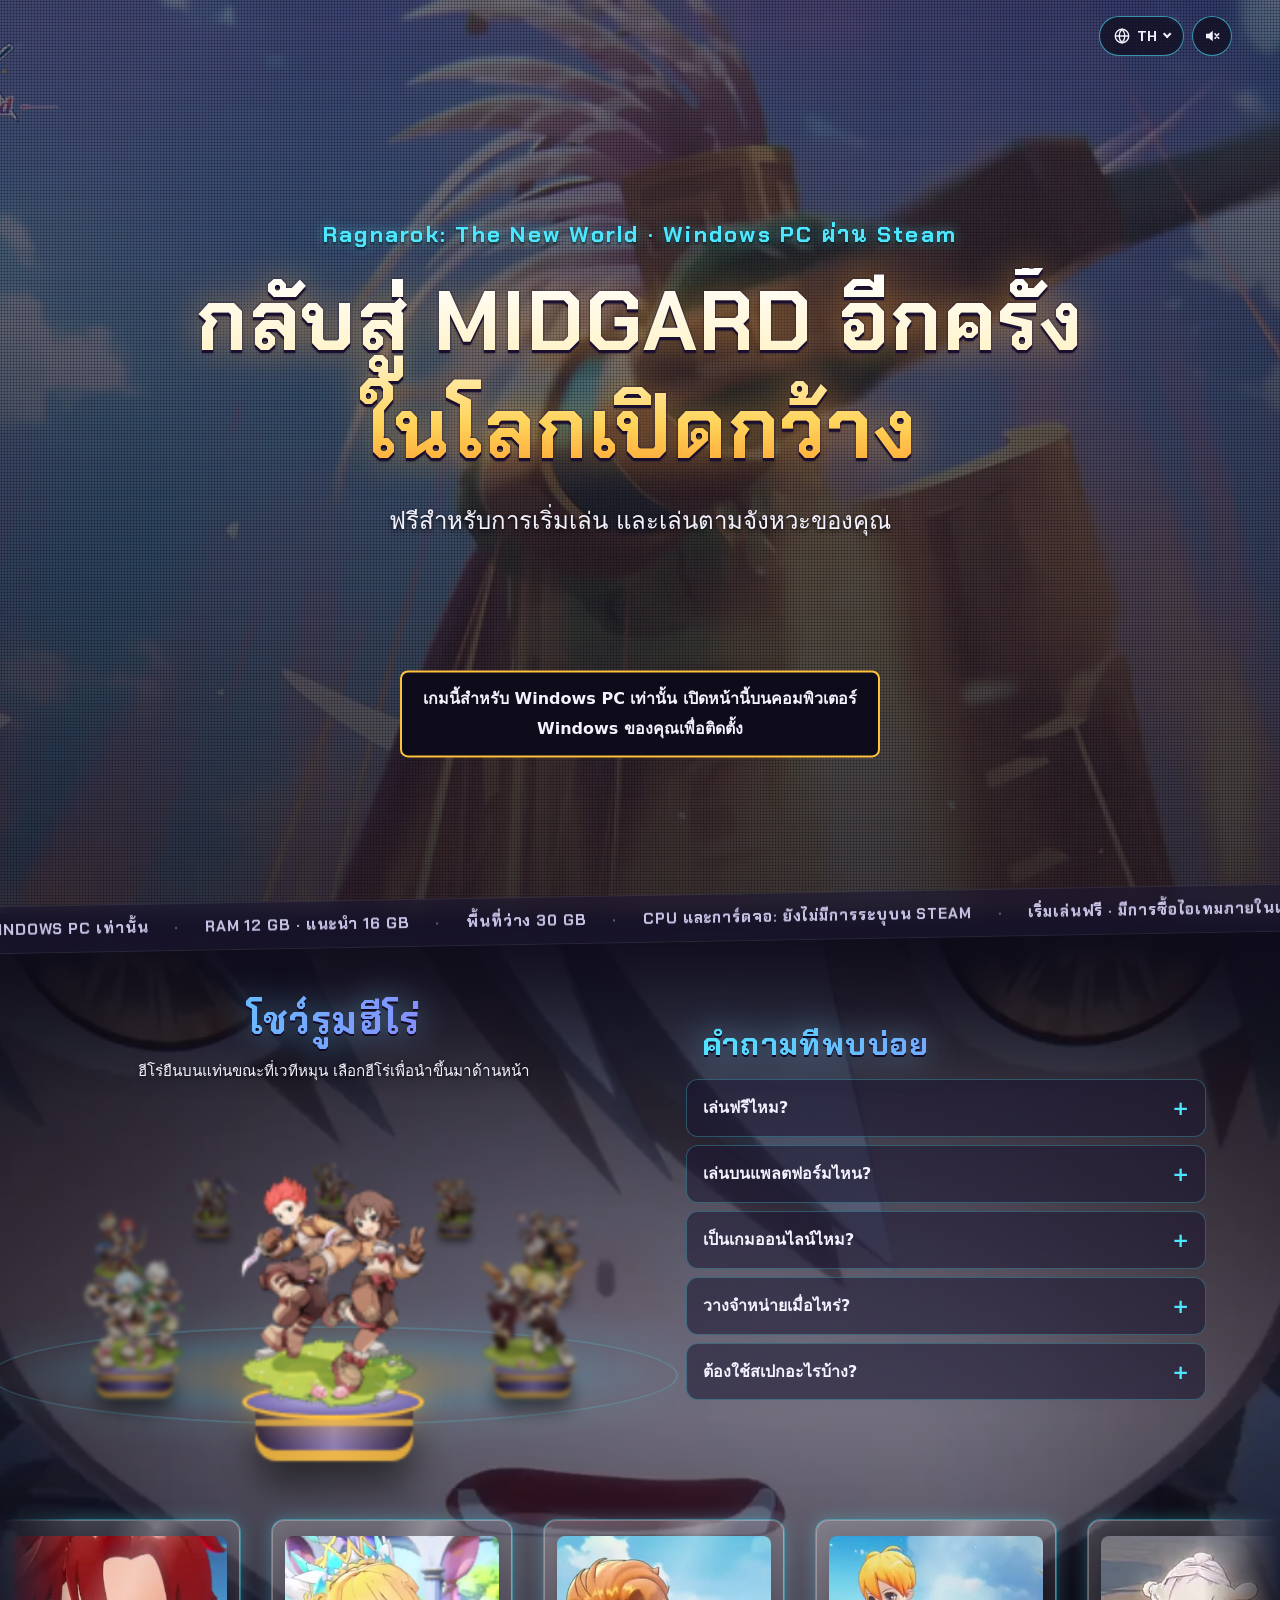
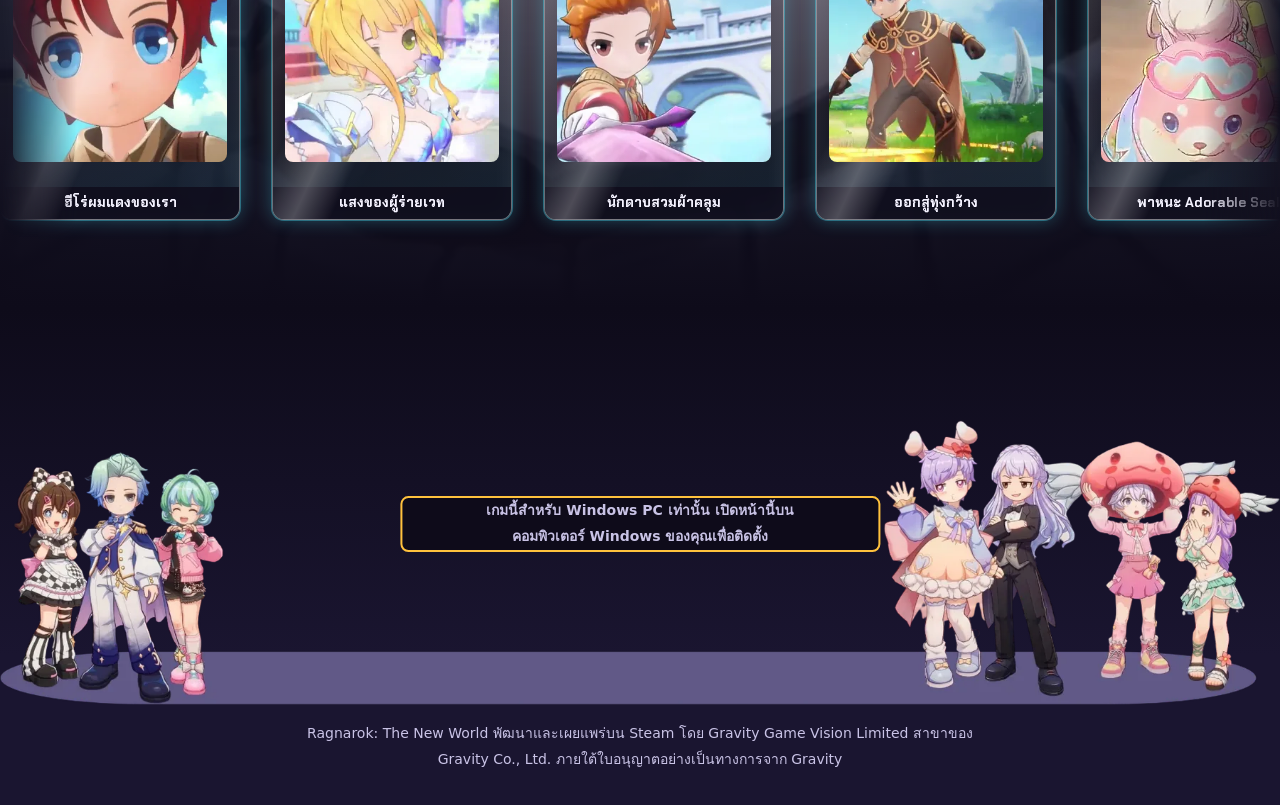
==== commit 87f50b61: "Perf: right-size showroom statues (halve their weight) The statue images were served at 757-1029px w" ====
--- a/index.html
+++ b/index.html
@@ -88,7 +88,7 @@
               <button type="button" class="statue-btn" data-slot="0" aria-pressed="true">
                 <span class="statue-face">
                   <span class="statue-body">
-                  <img class="statue-img" src="./assets/images/hero-1.webp?v=2" srcset="./assets/images/hero-1-sm.webp?v=2 379w, ./assets/images/hero-1.webp?v=2 757w" sizes="(max-width: 800px) 180px, 520px" width="757" height="960" loading="lazy" decoding="async" alt="นักสู้ผมแดงกับสาวผมน้ำตาลถือมีดสั้น">
+                  <img class="statue-img" src="./assets/images/hero-1.webp?v=3" srcset="./assets/images/hero-1-sm.webp?v=3 379w, ./assets/images/hero-1.webp?v=3 489w" sizes="(max-width: 800px) 180px, 230px" width="489" height="620" loading="lazy" decoding="async" alt="นักสู้ผมแดงกับสาวผมน้ำตาลถือมีดสั้น">
                   <span class="plinth" aria-hidden="true"></span>
                   </span>
                 </span>
@@ -98,7 +98,7 @@
               <button type="button" class="statue-btn" data-slot="1" aria-pressed="false">
                 <span class="statue-face">
                   <span class="statue-body">
-                  <img class="statue-img" src="./assets/images/hero-2.webp?v=2" srcset="./assets/images/hero-2-sm.webp?v=2 449w, ./assets/images/hero-2.webp?v=2 898w" sizes="(max-width: 800px) 180px, 520px" width="898" height="960" loading="lazy" decoding="async" alt="นักแม่นปืนผมทองสองคนถือปืนลูกโม่สีทอง">
+                  <img class="statue-img" src="./assets/images/hero-2.webp?v=3" srcset="./assets/images/hero-2-sm.webp?v=3 449w, ./assets/images/hero-2.webp?v=3 580w" sizes="(max-width: 800px) 180px, 230px" width="580" height="620" loading="lazy" decoding="async" alt="นักแม่นปืนผมทองสองคนถือปืนลูกโม่สีทอง">
                   <span class="plinth" aria-hidden="true"></span>
                   </span>
                 </span>
@@ -108,7 +108,7 @@
               <button type="button" class="statue-btn" data-slot="2" aria-pressed="false">
                 <span class="statue-face">
                   <span class="statue-body">
-                  <img class="statue-img" src="./assets/images/hero-3.webp?v=2" srcset="./assets/images/hero-3-sm.webp?v=2 430w, ./assets/images/hero-3.webp?v=2 861w" sizes="(max-width: 800px) 180px, 520px" width="861" height="960" loading="lazy" decoding="async" alt="สาวถือหนังสือกับเด็กชายในชุดคลุมสีส้ม พร้อมสัตว์เลี้ยงขนปุย">
+                  <img class="statue-img" src="./assets/images/hero-3.webp?v=3" srcset="./assets/images/hero-3-sm.webp?v=3 430w, ./assets/images/hero-3.webp?v=3 556w" sizes="(max-width: 800px) 180px, 230px" width="556" height="620" loading="lazy" decoding="async" alt="สาวถือหนังสือกับเด็กชายในชุดคลุมสีส้ม พร้อมสัตว์เลี้ยงขนปุย">
                   <span class="plinth" aria-hidden="true"></span>
                   </span>
                 </span>
@@ -118,7 +118,7 @@
               <button type="button" class="statue-btn" data-slot="3" aria-pressed="false">
                 <span class="statue-face">
                   <span class="statue-body">
-                  <img class="statue-img" src="./assets/images/hero-4.webp?v=2" srcset="./assets/images/hero-4-sm.webp?v=2 438w, ./assets/images/hero-4.webp?v=2 876w" sizes="(max-width: 800px) 180px, 520px" width="876" height="960" loading="lazy" decoding="async" alt="คู่พ่อค้ากับรถเข็น เหรียญ และหุ่นไม้">
+                  <img class="statue-img" src="./assets/images/hero-4.webp?v=3" srcset="./assets/images/hero-4-sm.webp?v=3 438w, ./assets/images/hero-4.webp?v=3 565w" sizes="(max-width: 800px) 180px, 230px" width="565" height="620" loading="lazy" decoding="async" alt="คู่พ่อค้ากับรถเข็น เหรียญ และหุ่นไม้">
                   <span class="plinth" aria-hidden="true"></span>
                   </span>
                 </span>
@@ -128,7 +128,7 @@
               <button type="button" class="statue-btn" data-slot="4" aria-pressed="false">
                 <span class="statue-face">
                   <span class="statue-body">
-                  <img class="statue-img" src="./assets/images/hero-5.webp?v=2" srcset="./assets/images/hero-5-sm.webp?v=2 461w, ./assets/images/hero-5.webp?v=2 922w" sizes="(max-width: 800px) 180px, 520px" width="922" height="960" loading="lazy" decoding="async" alt="คู่ถือไม้เท้ากับแมวน้ำสีชมพู">
+                  <img class="statue-img" src="./assets/images/hero-5.webp?v=3" srcset="./assets/images/hero-5-sm.webp?v=3 461w, ./assets/images/hero-5.webp?v=3 595w" sizes="(max-width: 800px) 180px, 230px" width="595" height="620" loading="lazy" decoding="async" alt="คู่ถือไม้เท้ากับแมวน้ำสีชมพู">
                   <span class="plinth" aria-hidden="true"></span>
                   </span>
                 </span>
@@ -138,7 +138,7 @@
               <button type="button" class="statue-btn" data-slot="5" aria-pressed="false">
                 <span class="statue-face">
                   <span class="statue-body">
-                  <img class="statue-img" src="./assets/images/hero-6.webp?v=2" srcset="./assets/images/hero-6-sm.webp?v=2 514w, ./assets/images/hero-6.webp?v=2 1029w" sizes="(max-width: 800px) 180px, 520px" width="1029" height="960" loading="lazy" decoding="async" alt="นักดาบผมทองกับอัศวินผมสีน้ำเงินถือดาบใหญ่">
+                  <img class="statue-img" src="./assets/images/hero-6.webp?v=3" srcset="./assets/images/hero-6-sm.webp?v=3 514w, ./assets/images/hero-6.webp?v=3 665w" sizes="(max-width: 800px) 180px, 230px" width="665" height="620" loading="lazy" decoding="async" alt="นักดาบผมทองกับอัศวินผมสีน้ำเงินถือดาบใหญ่">
                   <span class="plinth" aria-hidden="true"></span>
                   </span>
                 </span>
@@ -148,7 +148,7 @@
               <button type="button" class="statue-btn" data-slot="6" aria-pressed="false">
                 <span class="statue-face">
                   <span class="statue-body">
-                  <img class="statue-img" src="./assets/images/hero-7.webp?v=2" srcset="./assets/images/hero-7-sm.webp?v=2 372w, ./assets/images/hero-7.webp?v=2 745w" sizes="(max-width: 800px) 180px, 520px" width="745" height="960" loading="lazy" decoding="async" alt="คู่นักธนูถือธนูสีทอง และแอปเปิลบนลูกศร">
+                  <img class="statue-img" src="./assets/images/hero-7.webp?v=3" srcset="./assets/images/hero-7-sm.webp?v=3 372w, ./assets/images/hero-7.webp?v=3 481w" sizes="(max-width: 800px) 180px, 230px" width="481" height="620" loading="lazy" decoding="async" alt="คู่นักธนูถือธนูสีทอง และแอปเปิลบนลูกศร">
                   <span class="plinth" aria-hidden="true"></span>
                   </span>
                 </span>
@@ -158,7 +158,7 @@
               <button type="button" class="statue-btn" data-slot="7" aria-pressed="false">
                 <span class="statue-face">
                   <span class="statue-body">
-                  <img class="statue-img" src="./assets/images/hero-8.webp?v=2" srcset="./assets/images/hero-8-sm.webp?v=2 425w, ./assets/images/hero-8.webp?v=2 849w" sizes="(max-width: 800px) 180px, 520px" width="849" height="960" loading="lazy" decoding="async" alt="คู่ในผ้าคลุมสีเขียว ถือไม้เท้าวงแหวนและสนับมือ">
+                  <img class="statue-img" src="./assets/images/hero-8.webp?v=3" srcset="./assets/images/hero-8-sm.webp?v=3 425w, ./assets/images/hero-8.webp?v=3 549w" sizes="(max-width: 800px) 180px, 230px" width="549" height="620" loading="lazy" decoding="async" alt="คู่ในผ้าคลุมสีเขียว ถือไม้เท้าวงแหวนและสนับมือ">
                   <span class="plinth" aria-hidden="true"></span>
                   </span>
                 </span>
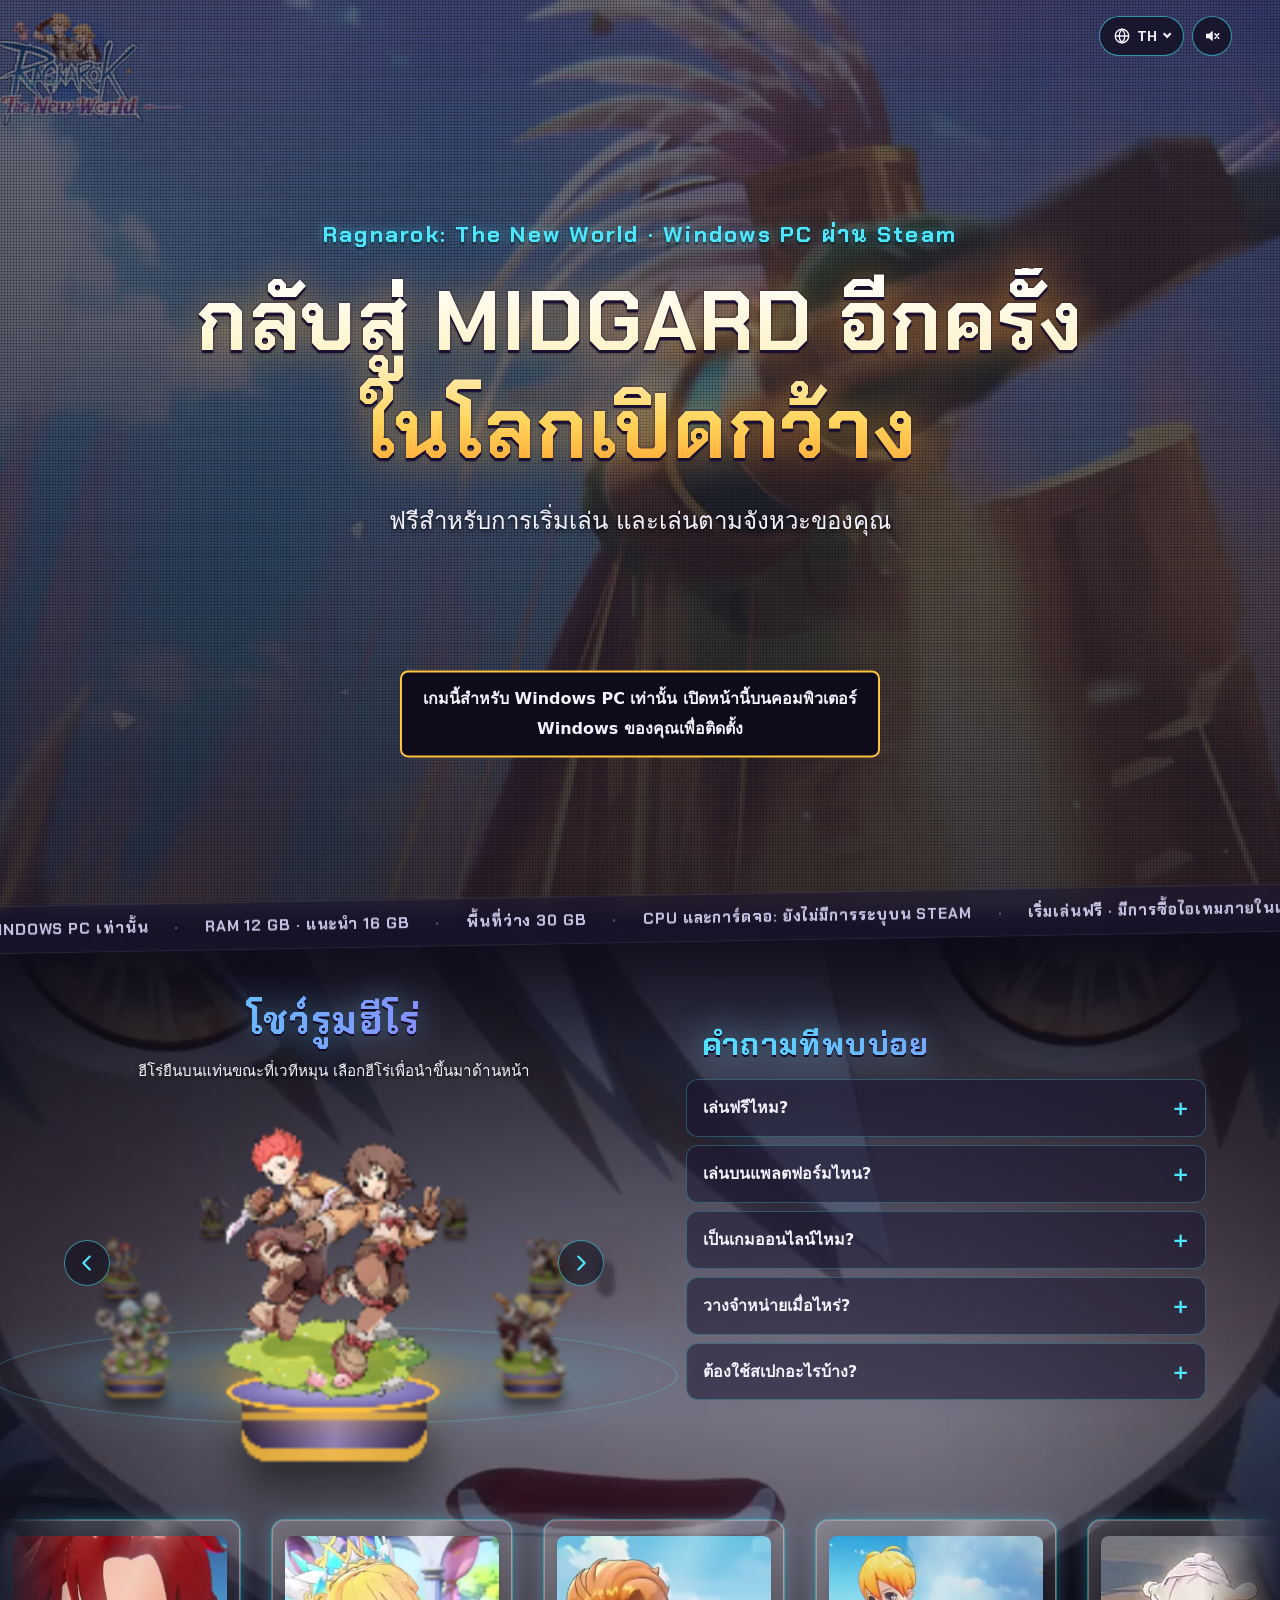
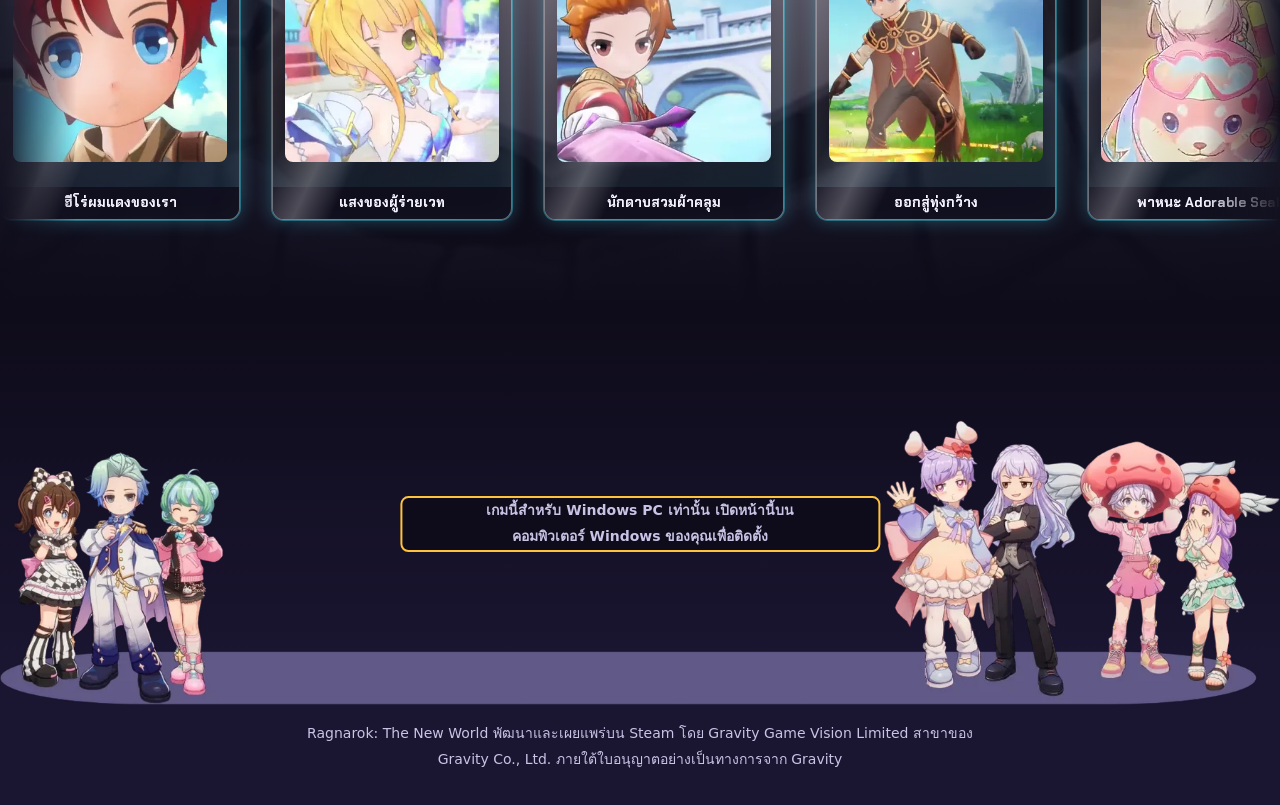
==== commit b890236a: "Hero logo swap, manual showroom with bigger front, showroom bg video - Bake the new official logo ov" ====
--- a/index.html
+++ b/index.html
@@ -25,8 +25,8 @@
   <main id="main" tabindex="-1">
     <section class="hero">
       <video class="hero-video" autoplay muted loop playsinline preload="metadata" width="1920" height="1080" poster="./assets/images/hero-poster.webp?v=2" aria-hidden="true" tabindex="-1">
-        <source src="./assets/videos/hero-trailer-mobile.mp4?v=2" type="video/mp4" media="(max-width: 800px)">
-        <source src="./assets/videos/hero-trailer.mp4?v=2" type="video/mp4">
+        <source src="./assets/videos/hero-trailer-mobile.mp4?v=4" type="video/mp4" media="(max-width: 800px)">
+        <source src="./assets/videos/hero-trailer.mp4?v=4" type="video/mp4">
       </video>
       <div class="hero-overlay"></div>
       <div class="hero-sparks" aria-hidden="true"><span></span><span></span><span></span><span></span><span></span><span></span><span></span><span></span><span></span><span></span></div>
@@ -76,11 +76,20 @@
     </section>
 
     <section class="showroom" aria-labelledby="show-title">
+      <video class="showroom-bg-video" autoplay muted loop playsinline preload="none" poster="./assets/images/showroom-bg.webp" aria-hidden="true" tabindex="-1">
+        <source src="./assets/videos/showroom-bg.mp4" type="video/mp4">
+      </video>
       <div class="show-grid">
         <div class="show-main">
           <h2 id="show-title">โชว์รูมฮีโร่</h2>
           <p class="muted">ฮีโร่ยืนบนแท่นขณะที่เวทีหมุน เลือกฮีโร่เพื่อนำขึ้นมาด้านหน้า</p>
           <div class="statue-stage">
+            <button type="button" class="statue-nav statue-nav--prev" aria-label="ก่อนหน้า">
+              <svg viewBox="0 0 24 24" width="22" height="22" aria-hidden="true" focusable="false"><path d="M15 5l-7 7 7 7" fill="none" stroke="currentColor" stroke-width="2.4" stroke-linecap="round" stroke-linejoin="round"/></svg>
+            </button>
+            <button type="button" class="statue-nav statue-nav--next" aria-label="ถัดไป">
+              <svg viewBox="0 0 24 24" width="22" height="22" aria-hidden="true" focusable="false"><path d="M9 5l7 7-7 7" fill="none" stroke="currentColor" stroke-width="2.4" stroke-linecap="round" stroke-linejoin="round"/></svg>
+            </button>
             <div class="show-floor" aria-hidden="true"></div>
             <div class="statue-tilt">
               <ul class="statue-ring">
--- a/style.min.css
+++ b/style.min.css
@@ -1 +1 @@
-@font-face{font-family:Chakra Petch;font-style:normal;font-weight:700;font-display:swap;src:url(./assets/fonts/chakra-petch-700-thai.woff2) format("woff2");unicode-range:U+02D7,U+0303,U+0331,U+0E01-0E5B,U+200C-200D,U+25CC}@font-face{font-family:Chakra Petch;font-style:normal;font-weight:700;font-display:swap;src:url(./assets/fonts/chakra-petch-700-latin.woff2) format("woff2");unicode-range:U+0000-00FF,U+0131,U+0152-0153,U+02BB-02BC,U+02C6,U+02DA,U+02DC,U+0304,U+0308,U+0329,U+2000-206F,U+20AC,U+2122,U+2191,U+2193,U+2212,U+2215,U+FEFF,U+FFFD}@font-face{font-family:Chakra Petch;font-style:normal;font-weight:700;font-display:swap;src:url(./assets/fonts/chakra-petch-700-vietnamese.woff2) format("woff2");unicode-range:U+0102-0103,U+0110-0111,U+0128-0129,U+0168-0169,U+01A0-01A1,U+01AF-01B0,U+0300-0301,U+0303-0304,U+0308-0309,U+0323,U+0329,U+1EA0-1EF9,U+20AB}*,*:before,*:after{box-sizing:border-box}:root{--bg: #0e0b1a;--surface: #1a1530;--text: #f4f2ff;--muted: #c9c3e6;--focus: #ffd27a;--neon-a: #4de8ff;--gold: #ffc23d;--gold-deep: #ff8a1f;--gold-light: #ffe08a;--gold-text: #2a1500;--indigo: #2a1766;--cjk: "Microsoft YaHei", "PingFang SC", "Noto Sans SC";--game-font: "Chakra Petch", system-ui, "Segoe UI", var(--cjk), sans-serif}html{font-size:100%;scroll-behavior:smooth}body{margin:0;font-family:system-ui,-apple-system,"Segoe UI","Noto Sans Thai","Sarabun",Roboto,Arial,var(--cjk),sans-serif;line-height:1.7;color:var(--text);background:var(--bg)}html[lang=th] body{line-height:1.85}[hidden]{display:none!important}.skip-link{position:absolute;inset-inline-start:1rem;top:-100px}.skip-link:focus{top:1rem;z-index:10;padding:.5rem 1rem;background:var(--text);color:var(--bg)}main:focus{outline:none}main{overflow-x:clip}:focus-visible{outline:3px solid var(--focus);outline-offset:3px}h1,h2,.eyebrow,.card-label{font-family:var(--game-font)}.hero{position:relative;display:grid;place-items:center;min-height:100vh;min-height:100svh;padding:4rem clamp(1rem,4vw,3rem) 3rem;overflow:hidden;text-align:center}.hero-video{position:absolute;inset:0;width:100%;height:100%;object-fit:cover}.hero-overlay{position:absolute;inset:0;background:radial-gradient(rgba(8,6,18,.5) .8px,transparent 1.1px) 0 0 / 3px 3px,linear-gradient(to bottom,#0e0b1a80,#0e0b1acc)}.hero-text{position:relative;max-width:60rem}.eyebrow{margin:0 0 .75rem;color:var(--neon-a);font-size:clamp(1.05rem,2.4vw,1.4rem);letter-spacing:.1em;text-shadow:0 0 12px rgba(77,232,255,.55),0 2px 3px rgba(0,0,0,.8)}h1{font-size:clamp(2.3rem,7.2vw,5.2rem);line-height:1.12;margin:0 0 .9rem;text-transform:uppercase;letter-spacing:.02em}.hero h1{color:#fff3c9;background:linear-gradient(180deg,#fff,#fff3c9 40%,#ffd35a 72%,#ff9a2a);-webkit-background-clip:text;background-clip:text;-webkit-text-fill-color:transparent;filter:drop-shadow(0 3px 0 #1a0f2e) drop-shadow(0 0 1px #1a0f2e) drop-shadow(0 0 18px rgba(255,170,60,.45))}html[lang=th] .hero h1{line-height:1.3}h2{font-size:clamp(1.6rem,3.8vw,2.4rem);line-height:1.4;margin:0 0 .5rem;text-shadow:0 0 16px rgba(255,194,61,.35)}.lead{font-size:clamp(1.15rem,2.2vw,1.5rem);margin:0 0 1.75rem;text-shadow:0 2px 4px rgba(0,0,0,.8)}.muted{color:var(--muted);font-size:.95rem;margin:0}.os-notice{position:absolute;z-index:2;top:50%;left:50%;width:min(30rem,calc(100vw - 2rem));margin:0;transform:translate(-50%,-50%);padding:.75rem 1rem;border:2px solid var(--gold);border-radius:8px;background:var(--bg);font-weight:700}.hero-sparks span{position:absolute;bottom:-12px;width:6px;height:6px;border-radius:50%;background:var(--gold);box-shadow:0 0 8px var(--gold),0 0 16px var(--gold);opacity:0;animation:spark-rise 7s linear infinite}.hero-sparks span:nth-child(1){left:6%;animation-delay:0s}.hero-sparks span:nth-child(2){left:16%;animation-delay:-2.5s;animation-duration:9s;background:var(--neon-a);box-shadow:0 0 10px var(--neon-a)}.hero-sparks span:nth-child(3){left:27%;animation-delay:-5s}.hero-sparks span:nth-child(4){left:38%;animation-delay:-1.2s;animation-duration:8s;background:var(--gold);box-shadow:0 0 10px var(--gold)}.hero-sparks span:nth-child(5){left:49%;animation-delay:-3.8s;animation-duration:10s}.hero-sparks span:nth-child(6){left:58%;animation-delay:-6.1s;background:var(--neon-a);box-shadow:0 0 10px var(--neon-a)}.hero-sparks span:nth-child(7){left:68%;animation-delay:-.7s;animation-duration:8.5s}.hero-sparks span:nth-child(8){left:78%;animation-delay:-4.4s;background:var(--gold);box-shadow:0 0 10px var(--gold)}.hero-sparks span:nth-child(9){left:87%;animation-delay:-2s;animation-duration:9.5s}.hero-sparks span:nth-child(10){left:95%;animation-delay:-5.6s;background:var(--neon-a);box-shadow:0 0 10px var(--neon-a)}@keyframes spark-rise{0%{transform:translate(0) scale(.6);opacity:0}10%{opacity:1}50%{transform:translate(18px,-50vh) scale(1)}90%{opacity:.8}to{transform:translate(-10px,-100vh) scale(.4);opacity:0}}.cta-wrap.is-blocked:before,.cta-wrap.is-blocked .orb-ring,.cta-wrap.is-blocked .orb-fire{display:none}.cta-wrap{--orb: clamp(150px, 42vw, 190px);position:relative;display:grid;place-items:center;width:var(--orb);height:var(--orb);margin:calc(var(--orb) * .4) auto calc(var(--orb) * .3)}.orb-fire{position:absolute;z-index:2;left:50%;top:50%;width:calc(var(--orb) * 2.3);height:calc(var(--orb) * 2.6);transform:translate(-50%,-56%);pointer-events:none;-webkit-mask-image:radial-gradient(circle closest-side at 50% 56%,transparent 0 33%,rgba(0,0,0,.55) 39%,#000 45%);mask-image:radial-gradient(circle closest-side at 50% 56%,transparent 0 33%,rgba(0,0,0,.55) 39%,#000 45%)}.cta-wrap:before{content:"";position:absolute;inset:0;border-radius:50%;border:3px solid #ff8a1f;animation:orb-ripple 2.2s ease-out infinite}.orb-ring{position:absolute;inset:-6px;border-radius:50%;background:conic-gradient(#ff3d00,#ffb300,#ff6a00,#ffe066,#ff2a00,#ff9100,#ff3d00);filter:blur(2px);animation:orb-spin 1.6s linear infinite,ring-flicker .9s steps(3) infinite}.cta-orb{position:relative;z-index:1;display:flex;flex-direction:column;align-items:center;justify-content:center;width:100%;height:100%;border-radius:50%;background:radial-gradient(circle at 50% 38%,#fff7d1,#ffd23f 32%,#ff9a1f,#e8541a);color:var(--gold-text);font-family:var(--game-font);font-weight:700;line-height:1.1;text-align:center;text-decoration:none;box-shadow:0 0 0 4px #3c0a008c,0 0 30px #ff9a1f,0 0 80px #ff500099,inset 0 -14px 26px #aa1e0073;animation:orb-flicker 1.4s ease-in-out infinite;transition:transform .2s ease}.orb-main{font-size:clamp(2rem,7vw,2.6rem);line-height:1;text-transform:uppercase;letter-spacing:.04em;text-shadow:0 2px 0 rgba(255,255,255,.6),0 4px 0 rgba(90,40,0,.3)}.orb-now{display:inline-block;margin-top:.2rem;padding:.05rem .7rem .15rem;border-radius:10px;background:var(--indigo);color:var(--gold-light);font-size:clamp(1.35rem,4.6vw,1.7rem);line-height:1.2;text-transform:uppercase;letter-spacing:.08em;box-shadow:0 3px #120a33,0 0 12px #ff781e99;transform:rotate(-7deg);animation:now-wiggle 1.8s ease-in-out infinite}.orb-sub{margin-top:.75rem;font-size:clamp(.9rem,3vw,1.02rem);letter-spacing:.02em}@keyframes now-wiggle{0%,70%,to{transform:rotate(-7deg) scale(1)}78%{transform:rotate(5deg) scale(1.12)}86%{transform:rotate(-10deg) scale(1.06)}94%{transform:rotate(-5deg) scale(1.1)}}.cta-orb:hover{transform:scale(1.08)}.cta-orb:active{transform:scale(.96)}.cta-wrap:hover .orb-ring{animation-duration:.8s,.5s}.cta-orb:focus-visible{outline-color:var(--neon-a);outline-offset:10px}@keyframes orb-spin{to{transform:rotate(360deg)}}@keyframes orb-ripple{0%{transform:scale(1);opacity:.9}to{transform:scale(1.6);opacity:0}}@keyframes ring-flicker{0%{opacity:1}33%{opacity:.75}66%{opacity:.95}}@keyframes orb-flicker{0%,to{box-shadow:0 0 0 4px #3c0a008c,0 0 30px #ff9a1f,0 0 80px #ff500099,inset 0 -14px 26px #aa1e0073}25%{box-shadow:0 0 0 4px #3c0a008c,0 0 42px #ffb03a,0 0 110px #ff5a00bf,inset 0 -10px 22px #aa1e0066}55%{box-shadow:0 0 0 4px #3c0a008c,0 0 26px #ff8a1f,0 0 70px #ff3c008c,inset 0 -16px 28px #aa1e0080}80%{box-shadow:0 0 0 4px #3c0a008c,0 0 48px #ffc04d,0 0 120px #ff6400cc,inset 0 -12px 24px #aa1e006b}}.hero{--flow-logo-w: clamp(160px, 20vw, 260px);padding-top:calc(3.2rem + var(--flow-logo-w) * .575 + 1rem)}.hero-logo{position:absolute;z-index:1;top:3.2rem;left:50%;width:var(--flow-logo-w);height:auto;transform:translate(-50%);filter:drop-shadow(0 2px 8px rgba(14,11,26,.6))}@media (min-width: 1000px) and (min-aspect-ratio: 3/2){.hero{padding-top:4rem}.hero-logo{top:0;left:1.25vw;width:16vw;transform:none}}.top-tools{position:absolute;top:1rem;right:clamp(.75rem,4vw,3rem);z-index:3;display:flex;align-items:flex-start;gap:.5rem}.lang-menu{position:relative}.lang-menu summary,.sound-toggle{display:inline-flex;align-items:center;gap:.35rem;min-height:2.5rem;padding:.35rem .8rem;border:1px solid rgba(77,232,255,.6);border-radius:999px;background:#0e0b1ab3;color:var(--text);font-family:var(--game-font);font-size:.9rem;line-height:1;cursor:pointer;transition:box-shadow .2s ease,border-color .2s ease}.lang-menu summary{list-style:none}.lang-menu summary::-webkit-details-marker{display:none}.lang-menu summary:after{content:"";width:.4rem;height:.4rem;margin-left:.1rem;border-right:2px solid currentColor;border-bottom:2px solid currentColor;transform:translateY(-2px) rotate(45deg)}.lang-menu[open] summary:after{transform:translateY(1px) rotate(-135deg)}.sound-toggle{justify-content:center;min-width:2.5rem;padding:.35rem}.lang-menu summary:hover,.sound-toggle:hover{border-color:var(--neon-a);box-shadow:0 0 10px #4de8ff99}.sound-toggle[aria-pressed=true]{border-color:var(--gold);color:var(--gold);box-shadow:0 0 12px #ffc23d8c}.sound-toggle .ico-on,.sound-toggle[aria-pressed=true] .ico-off{display:none}.sound-toggle[aria-pressed=true] .ico-on{display:block}.ico{display:block;flex:none}.lang-list{position:absolute;top:calc(100% + .4rem);right:0;min-width:11rem;margin:0;padding:.35rem;list-style:none;border:1px solid rgba(77,232,255,.5);border-radius:12px;background:#0e0b1af2;box-shadow:0 10px 30px #00000080,0 0 18px #4de8ff33;text-align:start}.lang-list a{display:block;padding:.5rem .75rem;border-radius:8px;color:var(--text);text-decoration:none;line-height:1.4}.lang-list a:hover{background:#4de8ff1f}.lang-list a[aria-current=page]{background:var(--gold);color:var(--gold-text);font-weight:700}.sr-only{position:absolute;width:1px;height:1px;margin:-1px;padding:0;overflow:hidden;clip:rect(0 0 0 0);white-space:nowrap;border:0}.orb-now.orb-now--long{padding-inline:.5rem;font-size:clamp(.85rem,3vw,1.05rem);letter-spacing:.03em}.info-ticker{position:relative;z-index:4;margin:-1.2rem -1rem;overflow:hidden;border-top:1px solid rgba(255,255,255,.08);border-bottom:1px solid rgba(255,255,255,.08);background:#1a15309e;-webkit-backdrop-filter:blur(8px);backdrop-filter:blur(8px);transform:rotate(-1deg)}.ticker-track{display:flex;width:max-content;margin:0;padding:0;list-style:none;animation:ticker-run 60s linear infinite}.info-ticker:hover .ticker-track{animation-play-state:paused}@keyframes ticker-run{to{transform:translate(-50%)}}.ticker-track li{display:flex;align-items:center;padding:.55rem 0;color:var(--muted);font-family:var(--game-font);font-size:clamp(.82rem,1.4vw,.95rem);font-weight:700;letter-spacing:.06em;text-transform:uppercase;white-space:nowrap}.ticker-track li:after{content:"\b7";margin:0 1.6rem;color:#c9c3e673}.showroom{--sw: clamp(68px, 7vw, 104px);--sr: calc(var(--sw) * 2.4);--vw: clamp(150px, 19vw, 240px);--vr: calc(var(--vw) * 2.05);padding:clamp(2.5rem,6vw,4.5rem) 0 clamp(1.5rem,4vw,3rem);overflow:hidden;text-align:center;background:linear-gradient(to bottom,var(--bg) 0%,rgba(14,11,26,.55) 18%,rgba(14,11,26,.45) 50%,rgba(14,11,26,.7) 78%,var(--bg) 100%),url(./assets/images/showroom-bg.webp) center 30% / cover no-repeat,var(--bg)}.showroom h2,.showroom .muted{padding:0 1rem}.showroom .muted{color:var(--text);text-shadow:0 1px 4px rgba(0,0,0,.8)}.show-grid{display:grid;grid-template-columns:1fr;gap:clamp(1.25rem,4vw,2.75rem);max-width:1180px;margin:0 auto;align-items:center}.show-main{min-width:0}.faq-col{min-width:0;text-align:left;padding:0 clamp(1rem,3vw,1.5rem)}@media (min-width: 900px){.show-grid{grid-template-columns:minmax(0,1fr) minmax(0,1fr)}}.faq-title{font-family:var(--game-font);font-size:clamp(1.3rem,3.2vw,1.9rem);line-height:1.15;margin:0 0 1rem;color:var(--text)}.showroom h2,.faq-title{text-transform:uppercase;letter-spacing:.045em;font-weight:700;text-shadow:none;background-image:linear-gradient(100deg,#4de8ff,#8f7dff 36%,#ff7ae0 62%,#ffc23d);background-size:220% auto;-webkit-background-clip:text;background-clip:text;-webkit-text-fill-color:transparent;color:transparent;filter:drop-shadow(0 2px 0 #140a28) drop-shadow(0 0 16px rgba(120,200,255,.5))}@media (prefers-reduced-motion: no-preference){.showroom h2,.faq-title{animation:show-shimmer 7s ease-in-out infinite}}@keyframes show-shimmer{0%,to{background-position:0% 50%}50%{background-position:100% 50%}}.faq-list{display:flex;flex-direction:column;gap:.55rem}.faq-item{border:1px solid rgba(77,232,255,.28);border-radius:12px;background:#1a15308c;overflow:hidden}.faq-item summary{list-style:none;cursor:pointer;padding:.8rem 1rem;font-weight:700;color:var(--text);display:flex;align-items:center;justify-content:space-between;gap:1rem}.faq-item summary::-webkit-details-marker{display:none}.faq-item summary:after{content:"+";flex:none;color:var(--neon-a);font-weight:700;font-size:1.25rem;line-height:1}.faq-item[open] summary{color:var(--gold)}.faq-item[open] summary:after{content:"\2212"}.faq-item p{margin:0;padding:0 1rem 1rem;color:var(--muted);line-height:1.6}.statue-stage{position:relative;height:calc(var(--sw) * 3.8);margin-top:.5rem;perspective:calc(var(--sw) * 6.8);perspective-origin:50% 0%}.show-floor{position:absolute;left:50%;bottom:calc(var(--sw) * .1);width:calc(var(--sr) * 3.2);height:calc(var(--sw) * 1.1);transform:translate(-50%);border-radius:50%;background:radial-gradient(ellipse at center,#ffc23d47,#4de8ff24 45%,#0e0b1a00 72%);box-shadow:inset 0 0 0 2px #4de8ff33,0 0 40px #4de8ff1a}.statue-tilt{position:absolute;inset:0;transform-style:preserve-3d;transform:rotateX(-10deg)}.statue-ring{position:absolute;left:50%;bottom:calc(var(--sw) * 1.5);width:var(--sw);height:calc(var(--sw) * 1.6);margin:0 0 0 calc(var(--sw) / -2);padding:0;list-style:none;transform-style:preserve-3d;will-change:transform;transition:transform 2.2s cubic-bezier(.45,.05,.25,1)}.statue{position:absolute;inset:0;transform-style:preserve-3d;transform:rotateY(var(--a)) translateZ(var(--sr))}.statue:nth-child(1){--a: 0deg}.statue:nth-child(2){--a: 45deg}.statue:nth-child(3){--a: 90deg}.statue:nth-child(4){--a: 135deg}.statue:nth-child(5){--a: 180deg}.statue:nth-child(6){--a: 225deg}.statue:nth-child(7){--a: 270deg}.statue:nth-child(8){--a: 315deg}.statue-btn{display:block;width:100%;height:100%;transform-style:preserve-3d;padding:0;border:0;background:none;color:inherit;font:inherit;cursor:pointer}.statue-btn:focus-visible{outline-offset:4px}.statue-face{display:flex;flex-direction:column;align-items:center;justify-content:flex-end;width:100%;height:100%;transform:rotateY(calc(-1 * var(--a))) rotateX(10deg);transform-origin:50% 100%;will-change:transform;transition:transform 2.2s cubic-bezier(.45,.05,.25,1)}.statue-body{--s: .5;display:flex;flex-direction:column;align-items:center;width:100%;transform:scale(var(--s));transform-origin:50% 100%;will-change:transform,filter;transition:transform 2.2s cubic-bezier(.45,.05,.25,1),filter 1.2s ease}.showroom:not(.is-ready) .statue-body,.showroom:not(.is-ready) .statue-face,.showroom:not(.is-ready) .statue-ring{transition:none}.statue[data-dist="0"] .statue-body{--s: 1.45}.statue[data-dist="1"] .statue-body{--s: .8;filter:blur(2px) brightness(.7)}.statue[data-dist="2"] .statue-body{--s: .66;filter:blur(3.5px) brightness(.55)}.statue[data-dist="3"] .statue-body,.statue[data-dist="4"] .statue-body{--s: .56;filter:blur(5px) brightness(.45)}.statue-img{position:relative;z-index:1;display:block;width:auto;max-width:140%;height:calc(var(--sw) * 1.2);margin-bottom:calc(var(--sw) * -.1);object-fit:contain}.plinth{position:relative;display:block;width:80%;height:calc(var(--sw) * .3);margin-top:calc(var(--sw) * .07);border-radius:0 0 10px 10px;background:linear-gradient(90deg,#241d3f,#4f4378 22%,#8a7cc0,#4f4378 78%,#241d3f);box-shadow:inset 0 -5px #ffc23dd9,0 12px 18px #0000008c}.plinth:before{content:"";position:absolute;top:calc(var(--sw) * -.07);right:-5%;left:-5%;height:calc(var(--sw) * .14);border-radius:50%;background:radial-gradient(ellipse at 50% 40%,#c9c1ee,#7c6fb4 65%,#4f4378);box-shadow:0 0 0 2px var(--gold)}.plinth:after{content:"";position:absolute;top:30%;right:0;left:0;height:3px;background:#ffc23db3}.statue[data-dist="0"] .plinth:before{box-shadow:0 0 0 2px var(--gold),0 0 18px #ffc23de6,0 -10px 40px #ffc23d59}.vitrine-marquee{margin-top:3.5rem;padding:30px 0 40px;overflow:hidden;-webkit-mask-image:linear-gradient(90deg,transparent,#000 6%,#000 94%,transparent);mask-image:linear-gradient(90deg,transparent,#000 6%,#000 94%,transparent)}.vitrine-track{display:flex;width:max-content;margin:0;padding:0;list-style:none;animation:vitrine-run 34s linear infinite}.vitrine-marquee:hover .vitrine-track,.vitrine-marquee:focus-within .vitrine-track{animation-play-state:paused}@keyframes vitrine-run{to{transform:translate(-50%)}}.vit-item{flex:0 0 auto;width:var(--vw);height:calc(var(--vw) * 1.25);margin-right:clamp(1rem,3vw,2rem);animation:vitrine-float 3.4s ease-in-out infinite}.vit-item:nth-child(2n){animation-delay:-1.7s}.vit-item:nth-child(3n){animation-duration:2.9s}@keyframes vitrine-float{0%,to{transform:translateY(0) rotate(-2.5deg)}42%{transform:translateY(-20px) rotate(2.5deg)}46%{transform:translateY(-20px) rotate(4deg)}50%{transform:translateY(-20px) rotate(1deg)}54%{transform:translateY(-20px) rotate(3.5deg)}58%{transform:translateY(-19px) rotate(2deg)}}.vitrine{position:relative;display:block;width:100%;height:100%;padding:0;overflow:hidden;border:1px solid rgba(255,255,255,.35);border-radius:12px;background:linear-gradient(160deg,#ffffff2e,#ffffff0a 45%,#4de8ff1a);box-shadow:0 0 0 1px #4de8ff59,0 0 18px #4de8ff4d,inset 0 0 22px #ffffff14;color:var(--text);font:inherit;cursor:pointer;transition:box-shadow .4s ease,border-color .4s ease}.vitrine .card-video{position:absolute;top:5%;left:5%;width:90%;height:76%;object-fit:cover;border-radius:8px}.vitrine:after{content:"";position:absolute;inset:0;background:linear-gradient(115deg,transparent 30%,rgba(255,255,255,.26) 42%,transparent 52%);pointer-events:none}.vitrine .card-label{position:absolute;right:0;bottom:0;left:0;padding:.45rem .4rem;background:#0e0b1acc;font-family:var(--game-font);font-size:.85rem;line-height:1.3}.vitrine:hover{border-color:var(--neon-a);box-shadow:0 0 0 1px var(--neon-a),0 0 26px #4de8ff99}.vitrine[aria-pressed=true]{border-color:var(--gold);box-shadow:0 0 0 1px var(--gold),0 0 24px #ffc23db3,0 0 60px #ff8a1f59}.vitrine[aria-pressed=true] .card-label{color:var(--gold)}.site-footer{padding:0 0 1.75rem;font-size:.875rem;color:var(--muted);background:linear-gradient(to bottom,var(--bg) 0%,var(--surface) 70%);text-align:center}.site-footer p{margin:.25rem auto;max-width:48rem;padding:0 clamp(1rem,4vw,3rem)}.footer-stage{position:relative;display:flex;flex-direction:column;align-items:center;max-width:1800px;margin:0 auto 1rem;padding-top:1rem}.footer-crew{display:block;width:100%;height:auto}.cta-wrap--footer{margin:calc(var(--orb) * .5) auto .5rem}@media (min-width: 800px){.footer-stage{padding-top:7rem}.cta-wrap--footer{--orb: clamp(150px, 14vw, 200px);position:absolute;bottom:24%;left:50%;margin:0;transform:translate(-50%)}}@media (max-width: 800px){.hero-sparks{display:none}.statue[data-dist="1"] .statue-body{filter:brightness(.7)}.statue[data-dist="2"] .statue-body{filter:brightness(.55)}.statue[data-dist="3"] .statue-body,.statue[data-dist="4"] .statue-body{filter:brightness(.45)}.statue-body{will-change:transform}.vit-item{animation-name:vitrine-bob}.info-ticker{-webkit-backdrop-filter:none;backdrop-filter:none;background:#1a1530d9}}@keyframes vitrine-bob{0%,to{transform:translateY(0)}50%{transform:translateY(-14px)}}@media (prefers-reduced-motion: reduce){html{scroll-behavior:auto}.hero-sparks{display:none}.cta-wrap:before,.orb-ring,.cta-orb,.orb-now{animation:none}.orb-fire{display:none}.statue-ring,.statue-face,.statue-body,.vitrine,.cta-orb{transition:none}.ticker-track{animation:none;flex-wrap:wrap;width:auto;justify-content:center}.ticker-track .ticker-clone{display:none}.vitrine-marquee{-webkit-mask-image:none;mask-image:none}.vitrine-track{animation:none;width:auto;flex-wrap:wrap;justify-content:center;gap:1rem;padding:0 1rem}.vit-item{animation:none;margin-right:0}.vitrine-track .vit-clone{display:none}}@media (pointer: fine){html{cursor:url(./assets/images/cursor.png) 19 7,auto}a,button,summary,.statue-btn,.vitrine{cursor:url(./assets/images/cursor-hover.png) 19 7,pointer}}
+@font-face{font-family:Chakra Petch;font-style:normal;font-weight:700;font-display:swap;src:url(./assets/fonts/chakra-petch-700-thai.woff2) format("woff2");unicode-range:U+02D7,U+0303,U+0331,U+0E01-0E5B,U+200C-200D,U+25CC}@font-face{font-family:Chakra Petch;font-style:normal;font-weight:700;font-display:swap;src:url(./assets/fonts/chakra-petch-700-latin.woff2) format("woff2");unicode-range:U+0000-00FF,U+0131,U+0152-0153,U+02BB-02BC,U+02C6,U+02DA,U+02DC,U+0304,U+0308,U+0329,U+2000-206F,U+20AC,U+2122,U+2191,U+2193,U+2212,U+2215,U+FEFF,U+FFFD}@font-face{font-family:Chakra Petch;font-style:normal;font-weight:700;font-display:swap;src:url(./assets/fonts/chakra-petch-700-vietnamese.woff2) format("woff2");unicode-range:U+0102-0103,U+0110-0111,U+0128-0129,U+0168-0169,U+01A0-01A1,U+01AF-01B0,U+0300-0301,U+0303-0304,U+0308-0309,U+0323,U+0329,U+1EA0-1EF9,U+20AB}*,*:before,*:after{box-sizing:border-box}:root{--bg: #0e0b1a;--surface: #1a1530;--text: #f4f2ff;--muted: #c9c3e6;--focus: #ffd27a;--neon-a: #4de8ff;--gold: #ffc23d;--gold-deep: #ff8a1f;--gold-light: #ffe08a;--gold-text: #2a1500;--indigo: #2a1766;--cjk: "Microsoft YaHei", "PingFang SC", "Noto Sans SC";--game-font: "Chakra Petch", system-ui, "Segoe UI", var(--cjk), sans-serif}html{font-size:100%;scroll-behavior:smooth}body{margin:0;font-family:system-ui,-apple-system,"Segoe UI","Noto Sans Thai","Sarabun",Roboto,Arial,var(--cjk),sans-serif;line-height:1.7;color:var(--text);background:var(--bg)}html[lang=th] body{line-height:1.85}[hidden]{display:none!important}.skip-link{position:absolute;inset-inline-start:1rem;top:-100px}.skip-link:focus{top:1rem;z-index:10;padding:.5rem 1rem;background:var(--text);color:var(--bg)}main:focus{outline:none}main{overflow-x:clip}:focus-visible{outline:3px solid var(--focus);outline-offset:3px}h1,h2,.eyebrow,.card-label{font-family:var(--game-font)}.hero{position:relative;display:grid;place-items:center;min-height:100vh;min-height:100svh;padding:4rem clamp(1rem,4vw,3rem) 3rem;overflow:hidden;text-align:center}.hero-video{position:absolute;inset:0;width:100%;height:100%;object-fit:cover;object-position:14% 46%}@media (max-width: 800px){.hero-video{object-position:0% 38%}}.hero-overlay{position:absolute;inset:0;background:radial-gradient(rgba(8,6,18,.5) .8px,transparent 1.1px) 0 0 / 3px 3px,linear-gradient(to bottom,#0e0b1a80,#0e0b1acc)}.hero-text{position:relative;max-width:60rem}.eyebrow{margin:0 0 .75rem;color:var(--neon-a);font-size:clamp(1.05rem,2.4vw,1.4rem);letter-spacing:.1em;text-shadow:0 0 12px rgba(77,232,255,.55),0 2px 3px rgba(0,0,0,.8)}h1{font-size:clamp(2.3rem,7.2vw,5.2rem);line-height:1.12;margin:0 0 .9rem;text-transform:uppercase;letter-spacing:.02em}.hero h1{color:#fff3c9;background:linear-gradient(180deg,#fff,#fff3c9 40%,#ffd35a 72%,#ff9a2a);-webkit-background-clip:text;background-clip:text;-webkit-text-fill-color:transparent;filter:drop-shadow(0 3px 0 #1a0f2e) drop-shadow(0 0 1px #1a0f2e) drop-shadow(0 0 18px rgba(255,170,60,.45))}html[lang=th] .hero h1{line-height:1.3}h2{font-size:clamp(1.6rem,3.8vw,2.4rem);line-height:1.4;margin:0 0 .5rem;text-shadow:0 0 16px rgba(255,194,61,.35)}.lead{font-size:clamp(1.15rem,2.2vw,1.5rem);margin:0 0 1.75rem;text-shadow:0 2px 4px rgba(0,0,0,.8)}.muted{color:var(--muted);font-size:.95rem;margin:0}.os-notice{position:absolute;z-index:2;top:50%;left:50%;width:min(30rem,calc(100vw - 2rem));margin:0;transform:translate(-50%,-50%);padding:.75rem 1rem;border:2px solid var(--gold);border-radius:8px;background:var(--bg);font-weight:700}.hero-sparks span{position:absolute;bottom:-12px;width:6px;height:6px;border-radius:50%;background:var(--gold);box-shadow:0 0 8px var(--gold),0 0 16px var(--gold);opacity:0;animation:spark-rise 7s linear infinite}.hero-sparks span:nth-child(1){left:6%;animation-delay:0s}.hero-sparks span:nth-child(2){left:16%;animation-delay:-2.5s;animation-duration:9s;background:var(--neon-a);box-shadow:0 0 10px var(--neon-a)}.hero-sparks span:nth-child(3){left:27%;animation-delay:-5s}.hero-sparks span:nth-child(4){left:38%;animation-delay:-1.2s;animation-duration:8s;background:var(--gold);box-shadow:0 0 10px var(--gold)}.hero-sparks span:nth-child(5){left:49%;animation-delay:-3.8s;animation-duration:10s}.hero-sparks span:nth-child(6){left:58%;animation-delay:-6.1s;background:var(--neon-a);box-shadow:0 0 10px var(--neon-a)}.hero-sparks span:nth-child(7){left:68%;animation-delay:-.7s;animation-duration:8.5s}.hero-sparks span:nth-child(8){left:78%;animation-delay:-4.4s;background:var(--gold);box-shadow:0 0 10px var(--gold)}.hero-sparks span:nth-child(9){left:87%;animation-delay:-2s;animation-duration:9.5s}.hero-sparks span:nth-child(10){left:95%;animation-delay:-5.6s;background:var(--neon-a);box-shadow:0 0 10px var(--neon-a)}@keyframes spark-rise{0%{transform:translate(0) scale(.6);opacity:0}10%{opacity:1}50%{transform:translate(18px,-50vh) scale(1)}90%{opacity:.8}to{transform:translate(-10px,-100vh) scale(.4);opacity:0}}.cta-wrap.is-blocked:before,.cta-wrap.is-blocked .orb-ring,.cta-wrap.is-blocked .orb-fire{display:none}.cta-wrap{--orb: clamp(150px, 42vw, 190px);position:relative;display:grid;place-items:center;width:var(--orb);height:var(--orb);margin:calc(var(--orb) * .4) auto calc(var(--orb) * .3)}.orb-fire{position:absolute;z-index:2;left:50%;top:50%;width:calc(var(--orb) * 2.3);height:calc(var(--orb) * 2.6);transform:translate(-50%,-56%);pointer-events:none;-webkit-mask-image:radial-gradient(circle closest-side at 50% 56%,transparent 0 33%,rgba(0,0,0,.55) 39%,#000 45%);mask-image:radial-gradient(circle closest-side at 50% 56%,transparent 0 33%,rgba(0,0,0,.55) 39%,#000 45%)}.cta-wrap:before{content:"";position:absolute;inset:0;border-radius:50%;border:3px solid #ff8a1f;animation:orb-ripple 2.2s ease-out infinite}.orb-ring{position:absolute;inset:-6px;border-radius:50%;background:conic-gradient(#ff3d00,#ffb300,#ff6a00,#ffe066,#ff2a00,#ff9100,#ff3d00);filter:blur(2px);animation:orb-spin 1.6s linear infinite,ring-flicker .9s steps(3) infinite}.cta-orb{position:relative;z-index:1;display:flex;flex-direction:column;align-items:center;justify-content:center;width:100%;height:100%;border-radius:50%;background:radial-gradient(circle at 50% 38%,#fff7d1,#ffd23f 32%,#ff9a1f,#e8541a);color:var(--gold-text);font-family:var(--game-font);font-weight:700;line-height:1.1;text-align:center;text-decoration:none;box-shadow:0 0 0 4px #3c0a008c,0 0 30px #ff9a1f,0 0 80px #ff500099,inset 0 -14px 26px #aa1e0073;animation:orb-flicker 1.4s ease-in-out infinite;transition:transform .2s ease}.orb-main{font-size:clamp(2rem,7vw,2.6rem);line-height:1;text-transform:uppercase;letter-spacing:.04em;text-shadow:0 2px 0 rgba(255,255,255,.6),0 4px 0 rgba(90,40,0,.3)}.orb-now{display:inline-block;margin-top:.2rem;padding:.05rem .7rem .15rem;border-radius:10px;background:var(--indigo);color:var(--gold-light);font-size:clamp(1.35rem,4.6vw,1.7rem);line-height:1.2;text-transform:uppercase;letter-spacing:.08em;box-shadow:0 3px #120a33,0 0 12px #ff781e99;transform:rotate(-7deg);animation:now-wiggle 1.8s ease-in-out infinite}.orb-sub{margin-top:.75rem;font-size:clamp(.9rem,3vw,1.02rem);letter-spacing:.02em}@keyframes now-wiggle{0%,70%,to{transform:rotate(-7deg) scale(1)}78%{transform:rotate(5deg) scale(1.12)}86%{transform:rotate(-10deg) scale(1.06)}94%{transform:rotate(-5deg) scale(1.1)}}.cta-orb:hover{transform:scale(1.08)}.cta-orb:active{transform:scale(.96)}.cta-wrap:hover .orb-ring{animation-duration:.8s,.5s}.cta-orb:focus-visible{outline-color:var(--neon-a);outline-offset:10px}@keyframes orb-spin{to{transform:rotate(360deg)}}@keyframes orb-ripple{0%{transform:scale(1);opacity:.9}to{transform:scale(1.6);opacity:0}}@keyframes ring-flicker{0%{opacity:1}33%{opacity:.75}66%{opacity:.95}}@keyframes orb-flicker{0%,to{box-shadow:0 0 0 4px #3c0a008c,0 0 30px #ff9a1f,0 0 80px #ff500099,inset 0 -14px 26px #aa1e0073}25%{box-shadow:0 0 0 4px #3c0a008c,0 0 42px #ffb03a,0 0 110px #ff5a00bf,inset 0 -10px 22px #aa1e0066}55%{box-shadow:0 0 0 4px #3c0a008c,0 0 26px #ff8a1f,0 0 70px #ff3c008c,inset 0 -16px 28px #aa1e0080}80%{box-shadow:0 0 0 4px #3c0a008c,0 0 48px #ffc04d,0 0 120px #ff6400cc,inset 0 -12px 24px #aa1e006b}}.hero{--flow-logo-w: clamp(160px, 20vw, 260px);padding-top:calc(3.2rem + var(--flow-logo-w) * .575 + 1rem)}.hero-logo{position:absolute;z-index:1;top:3.2rem;left:50%;width:var(--flow-logo-w);height:auto;transform:translate(-50%);filter:drop-shadow(0 2px 8px rgba(14,11,26,.6))}@media (min-width: 1000px) and (min-aspect-ratio: 3/2){.hero{padding-top:4rem}.hero-logo{top:0;left:1.25vw;width:16vw;transform:none}}.top-tools{position:absolute;top:1rem;right:clamp(.75rem,4vw,3rem);z-index:3;display:flex;align-items:flex-start;gap:.5rem}.lang-menu{position:relative}.lang-menu summary,.sound-toggle{display:inline-flex;align-items:center;gap:.35rem;min-height:2.5rem;padding:.35rem .8rem;border:1px solid rgba(77,232,255,.6);border-radius:999px;background:#0e0b1ab3;color:var(--text);font-family:var(--game-font);font-size:.9rem;line-height:1;cursor:pointer;transition:box-shadow .2s ease,border-color .2s ease}.lang-menu summary{list-style:none}.lang-menu summary::-webkit-details-marker{display:none}.lang-menu summary:after{content:"";width:.4rem;height:.4rem;margin-left:.1rem;border-right:2px solid currentColor;border-bottom:2px solid currentColor;transform:translateY(-2px) rotate(45deg)}.lang-menu[open] summary:after{transform:translateY(1px) rotate(-135deg)}.sound-toggle{justify-content:center;min-width:2.5rem;padding:.35rem}.lang-menu summary:hover,.sound-toggle:hover{border-color:var(--neon-a);box-shadow:0 0 10px #4de8ff99}.sound-toggle[aria-pressed=true]{border-color:var(--gold);color:var(--gold);box-shadow:0 0 12px #ffc23d8c}.sound-toggle .ico-on,.sound-toggle[aria-pressed=true] .ico-off{display:none}.sound-toggle[aria-pressed=true] .ico-on{display:block}.ico{display:block;flex:none}.lang-list{position:absolute;top:calc(100% + .4rem);right:0;min-width:11rem;margin:0;padding:.35rem;list-style:none;border:1px solid rgba(77,232,255,.5);border-radius:12px;background:#0e0b1af2;box-shadow:0 10px 30px #00000080,0 0 18px #4de8ff33;text-align:start}.lang-list a{display:block;padding:.5rem .75rem;border-radius:8px;color:var(--text);text-decoration:none;line-height:1.4}.lang-list a:hover{background:#4de8ff1f}.lang-list a[aria-current=page]{background:var(--gold);color:var(--gold-text);font-weight:700}.sr-only{position:absolute;width:1px;height:1px;margin:-1px;padding:0;overflow:hidden;clip:rect(0 0 0 0);white-space:nowrap;border:0}.orb-now.orb-now--long{padding-inline:.5rem;font-size:clamp(.85rem,3vw,1.05rem);letter-spacing:.03em}.info-ticker{position:relative;z-index:4;margin:-1.2rem -1rem;overflow:hidden;border-top:1px solid rgba(255,255,255,.08);border-bottom:1px solid rgba(255,255,255,.08);background:#1a15309e;-webkit-backdrop-filter:blur(8px);backdrop-filter:blur(8px);transform:rotate(-1deg)}.ticker-track{display:flex;width:max-content;margin:0;padding:0;list-style:none;animation:ticker-run 60s linear infinite}.info-ticker:hover .ticker-track{animation-play-state:paused}@keyframes ticker-run{to{transform:translate(-50%)}}.ticker-track li{display:flex;align-items:center;padding:.55rem 0;color:var(--muted);font-family:var(--game-font);font-size:clamp(.82rem,1.4vw,.95rem);font-weight:700;letter-spacing:.06em;text-transform:uppercase;white-space:nowrap}.ticker-track li:after{content:"\b7";margin:0 1.6rem;color:#c9c3e673}.showroom{--sw: clamp(68px, 7vw, 104px);--sr: calc(var(--sw) * 2.4);--vw: clamp(150px, 19vw, 240px);--vr: calc(var(--vw) * 2.05);position:relative;padding:clamp(2.5rem,6vw,4.5rem) 0 clamp(1.5rem,4vw,3rem);overflow:hidden;text-align:center;background:linear-gradient(to bottom,var(--bg) 0%,rgba(14,11,26,.55) 18%,rgba(14,11,26,.45) 50%,rgba(14,11,26,.7) 78%,var(--bg) 100%),url(./assets/images/showroom-bg.webp) center 30% / cover no-repeat,var(--bg)}.showroom h2,.showroom .muted{padding:0 1rem}.showroom .muted{color:var(--text);text-shadow:0 1px 4px rgba(0,0,0,.8)}.showroom-bg-video{position:absolute;inset:0;width:100%;height:100%;object-fit:cover;z-index:0;pointer-events:none}.showroom:after{content:"";position:absolute;inset:0;z-index:1;pointer-events:none;background:linear-gradient(to bottom,var(--bg) 0%,rgba(14,11,26,.6) 14%,rgba(14,11,26,.42) 50%,rgba(14,11,26,.72) 84%,var(--bg) 100%)}.show-grid,.vitrine-marquee{position:relative;z-index:2}@media (max-width: 800px){.showroom-bg-video,.showroom:after{display:none}}.show-grid{display:grid;grid-template-columns:1fr;gap:clamp(1.25rem,4vw,2.75rem);max-width:1180px;margin:0 auto;align-items:center}.show-main{min-width:0}.faq-col{min-width:0;text-align:left;padding:0 clamp(1rem,3vw,1.5rem)}@media (min-width: 900px){.show-grid{grid-template-columns:minmax(0,1fr) minmax(0,1fr)}}.faq-title{font-family:var(--game-font);font-size:clamp(1.3rem,3.2vw,1.9rem);line-height:1.15;margin:0 0 1rem;color:var(--text)}.showroom h2,.faq-title{text-transform:uppercase;letter-spacing:.045em;font-weight:700;text-shadow:none;background-image:linear-gradient(100deg,#4de8ff,#8f7dff 36%,#ff7ae0 62%,#ffc23d);background-size:220% auto;-webkit-background-clip:text;background-clip:text;-webkit-text-fill-color:transparent;color:transparent;filter:drop-shadow(0 2px 0 #140a28) drop-shadow(0 0 16px rgba(120,200,255,.5))}@media (prefers-reduced-motion: no-preference){.showroom h2,.faq-title{animation:show-shimmer 7s ease-in-out infinite}}@keyframes show-shimmer{0%,to{background-position:0% 50%}50%{background-position:100% 50%}}.faq-list{display:flex;flex-direction:column;gap:.55rem}.faq-item{border:1px solid rgba(77,232,255,.28);border-radius:12px;background:#1a15308c;overflow:hidden}.faq-item summary{list-style:none;cursor:pointer;padding:.8rem 1rem;font-weight:700;color:var(--text);display:flex;align-items:center;justify-content:space-between;gap:1rem}.faq-item summary::-webkit-details-marker{display:none}.faq-item summary:after{content:"+";flex:none;color:var(--neon-a);font-weight:700;font-size:1.25rem;line-height:1}.faq-item[open] summary{color:var(--gold)}.faq-item[open] summary:after{content:"\2212"}.faq-item p{margin:0;padding:0 1rem 1rem;color:var(--muted);line-height:1.6}.statue-stage{position:relative;height:calc(var(--sw) * 3.8);margin-top:.5rem;perspective:calc(var(--sw) * 6.8);perspective-origin:50% 0%}.show-floor{position:absolute;left:50%;bottom:calc(var(--sw) * .1);width:calc(var(--sr) * 3.2);height:calc(var(--sw) * 1.1);transform:translate(-50%);border-radius:50%;background:radial-gradient(ellipse at center,#ffc23d47,#4de8ff24 45%,#0e0b1a00 72%);box-shadow:inset 0 0 0 2px #4de8ff33,0 0 40px #4de8ff1a}.statue-tilt{position:absolute;inset:0;transform-style:preserve-3d;transform:rotateX(-10deg)}.statue-ring{position:absolute;left:50%;bottom:calc(var(--sw) * 1.5);width:var(--sw);height:calc(var(--sw) * 1.6);margin:0 0 0 calc(var(--sw) / -2);padding:0;list-style:none;transform-style:preserve-3d;will-change:transform;transition:transform 2.2s cubic-bezier(.45,.05,.25,1)}.statue{position:absolute;inset:0;transform-style:preserve-3d;transform:rotateY(var(--a)) translateZ(var(--sr))}.statue:nth-child(1){--a: 0deg}.statue:nth-child(2){--a: 45deg}.statue:nth-child(3){--a: 90deg}.statue:nth-child(4){--a: 135deg}.statue:nth-child(5){--a: 180deg}.statue:nth-child(6){--a: 225deg}.statue:nth-child(7){--a: 270deg}.statue:nth-child(8){--a: 315deg}.statue-btn{display:block;width:100%;height:100%;transform-style:preserve-3d;padding:0;border:0;background:none;color:inherit;font:inherit;cursor:pointer}.statue-btn:focus-visible{outline-offset:4px}.statue-face{display:flex;flex-direction:column;align-items:center;justify-content:flex-end;width:100%;height:100%;transform:rotateY(calc(-1 * var(--a))) rotateX(10deg);transform-origin:50% 100%;will-change:transform;transition:transform 2.2s cubic-bezier(.45,.05,.25,1)}.statue-body{--s: .5;display:flex;flex-direction:column;align-items:center;width:100%;transform:scale(var(--s));transform-origin:50% 100%;will-change:transform,filter;transition:transform 2.2s cubic-bezier(.45,.05,.25,1),filter 1.2s ease}.showroom:not(.is-ready) .statue-body,.showroom:not(.is-ready) .statue-face,.showroom:not(.is-ready) .statue-ring{transition:none}.statue[data-dist="0"] .statue-body{--s: 1.7}.statue[data-dist="1"] .statue-body{--s: .62;filter:blur(2px) brightness(.68)}.statue[data-dist="2"] .statue-body{--s: .46;filter:blur(3.5px) brightness(.52)}.statue[data-dist="3"] .statue-body,.statue[data-dist="4"] .statue-body{--s: .38;filter:blur(5px) brightness(.42)}.statue-nav{position:absolute;top:50%;transform:translateY(-50%);z-index:6;width:clamp(36px,4.5vw,46px);height:clamp(36px,4.5vw,46px);display:grid;place-items:center;padding:0;border-radius:50%;border:1px solid rgba(77,232,255,.55);background:#0e0b1a8c;color:var(--neon-a);backdrop-filter:blur(4px);-webkit-backdrop-filter:blur(4px);transition:background .15s ease,border-color .15s ease,color .15s ease}.statue-nav:hover{background:#1a1530d9;border-color:var(--gold);color:var(--gold)}.statue-nav:active{transform:translateY(-50%) scale(.92)}.statue-nav--prev{left:clamp(2px,1.5vw,14px)}.statue-nav--next{right:clamp(2px,1.5vw,14px)}.statue-nav svg{display:block}.statue-img{position:relative;z-index:1;display:block;width:auto;max-width:140%;height:calc(var(--sw) * 1.2);margin-bottom:calc(var(--sw) * -.1);object-fit:contain}.plinth{position:relative;display:block;width:80%;height:calc(var(--sw) * .3);margin-top:calc(var(--sw) * .07);border-radius:0 0 10px 10px;background:linear-gradient(90deg,#241d3f,#4f4378 22%,#8a7cc0,#4f4378 78%,#241d3f);box-shadow:inset 0 -5px #ffc23dd9,0 12px 18px #0000008c}.plinth:before{content:"";position:absolute;top:calc(var(--sw) * -.07);right:-5%;left:-5%;height:calc(var(--sw) * .14);border-radius:50%;background:radial-gradient(ellipse at 50% 40%,#c9c1ee,#7c6fb4 65%,#4f4378);box-shadow:0 0 0 2px var(--gold)}.plinth:after{content:"";position:absolute;top:30%;right:0;left:0;height:3px;background:#ffc23db3}.statue[data-dist="0"] .plinth:before{box-shadow:0 0 0 2px var(--gold),0 0 18px #ffc23de6,0 -10px 40px #ffc23d59}.vitrine-marquee{margin-top:3.5rem;padding:30px 0 40px;overflow:hidden;-webkit-mask-image:linear-gradient(90deg,transparent,#000 6%,#000 94%,transparent);mask-image:linear-gradient(90deg,transparent,#000 6%,#000 94%,transparent)}.vitrine-track{display:flex;width:max-content;margin:0;padding:0;list-style:none;animation:vitrine-run 34s linear infinite}.vitrine-marquee:hover .vitrine-track,.vitrine-marquee:focus-within .vitrine-track{animation-play-state:paused}@keyframes vitrine-run{to{transform:translate(-50%)}}.vit-item{flex:0 0 auto;width:var(--vw);height:calc(var(--vw) * 1.25);margin-right:clamp(1rem,3vw,2rem);animation:vitrine-float 3.4s ease-in-out infinite}.vit-item:nth-child(2n){animation-delay:-1.7s}.vit-item:nth-child(3n){animation-duration:2.9s}@keyframes vitrine-float{0%,to{transform:translateY(0) rotate(-2.5deg)}42%{transform:translateY(-20px) rotate(2.5deg)}46%{transform:translateY(-20px) rotate(4deg)}50%{transform:translateY(-20px) rotate(1deg)}54%{transform:translateY(-20px) rotate(3.5deg)}58%{transform:translateY(-19px) rotate(2deg)}}.vitrine{position:relative;display:block;width:100%;height:100%;padding:0;overflow:hidden;border:1px solid rgba(255,255,255,.35);border-radius:12px;background:linear-gradient(160deg,#ffffff2e,#ffffff0a 45%,#4de8ff1a);box-shadow:0 0 0 1px #4de8ff59,0 0 18px #4de8ff4d,inset 0 0 22px #ffffff14;color:var(--text);font:inherit;cursor:pointer;transition:box-shadow .4s ease,border-color .4s ease}.vitrine .card-video{position:absolute;top:5%;left:5%;width:90%;height:76%;object-fit:cover;border-radius:8px}.vitrine:after{content:"";position:absolute;inset:0;background:linear-gradient(115deg,transparent 30%,rgba(255,255,255,.26) 42%,transparent 52%);pointer-events:none}.vitrine .card-label{position:absolute;right:0;bottom:0;left:0;padding:.45rem .4rem;background:#0e0b1acc;font-family:var(--game-font);font-size:.85rem;line-height:1.3}.vitrine:hover{border-color:var(--neon-a);box-shadow:0 0 0 1px var(--neon-a),0 0 26px #4de8ff99}.vitrine[aria-pressed=true]{border-color:var(--gold);box-shadow:0 0 0 1px var(--gold),0 0 24px #ffc23db3,0 0 60px #ff8a1f59}.vitrine[aria-pressed=true] .card-label{color:var(--gold)}.site-footer{padding:0 0 1.75rem;font-size:.875rem;color:var(--muted);background:linear-gradient(to bottom,var(--bg) 0%,var(--surface) 70%);text-align:center}.site-footer p{margin:.25rem auto;max-width:48rem;padding:0 clamp(1rem,4vw,3rem)}.footer-stage{position:relative;display:flex;flex-direction:column;align-items:center;max-width:1800px;margin:0 auto 1rem;padding-top:1rem}.footer-crew{display:block;width:100%;height:auto}.cta-wrap--footer{margin:calc(var(--orb) * .5) auto .5rem}@media (min-width: 800px){.footer-stage{padding-top:7rem}.cta-wrap--footer{--orb: clamp(150px, 14vw, 200px);position:absolute;bottom:24%;left:50%;margin:0;transform:translate(-50%)}}@media (max-width: 800px){.hero-sparks{display:none}.statue[data-dist="1"] .statue-body{filter:brightness(.7)}.statue[data-dist="2"] .statue-body{filter:brightness(.55)}.statue[data-dist="3"] .statue-body,.statue[data-dist="4"] .statue-body{filter:brightness(.45)}.statue-body{will-change:transform}.vit-item{animation-name:vitrine-bob}.info-ticker{-webkit-backdrop-filter:none;backdrop-filter:none;background:#1a1530d9}}@keyframes vitrine-bob{0%,to{transform:translateY(0)}50%{transform:translateY(-14px)}}@media (prefers-reduced-motion: reduce){html{scroll-behavior:auto}.hero-sparks{display:none}.cta-wrap:before,.orb-ring,.cta-orb,.orb-now{animation:none}.orb-fire{display:none}.statue-ring,.statue-face,.statue-body,.vitrine,.cta-orb{transition:none}.ticker-track{animation:none;flex-wrap:wrap;width:auto;justify-content:center}.ticker-track .ticker-clone{display:none}.vitrine-marquee{-webkit-mask-image:none;mask-image:none}.vitrine-track{animation:none;width:auto;flex-wrap:wrap;justify-content:center;gap:1rem;padding:0 1rem}.vit-item{animation:none;margin-right:0}.vitrine-track .vit-clone{display:none}}@media (pointer: fine){html{cursor:url(./assets/images/cursor.png) 19 7,auto}a,button,summary,.statue-btn,.vitrine{cursor:url(./assets/images/cursor-hover.png) 19 7,pointer}}
